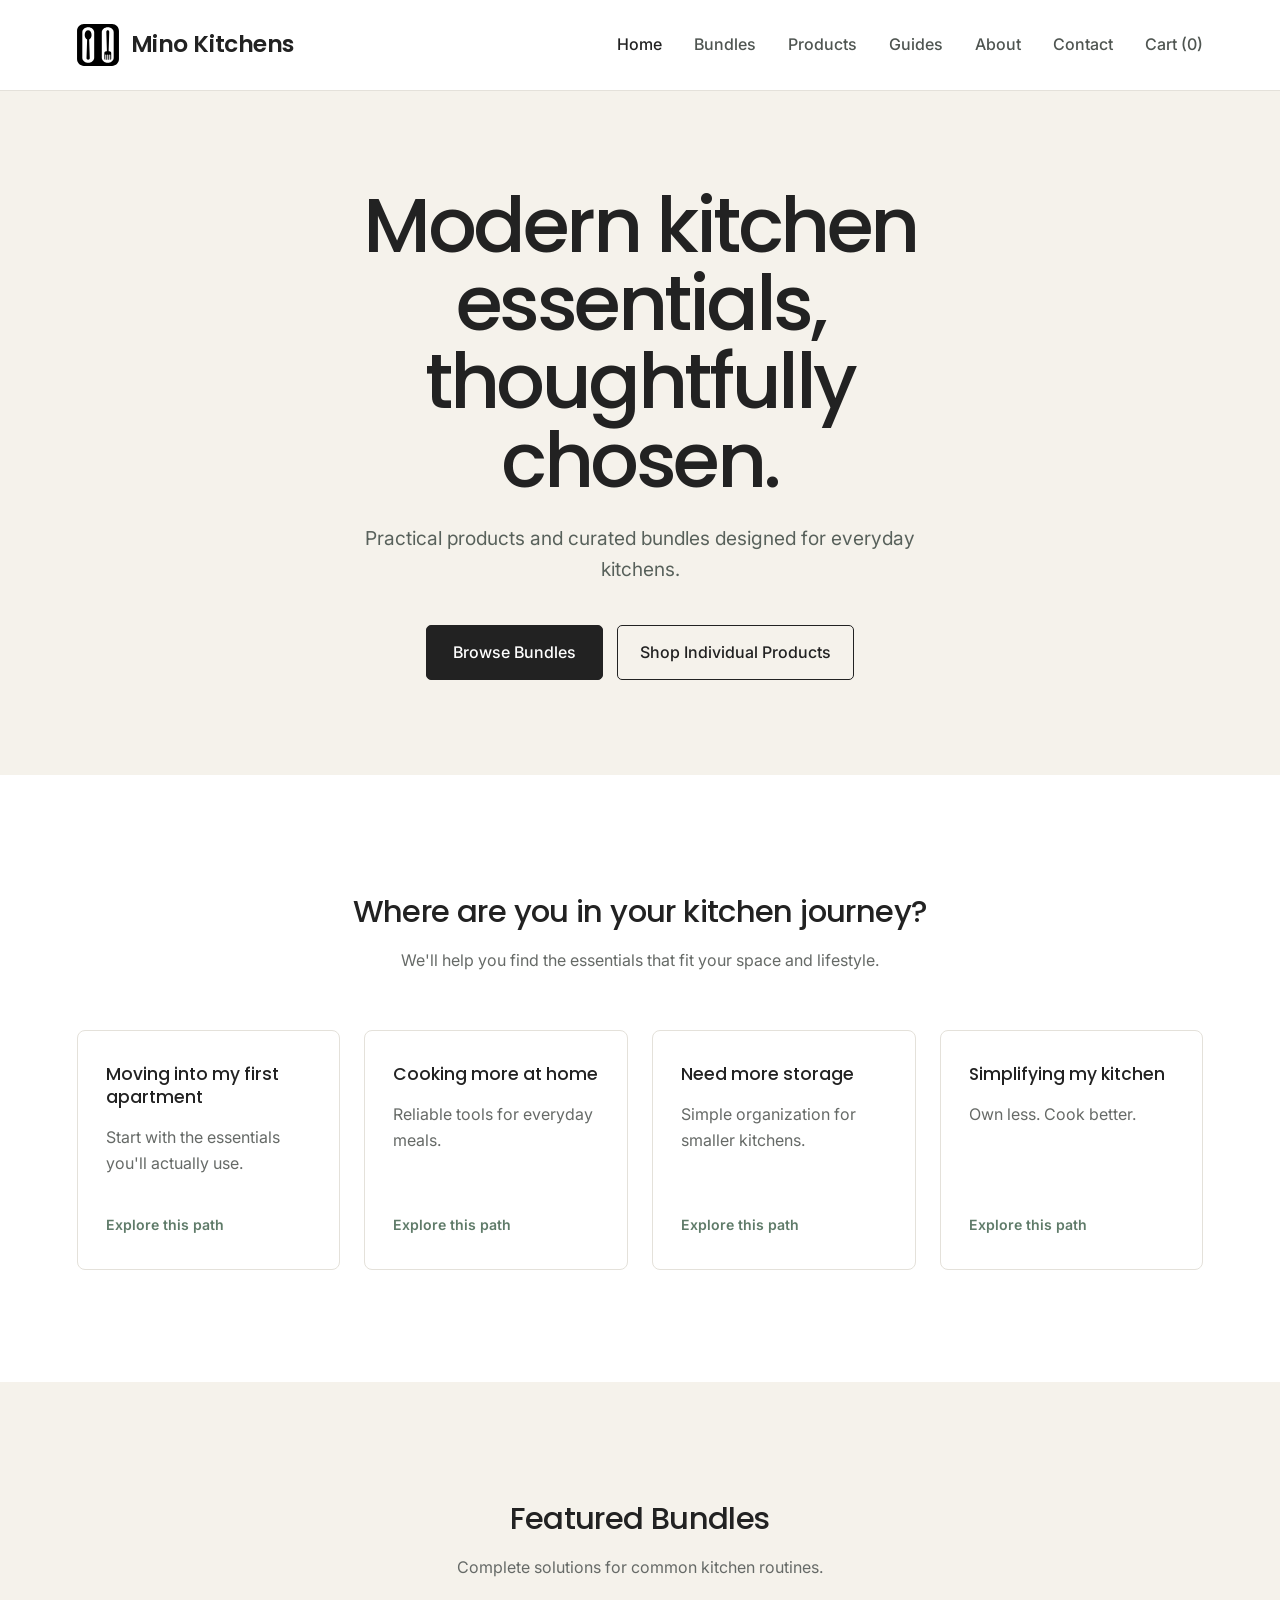
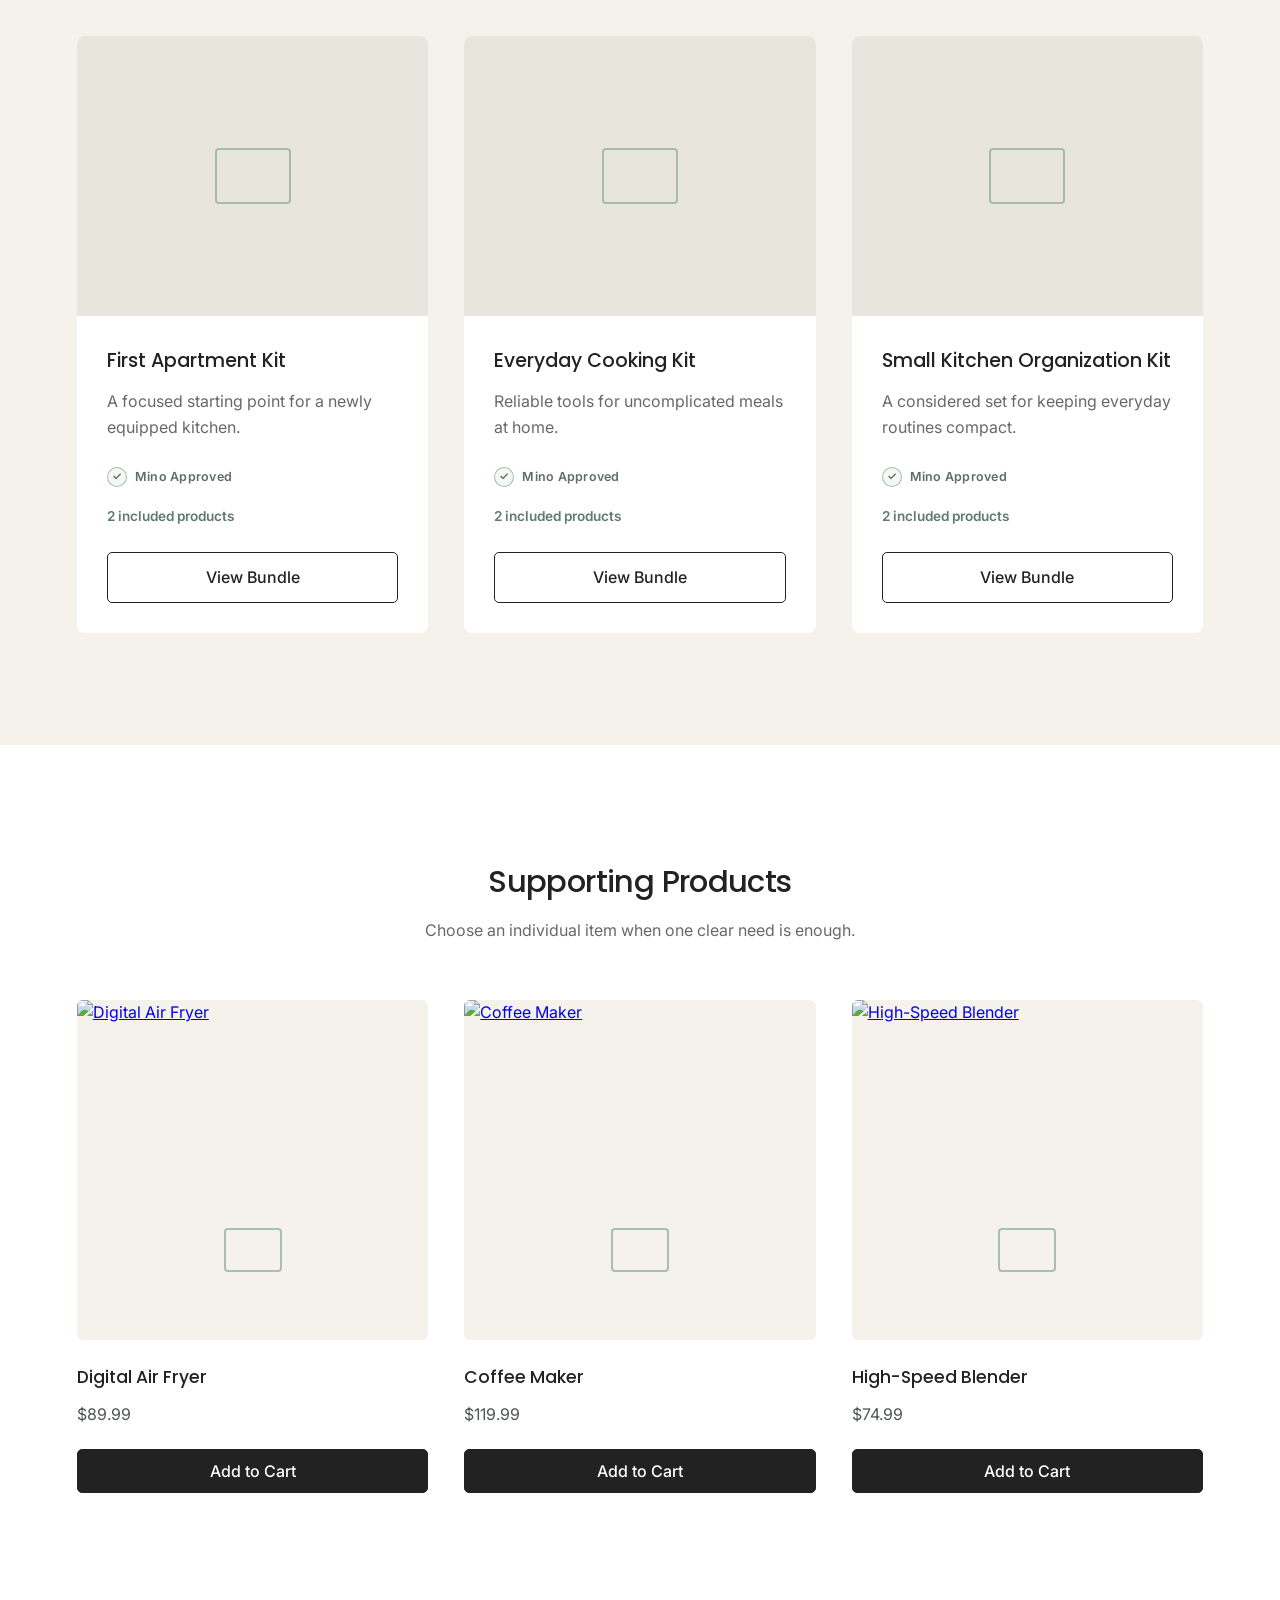
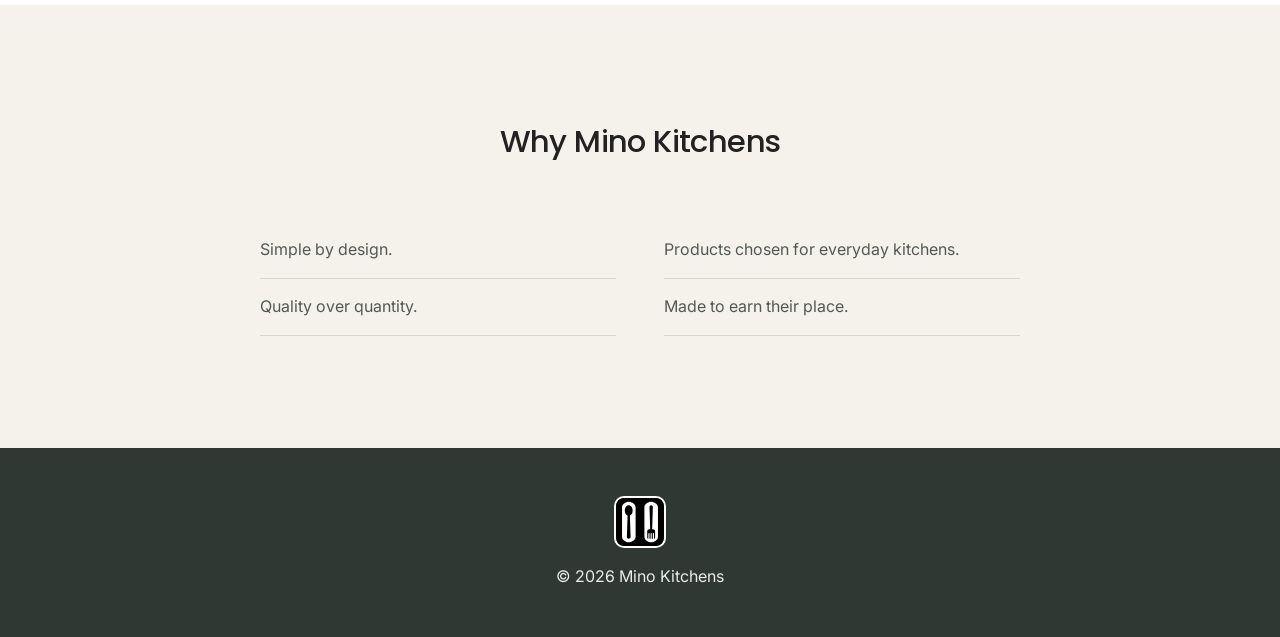
==== index.html @ 6d04e5f6 "massive rollout of updates" ====
<!DOCTYPE html>
<html lang="en">
  <head>
    <meta charset="UTF-8">
    <meta name="viewport" content="width=device-width, initial-scale=1.0">
    <meta name="description" content="Practical kitchen products for everyday cooking, organization, and small spaces.">

    <title>Mino Kitchens | Modern kitchen essentials</title>

    <link rel="stylesheet" href="css/styles.css">
  </head>

  <body>

    <site-header></site-header>

    <main>

      <section id="hero">
        <div class="hero-content">
          <h1>Modern kitchen essentials, thoughtfully chosen.</h1>

          <p>
            Practical products and curated bundles designed for everyday kitchens.
          </p>

          <div class="hero-actions">
            <a href="bundles.html" class="hero-button">Browse Bundles</a>
            <a href="products.html" class="secondary-button">Shop Individual Products</a>
          </div>
        </div>
      </section>

      <section id="kitchen-journey">
        <mino-section-header
          heading="Where are you in your kitchen journey?"
          copy="We'll help you find the essentials that fit your space and lifestyle."
        ></mino-section-header>
        <div id="journey-grid" class="journey-grid"></div>
      </section>

      <section id="featured-bundles">
        <mino-section-header
          heading="Featured Bundles"
          copy="Complete solutions for common kitchen routines."
        ></mino-section-header>
        <div id="bundle-grid" class="bundle-grid"></div>
      </section>

     <section id="featured-products">

  <mino-section-header
    heading="Supporting Products"
    copy="Choose an individual item when one clear need is enough."
  ></mino-section-header>

  <div id="product-grid" class="product-grid">

  </div>

</section>

      <section id="why-us">

        <mino-section-header heading="Why Mino Kitchens"></mino-section-header>

        <ul>
          <li>Simple by design.</li>
          <li>Products chosen for everyday kitchens.</li>
          <li>Quality over quantity.</li>
          <li>Made to earn their place.</li>
        </ul>

      </section>

    </main>

    <site-footer></site-footer>

    <script src="js/core/cart.js"></script>
    <script src="js/data/data-access.js"></script>
    <script src="js/data/bundle-access.js"></script>
    <script src="js/ui/site-components.js"></script>
    <script src="js/ui/cart-count.js"></script>
    <script src="js/ui/guidance-ui.js"></script>
    <script src="js/ui/product-ui.js"></script>
    <script src="js/ui/bundle-ui.js"></script>
    <script src="js/main.js"></script>

  </body>
</html>
---- css/styles.css ----
@import url("https://fonts.googleapis.com/css2?family=Inter:wght@400;500;600&family=Poppins:wght@500;600&display=swap");

/* =========================
   Global Styles
========================= */

* {
  margin: 0;
  padding: 0;
  box-sizing: border-box;
}

body {
  font-family: Arial, Helvetica, sans-serif;
  background: #F9FAFB;
  color: #374151;
  line-height: 1.6;
}

/* =========================
   Navigation
========================= */

.navbar {
  position: sticky;
  top: 0;
  z-index: 100;

  display: flex;
  justify-content: space-between;
  align-items: center;

  padding: 20px 60px;

  background: white;

  box-shadow: 0 3px 15px rgba(0,0,0,.08);
}

.logo {
  font-size: 2rem;
  font-weight: bold;
  color: #1F2937;
  text-decoration: none;
}

.nav-links {
  list-style: none;
  display: flex;
  gap: 35px;
}

.nav-links a {
  text-decoration: none;
  color: #374151;
  font-weight: 600;
  transition: .3s;
}

.nav-links a:hover {
  color: #F59E0B;
}

.nav-links a[aria-current="page"] {
  color: #D97706;
}

/* =========================
   Hero
========================= */

#hero {
  height: 80vh;

  display: flex;
  justify-content: center;
  align-items: center;

  text-align: center;

  background:
    linear-gradient(rgba(0,0,0,.45), rgba(0,0,0,.45)),
    url("../images/hero/kitchen.jpg");

  background-size: cover;
  background-position: center;

  color: white;
}

.hero-content {
  max-width: 700px;
  padding: 20px;
}

.hero-content h1 {
  font-size: 4rem;
  margin-bottom: 20px;
}

.hero-content p {
  font-size: 1.3rem;
  margin-bottom: 40px;
}

.hero-button {
  display: inline-block;

  background: #F59E0B;

  color: white;

  text-decoration: none;

  padding: 18px 40px;

  border-radius: 8px;

  font-weight: bold;

  transition: .3s;
}

.hero-button:hover {
  background: #d97706;
  transform: translateY(-3px);
}

/* =========================
   Sections
========================= */

section {
  padding: 80px 40px;
}

h2 {
  text-align: center;
  margin-bottom: 50px;
  color: #1F2937;
}

/* =========================
   Categories
========================= */

.category-grid {
  display: flex;
  justify-content: center;
  gap: 30px;
  flex-wrap: wrap;
}

.category-card {
  width: 240px;

  background: white;

  padding: 35px;

  border-radius: 12px;

  text-align: center;

  box-shadow: 0 10px 20px rgba(0,0,0,.08);

  transition: .3s;
}

.category-card:hover {
  transform: scale(1.05);
}

.category-card h3 {
  margin-bottom: 10px;
}

/* =========================
   Products
========================= */

.product-grid {
  display: flex;
  justify-content: center;
  gap: 35px;
  flex-wrap: wrap;
}

.product-card {
  width: 270px;

  background: white;

  border-radius: 12px;

  overflow: hidden;

  box-shadow: 0 10px 25px rgba(0,0,0,.08);

  transition: .3s;
}

.product-card:hover {
  transform: translateY(-8px);
}

.product-card img {
  width: 100%;
  height: 220px;
  object-fit: cover;
}

.product-card h3 {
  margin: 20px;
}

.product-card p {
  margin: 0 20px 20px;
  color: #10B981;
  font-size: 1.2rem;
  font-weight: bold;
}

.product-card button {
  width: calc(100% - 40px);

  margin: 0 20px 20px;

  padding: 12px;

  border: none;

  border-radius: 6px;

  cursor: pointer;

  background: #F59E0B;

  color: white;

  font-size: 1rem;

  transition: .3s;
}

.product-card button:hover {
  background: #d97706;
}

/* =========================
   Why Choose Us
========================= */

#why-us ul {
  list-style: none;

  max-width: 500px;

  margin: auto;
}

#why-us li {
  padding: 15px 0;
  font-size: 1.15rem;
}

/* =========================
   Footer
========================= */

footer {
  background: #1F2937;
  color: white;
  text-align: center;
  padding: 40px;
}
/* =========================
   Products Page
========================= */

.products-page {

  padding: 80px;

}

.products-page h1 {

  text-align: center;

  margin-bottom: 40px;

}

#search {

  display: block;

  width: 400px;

  max-width: 90%;

  margin: 0 auto 50px;

  padding: 15px;

  border-radius: 8px;

  border: 1px solid #ccc;

  font-size: 1rem;

}
/* =========================
   Product Detail
========================= */

#product-detail {

  padding: 80px;

}

.detail-container {

  max-width: 1200px;

  margin: auto;

  display: flex;

  gap: 60px;

  align-items: flex-start;

  flex-wrap: wrap;

}

.detail-container img {

  width: 450px;

  border-radius: 12px;

}

.detail-info {

  flex: 1;

}

.detail-info h1 {

  margin-bottom: 20px;

}

.detail-info h2 {

  color: #10B981;

  margin-bottom: 30px;

}

.detail-info p {

  margin-bottom: 30px;

}

.detail-info ul {

  margin-left: 20px;

  margin-bottom: 40px;

}

.detail-info button {

  background: #F59E0B;

  color: white;

  border: none;

  padding: 16px 40px;

  border-radius: 8px;

  cursor: pointer;

  font-size: 1rem;

}

.detail-info button:hover {

  background: #d97706;

}

.cart-item {
  background: white;
  padding: 20px;
  margin-bottom: 15px;
  border-radius: 10px;
  box-shadow: 0 5px 15px rgba(0,0,0,0.08);
}

.qty-controls {
  display: flex;
  gap: 10px;
  align-items: center;
  margin: 10px 0;
}

.qty-controls button {
  padding: 5px 10px;
  cursor: pointer;
}

.remove {
  background: #ef4444;
  color: white;
  border: none;
  padding: 8px 12px;
  border-radius: 6px;
  cursor: pointer;
}

/* =========================
   Home Page Polish
========================= */

#hero {
  position: relative;
}

#hero::after {
  content: "";
  position: absolute;
  inset: 0;
  background: rgba(0,0,0,0.35);
}

.hero-content {
  position: relative;
  z-index: 2;
}

.category-grid,
.product-grid {
  max-width: 1100px;
  margin: 0 auto;
}

.category-card {
  cursor: pointer;
  transition: transform 0.25s ease, box-shadow 0.25s ease;
}

.category-card:hover {
  transform: translateY(-6px);
  box-shadow: 0 15px 30px rgba(0,0,0,0.12);
}

.product-card {
  display: flex;
  flex-direction: column;
  justify-content: space-between;
}

/* =========================
   Product Detail Upgrade
========================= */

.product-layout {
  max-width: 1100px;
  margin: 60px auto;
  display: grid;
  grid-template-columns: 1fr 1fr;
  gap: 50px;
  align-items: center;
  padding: 20px;
}

.product-image img {
  width: 100%;
  border-radius: 12px;
  box-shadow: 0 10px 25px rgba(0,0,0,0.12);
}

.product-info h1 {
  font-size: 2.2rem;
  margin-bottom: 10px;
}

.product-info h2 {
  color: #10B981;
  margin-bottom: 20px;
}

.description {
  margin-bottom: 25px;
  line-height: 1.6;
}

.features ul {
  margin: 10px 0 25px 20px;
}

.features li {
  margin-bottom: 6px;
}

#add-cart {
  background: #F59E0B;
  border: none;
  padding: 14px 28px;
  border-radius: 8px;
  color: white;
  cursor: pointer;
  font-size: 1rem;
}

#add-cart:hover {
  background: #d97706;
}

@media (max-width: 768px) {
  .navbar {
    padding: 16px 20px;
    flex-wrap: wrap;
    gap: 12px;
  }

  .logo {
    font-size: 1.5rem;
  }

  .nav-links {
    gap: 16px;
    flex-wrap: wrap;
  }

  .hero-content h1 {
    font-size: 2.5rem;
  }

  #product-detail {
    padding: 40px 20px;
  }

  .product-layout {
    grid-template-columns: 1fr;
    gap: 30px;
    margin: 20px auto;
    padding: 0;
  }

  .product-info h1 {
    font-size: 1.8rem;
  }
}

/* =========================
   Store Foundation
========================= */

html {
  scroll-behavior: smooth;
}

site-header,
site-footer {
  display: block;
}

body,
button,
input,
select {
  font-family: Inter, ui-sans-serif, system-ui, -apple-system, BlinkMacSystemFont,
    "Segoe UI", sans-serif;
}

button,
a,
input,
select {
  -webkit-tap-highlight-color: transparent;
}

button:focus-visible,
a:focus-visible,
input:focus-visible,
select:focus-visible {
  outline: 3px solid rgba(245, 158, 11, 0.35);
  outline-offset: 3px;
}

.navbar {
  width: 100%;
}

.nav-links a {
  position: relative;
}

.nav-links a::after {
  content: "";
  position: absolute;
  right: 0;
  bottom: -6px;
  left: 0;
  height: 2px;
  background: #F59E0B;
  transform: scaleX(0);
  transition: transform 0.2s ease;
}

.nav-links a:hover::after,
.nav-links a:focus-visible::after {
  transform: scaleX(1);
}

.category-grid,
.product-grid {
  display: grid;
  grid-template-columns: repeat(auto-fit, minmax(240px, 270px));
  justify-content: center;
  align-items: stretch;
}

.category-card {
  width: 100%;
  color: inherit;
  text-decoration: none;
}

.product-card {
  width: 100%;
  min-width: 0;
}

.product-image-link {
  display: block;
  background: #F3F4F6;
}

.product-card-content {
  display: flex;
  flex: 1;
  flex-direction: column;
  padding: 20px;
}

.product-card-content h3 {
  margin: 0 0 12px;
}

.product-card-content h3 a {
  color: #1F2937;
  text-decoration: none;
}

.product-card-content h3 a:hover {
  color: #D97706;
}

.product-card .product-category {
  margin: 0 0 6px;
  color: #6B7280;
  font-size: 0.8rem;
  font-weight: 700;
  letter-spacing: 0.06em;
  text-transform: uppercase;
}

.product-card .product-price {
  margin: 0 0 20px;
  color: #059669;
  font-size: 1.25rem;
}

.product-card-content .add-cart {
  width: 100%;
  margin: auto 0 0;
}

.hero-button,
.product-card button,
#add-cart,
.filter-button,
.remove {
  transition: background-color 0.2s ease, color 0.2s ease,
    transform 0.2s ease, box-shadow 0.2s ease;
}

.hero-button:hover,
.product-card button:hover,
#add-cart:hover,
.remove:hover {
  transform: translateY(-2px);
  box-shadow: 0 8px 18px rgba(31, 41, 55, 0.14);
}

/* =========================
   Catalog Controls
========================= */

.products-page {
  max-width: 1240px;
  min-height: 70vh;
  margin: 0 auto;
}

.products-page h1 {
  margin-bottom: 8px;
  color: #1F2937;
  font-size: clamp(2rem, 4vw, 3rem);
}

.page-intro {
  margin-bottom: 36px;
  color: #6B7280;
  text-align: center;
}

.catalog-controls {
  display: flex;
  max-width: 900px;
  margin: 0 auto 20px;
  gap: 18px;
  align-items: end;
}

#search {
  flex: 1;
  width: auto;
  max-width: none;
  margin: 0;
  border: 1px solid #D1D5DB;
  background: white;
  transition: border-color 0.2s ease, box-shadow 0.2s ease;
}

#search:focus {
  border-color: #F59E0B;
  box-shadow: 0 0 0 4px rgba(245, 158, 11, 0.12);
  outline: none;
}

.sort-control {
  display: grid;
  min-width: 210px;
  gap: 6px;
  color: #4B5563;
  font-size: 0.85rem;
  font-weight: 700;
}

.sort-control select {
  height: 52px;
  padding: 0 40px 0 14px;
  border: 1px solid #D1D5DB;
  border-radius: 8px;
  background: white;
  color: #374151;
  cursor: pointer;
  font-size: 0.95rem;
}

.category-filters {
  display: flex;
  max-width: 900px;
  margin: 0 auto 18px;
  gap: 10px;
  flex-wrap: wrap;
}

.filter-button {
  padding: 9px 16px;
  border: 1px solid #D1D5DB;
  border-radius: 999px;
  background: white;
  color: #4B5563;
  cursor: pointer;
  font-size: 0.9rem;
  font-weight: 700;
}

.filter-button:hover {
  border-color: #F59E0B;
  color: #B45309;
  transform: translateY(-1px);
}

.filter-button.active {
  border-color: #F59E0B;
  background: #F59E0B;
  color: white;
  box-shadow: 0 6px 14px rgba(245, 158, 11, 0.22);
}

.product-count {
  max-width: 900px;
  min-height: 24px;
  margin: 0 auto 24px;
  color: #6B7280;
  font-size: 0.9rem;
}

.catalog-message {
  grid-column: 1 / -1;
  padding: 48px 24px;
  border: 1px dashed #D1D5DB;
  border-radius: 12px;
  background: white;
  color: #6B7280;
  text-align: center;
}

.cart-page {
  max-width: 900px;
  min-height: 65vh;
  margin: 0 auto;
}

@media (max-width: 1024px) {
  .navbar {
    padding: 18px 32px;
  }

  section,
  .products-page {
    padding: 64px 32px;
  }
}

@media (max-width: 768px) {
  #hero {
    min-height: 560px;
    height: 72vh;
  }

  .hero-content p {
    font-size: 1.1rem;
  }

  .catalog-controls {
    align-items: stretch;
    flex-direction: column;
  }

  .sort-control {
    width: 100%;
  }

  .category-filters {
    justify-content: center;
  }

  .product-count {
    text-align: center;
  }
}

@media (max-width: 560px) {
  .navbar {
    justify-content: center;
    padding: 14px 16px;
  }

  .nav-links {
    width: 100%;
    justify-content: center;
    gap: 20px;
  }

  section,
  .products-page,
  .cart-page {
    padding: 48px 20px;
  }

  .hero-content h1 {
    font-size: 2.25rem;
    line-height: 1.1;
  }

  .hero-button {
    padding: 15px 28px;
  }

  h2 {
    margin-bottom: 32px;
    font-size: 1.65rem;
  }

  .category-grid,
  .product-grid {
    grid-template-columns: minmax(0, 1fr);
  }

  .category-filters {
    justify-content: flex-start;
  }

  .filter-button {
    flex: 1 1 calc(50% - 10px);
  }
}

/* =========================
   Guided Shopping Milestone 2
========================= */

mino-section-header {
  display: block;
}

.section-header {
  max-width: 720px;
  margin: 0 auto 56px;
  text-align: center;
}

.section-header h2 {
  margin-bottom: 12px;
}

.section-header > p:not(.eyebrow) {
  max-width: 620px;
  margin: 0 auto;
  color: var(--calm-muted);
}

.eyebrow {
  margin-bottom: 14px;
  color: #647d6c;
  font-size: 0.78rem;
  font-weight: 600;
  letter-spacing: 0.09em;
  text-transform: uppercase;
}

.mino-approved {
  display: inline-flex;
  gap: 8px;
  align-items: center;
  color: #5d6e62;
  font-size: 0.78rem;
  font-weight: 600;
  letter-spacing: 0.02em;
}

.mino-approved-icon {
  display: inline-grid;
  width: 20px;
  height: 20px;
  border: 1px solid rgba(143, 175, 155, 0.8);
  border-radius: 50%;
  place-items: center;
  background: rgba(143, 175, 155, 0.1);
  font-size: 0.7rem;
}

.bundle-approval {
  margin: 2px 0 18px;
}

.bundle-image {
  min-height: 340px;
}

.bundle-card-content {
  padding: 36px;
}

.bundle-card h3 {
  font-size: 1.3rem;
}

.bundles-page,
.guides-page,
.guide-detail,
.bundle-detail-page {
  max-width: 1180px;
  min-height: 70vh;
  margin: 0 auto;
  padding: 112px 32px 128px;
}

.page-header {
  max-width: 720px;
  margin: 0 auto 72px;
  text-align: center;
}

.page-header h1,
.article-header h1,
.bundle-detail-intro h1 {
  margin-bottom: 20px;
  color: var(--mino-charcoal);
  font-size: clamp(2.4rem, 5vw, 4rem);
  font-weight: 500;
  letter-spacing: -0.045em;
  line-height: 1.06;
}

.page-header > p:not(.eyebrow),
.article-header > p:not(.eyebrow),
.bundle-detail-intro > p:not(.eyebrow) {
  max-width: 640px;
  margin: 0 auto;
  color: var(--calm-muted);
  font-size: 1.08rem;
}

.bundle-browse-note {
  margin-top: 56px;
  color: var(--calm-muted);
  text-align: center;
}

.bundle-browse-note a,
.guide-card a,
.article-layout a {
  color: var(--mino-charcoal);
  text-underline-offset: 4px;
}

.bundle-detail-hero {
  display: grid;
  margin-bottom: 112px;
  grid-template-columns: minmax(0, 0.85fr) minmax(420px, 1.15fr);
  gap: 72px;
  align-items: center;
}

.bundle-detail-intro .mino-approved {
  margin-top: 28px;
}

.bundle-detail-image {
  min-height: 500px;
  border-radius: 10px;
}

.bundle-guidance-grid {
  display: grid;
  padding: 0 0 112px;
  grid-template-columns: repeat(2, minmax(0, 1fr));
  gap: 24px;
}

.bundle-guidance-grid article {
  padding: 40px;
  border: 1px solid var(--calm-border);
  border-radius: 8px;
}

.bundle-guidance-grid h2 {
  margin-bottom: 14px;
  font-size: 1.25rem;
  text-align: left;
}

.bundle-guidance-grid p,
.bundle-rationale p,
.bundle-cta p,
.faq-list p {
  color: var(--calm-muted);
}

.bundle-products-section,
.bundle-rationale,
.bundle-faq,
.bundle-cta {
  padding: 104px 0;
}

.bundle-products-section {
  border-top: 1px solid var(--calm-border);
}

.bundle-products-section .product-grid {
  max-width: 790px;
  grid-template-columns: repeat(2, minmax(0, 1fr));
}

.optional-products .product-grid {
  max-width: 380px;
  grid-template-columns: minmax(0, 1fr);
}

.bundle-rationale {
  max-width: 900px;
  margin: 0 auto;
  padding-right: 72px;
  padding-left: 72px;
  border-radius: 10px;
  background: var(--mino-beige);
  text-align: center;
}

.bundle-rationale h2,
.bundle-faq h2,
.bundle-cta h2 {
  margin-bottom: 18px;
}

.bundle-rationale p,
.bundle-cta > p:not(.eyebrow) {
  max-width: 680px;
  margin: 0 auto;
}

.bundle-faq {
  max-width: 840px;
  margin: 0 auto;
}

.faq-list {
  border-top: 1px solid var(--calm-border);
}

.faq-list details {
  padding: 22px 0;
  border-bottom: 1px solid var(--calm-border);
}

.faq-list summary {
  cursor: pointer;
  font-family: "Poppins", sans-serif;
  font-weight: 500;
}

.faq-list p {
  max-width: 680px;
  padding-top: 14px;
}

.bundle-cta {
  margin-top: 40px;
  padding-right: 32px;
  padding-left: 32px;
  border-radius: 10px;
  background: rgba(143, 175, 155, 0.16);
  text-align: center;
}

.bundle-cta .hero-button {
  margin-top: 30px;
}

.product-selection {
  padding: 96px 0;
  border-top: 1px solid var(--calm-border);
}

.product-selection-content {
  max-width: 960px;
}

.product-selection h2 {
  margin-bottom: 22px;
  text-align: left;
}

.product-selection .mino-approved {
  margin-bottom: 18px;
}

.philosophy-explanation {
  max-width: 680px;
  margin-bottom: 42px;
  color: var(--calm-muted);
}

.selection-grid {
  display: grid;
  grid-template-columns: repeat(2, minmax(0, 1fr));
  gap: 18px;
}

.selection-grid div {
  padding: 28px;
  border-radius: 8px;
  background: var(--mino-beige);
}

.selection-grid dt {
  margin-bottom: 8px;
  font-family: "Poppins", sans-serif;
  font-size: 0.92rem;
  font-weight: 500;
}

.selection-grid dd {
  margin: 0;
  color: var(--calm-muted);
}

.guide-grid {
  display: grid;
  grid-template-columns: repeat(2, minmax(0, 1fr));
  gap: 24px;
}

.guide-card {
  display: flex;
  min-height: 270px;
  padding: 40px;
  border: 1px solid var(--calm-border);
  border-radius: 8px;
  flex-direction: column;
}

.guide-card h2 {
  margin-bottom: 14px;
  font-size: 1.25rem;
  text-align: left;
}

.guide-card h2 a {
  text-decoration: none;
}

.guide-card p {
  color: var(--calm-muted);
}

.guide-link {
  margin-top: auto;
  padding-top: 28px;
  font-size: 0.9rem;
  font-weight: 600;
}

.article-layout {
  max-width: 820px;
  margin: 0 auto;
}

.article-header {
  margin-bottom: 88px;
  text-align: center;
}

.article-content {
  max-width: 720px;
  margin: 0 auto;
}

.article-content section {
  padding: 56px 0;
  border-top: 1px solid var(--calm-border);
}

.article-content h2 {
  margin-bottom: 16px;
  text-align: left;
}

.article-content p,
.guide-progress-note p {
  color: var(--calm-muted);
}

.guide-progress-note {
  max-width: 720px;
  margin: 48px auto 0;
  padding: 30px;
  border-radius: 8px;
  background: var(--mino-beige);
}

.guide-progress-note strong {
  display: block;
  margin-bottom: 8px;
  font-family: "Poppins", sans-serif;
  font-weight: 500;
}

@media (max-width: 920px) {
  .bundle-detail-hero {
    grid-template-columns: 1fr;
  }

  .bundle-detail-image {
    min-height: 420px;
    grid-row: 1;
  }
}

@media (max-width: 700px) {
  .bundles-page,
  .guides-page,
  .guide-detail,
  .bundle-detail-page {
    padding: 80px 20px 96px;
  }

  .page-header,
  .article-header {
    margin-bottom: 56px;
  }

  .bundle-detail-hero {
    margin-bottom: 80px;
    gap: 44px;
  }

  .bundle-detail-image {
    min-height: 300px;
  }

  .bundle-guidance-grid,
  .selection-grid,
  .guide-grid,
  .bundle-products-section .product-grid {
    grid-template-columns: 1fr;
  }

  .bundle-guidance-grid {
    padding-bottom: 80px;
  }

  .bundle-guidance-grid article,
  .guide-card {
    padding: 30px 24px;
  }

  .bundle-products-section,
  .bundle-rationale,
  .bundle-faq,
  .bundle-cta,
  .product-selection {
    padding-top: 76px;
    padding-bottom: 76px;
  }

  .bundle-rationale {
    padding-right: 24px;
    padding-left: 24px;
  }

  .optional-products .product-grid {
    max-width: none;
  }
}

/* =========================
   Cart State UI
========================= */

.cart-page h1 {
  margin-bottom: 32px;
  color: #1F2937;
  font-size: clamp(2rem, 4vw, 3rem);
  text-align: center;
}

#cart-items {
  display: grid;
  gap: 16px;
}

.cart-item {
  display: grid;
  grid-template-columns: minmax(0, 1fr) auto auto auto;
  gap: 24px;
  align-items: center;
  margin: 0;
  border: 1px solid #E5E7EB;
}

.cart-item-details h2 {
  margin: 0 0 4px;
  color: #1F2937;
  font-size: 1.1rem;
  text-align: left;
}

.cart-item-price {
  color: #6B7280;
  font-size: 0.9rem;
}

.qty-controls {
  margin: 0;
  gap: 0;
  border: 1px solid #D1D5DB;
  border-radius: 8px;
  overflow: hidden;
}

.qty-controls button {
  width: 36px;
  height: 36px;
  padding: 0;
  border: 0;
  background: #F9FAFB;
  color: #374151;
  font-size: 1.15rem;
}

.qty-controls button:hover {
  background: #FEF3C7;
  color: #92400E;
}

.qty-value {
  min-width: 38px;
  text-align: center;
  font-weight: 700;
}

.cart-line-total {
  min-width: 80px;
  color: #1F2937;
  text-align: right;
}

.cart-item .remove {
  margin: 0;
}

.cart-summary {
  max-width: 420px;
  margin: 28px 0 0 auto;
  padding: 24px;
  border: 1px solid #E5E7EB;
  border-radius: 12px;
  background: white;
  box-shadow: 0 10px 25px rgba(0,0,0,0.06);
}

.cart-summary > span,
.cart-summary > strong {
  display: inline-block;
  width: 49%;
  color: #1F2937;
  font-size: 1.2rem;
}

.cart-summary > strong {
  text-align: right;
}

.cart-summary p {
  margin-top: 10px;
  color: #6B7280;
  font-size: 0.85rem;
}

.empty-cart {
  padding: 64px 24px;
  border: 1px dashed #D1D5DB;
  border-radius: 14px;
  background: white;
  text-align: center;
}

.empty-cart h2 {
  margin-bottom: 10px;
}

.empty-cart p {
  max-width: 500px;
  margin: 0 auto 28px;
  color: #6B7280;
}

.add-cart.added,
#add-cart.added {
  background: #059669;
}

.add-cart:disabled,
#add-cart:disabled {
  cursor: default;
  opacity: 1;
}

@media (max-width: 700px) {
  .cart-item {
    grid-template-columns: 1fr auto;
    gap: 16px;
  }

  .cart-item-details {
    grid-column: 1 / -1;
  }

  .cart-line-total {
    text-align: left;
  }

  .cart-item .remove {
    justify-self: end;
  }

  .cart-summary {
    max-width: none;
  }
}

/* =========================
   Calm Minimal Store System
========================= */

:root {
  --calm-bg: #f7f7f4;
  --calm-surface: #ffffff;
  --calm-text: #292d2a;
  --calm-muted: #6b716d;
  --calm-border: #dedfda;
  --calm-action: #415449;
  --calm-action-hover: #34443a;
}

body {
  background: var(--calm-bg);
  color: var(--calm-text);
  font-weight: 400;
}

.navbar {
  padding: 24px 6vw;
  border-bottom: 1px solid var(--calm-border);
  background: rgba(255, 255, 255, 0.96);
  box-shadow: none;
}

.logo {
  color: var(--calm-text);
  font-size: 1.45rem;
  font-weight: 600;
  letter-spacing: -0.02em;
}

.nav-links {
  gap: 32px;
}

.nav-links a {
  color: #4f5551;
  font-weight: 500;
}

.nav-links a::after {
  display: none;
}

.nav-links a:hover,
.nav-links a[aria-current="page"] {
  color: var(--calm-text);
}

section {
  padding: 112px 6vw;
}

h2 {
  margin-bottom: 56px;
  color: var(--calm-text);
  font-size: clamp(1.55rem, 2.4vw, 2rem);
  font-weight: 500;
  letter-spacing: -0.02em;
}

#hero {
  min-height: 620px;
  height: 76vh;
  background: #e8ece7;
  color: var(--calm-text);
}

#hero::after {
  display: none;
}

.hero-content {
  max-width: 760px;
}

.hero-content h1 {
  margin-bottom: 24px;
  font-size: clamp(3rem, 6vw, 5rem);
  font-weight: 500;
  letter-spacing: -0.045em;
  line-height: 1.02;
}

.hero-content p {
  max-width: 560px;
  margin: 0 auto 40px;
  color: #58615b;
  font-size: 1.2rem;
}

.hero-button,
#add-cart,
.product-card button {
  border: 1px solid var(--calm-action);
  border-radius: 5px;
  background: var(--calm-action);
  color: white;
  font-weight: 500;
}

.hero-button {
  padding: 14px 26px;
}

.hero-button:hover,
#add-cart:hover,
.product-card button:hover {
  background: var(--calm-action-hover);
  box-shadow: none;
  transform: none;
}

.category-grid,
.product-grid {
  max-width: 1200px;
  gap: 56px 36px;
}

.category-card {
  padding: 40px 32px;
  border: 1px solid var(--calm-border);
  border-radius: 6px;
  background: var(--calm-surface);
  box-shadow: none;
}

.category-card h3 {
  color: var(--calm-text);
  font-size: 1.15rem;
  font-weight: 500;
}

.category-card p {
  color: var(--calm-muted);
}

.category-card:hover {
  border-color: #bfc3bd;
  box-shadow: none;
  transform: none;
}

.product-grid {
  grid-template-columns: repeat(auto-fit, minmax(260px, 1fr));
}

.product-card {
  max-width: 360px;
  border: 0;
  border-radius: 0;
  background: transparent;
  box-shadow: none;
  overflow: visible;
}

.product-card:hover {
  box-shadow: none;
  transform: none;
}

.product-image-link {
  height: 340px;
  border-radius: 6px;
  background: #eceeea;
  overflow: hidden;
}

.product-card img {
  display: block;
  width: 100%;
  height: 100%;
  transition: opacity 0.2s ease;
}

.product-card:hover img {
  opacity: 0.94;
}

.product-card-content {
  padding: 24px 0 0;
}

.product-card-content h3 {
  margin-bottom: 10px;
  font-size: 1.08rem;
  font-weight: 500;
}

.product-card-content h3 a,
.product-card-content h3 a:hover {
  color: var(--calm-text);
}

.product-card .product-price {
  margin-bottom: 22px;
  color: #4f5551;
  font-size: 1rem;
  font-weight: 400;
}

.product-card-content .add-cart {
  padding: 11px 16px;
}

.products-page,
.cart-page {
  padding-top: 104px;
  padding-bottom: 120px;
}

.products-page h1,
.cart-page h1 {
  color: var(--calm-text);
  font-size: clamp(2rem, 3vw, 2.5rem);
  font-weight: 500;
  letter-spacing: -0.03em;
}

.page-intro {
  margin-bottom: 52px;
  color: var(--calm-muted);
}

#search,
.sort-control select {
  border-color: var(--calm-border);
  border-radius: 5px;
  box-shadow: none;
}

#search:focus {
  border-color: #89948d;
  box-shadow: 0 0 0 3px rgba(65, 84, 73, 0.1);
}

.filter-button {
  border-color: var(--calm-border);
  background: transparent;
  color: #5a605c;
  font-weight: 500;
}

.filter-button:hover {
  border-color: #aeb4af;
  color: var(--calm-text);
  transform: none;
}

.filter-button.active {
  border-color: var(--calm-action);
  background: var(--calm-action);
  box-shadow: none;
}

.product-layout {
  margin-top: 72px;
  margin-bottom: 96px;
  gap: 72px;
}

.product-image img {
  border-radius: 6px;
  box-shadow: none;
}

.product-info h1 {
  font-weight: 500;
  letter-spacing: -0.03em;
}

.product-info h2 {
  color: #4f5551;
  font-size: 1.25rem;
  font-weight: 400;
}

.product-info .product-category {
  margin-bottom: 12px;
  color: var(--calm-muted);
  font-size: 0.8rem;
  letter-spacing: 0.06em;
  text-transform: uppercase;
}

.description,
.features li {
  color: #555c57;
}

.features h3 {
  font-size: 1rem;
  font-weight: 600;
}

#why-us {
  background: #ecefe9;
}

#why-us ul {
  display: grid;
  max-width: 760px;
  grid-template-columns: 1fr 1fr;
  gap: 0 48px;
}

#why-us li {
  border-bottom: 1px solid #d4d8d2;
  color: #525954;
  font-size: 1rem;
}

.cart-item,
.cart-summary,
.empty-cart {
  border-color: var(--calm-border);
  background: var(--calm-surface);
  box-shadow: none;
}

.remove {
  border: 1px solid #cfc6c4;
  background: transparent;
  color: #755b56;
}

.remove:hover {
  background: #f2ecea;
  box-shadow: none;
  transform: none;
}

.add-cart.added,
#add-cart.added {
  border-color: #68796f;
  background: #68796f;
}

footer {
  padding: 48px 24px;
  background: #303833;
  color: #e9ece9;
}

@media (max-width: 768px) {
  section {
    padding: 80px 28px;
  }

  #hero {
    min-height: 540px;
  }

  .hero-content h1 {
    font-size: clamp(2.7rem, 12vw, 4rem);
  }

  .product-grid {
    gap: 48px 24px;
  }

  .product-card img {
    height: 100%;
  }

  .product-image-link {
    height: 320px;
  }

  #why-us ul {
    grid-template-columns: 1fr;
  }
}

@media (max-width: 560px) {
  .navbar {
    padding: 18px 20px;
  }

  section,
  .products-page,
  .cart-page {
    padding: 72px 20px;
  }

  .product-grid {
    gap: 52px;
  }

  .product-card {
    max-width: none;
  }

  .product-image-link {
    height: min(105vw, 390px);
  }
}

/* =========================
   Mino Kitchens Brand System
========================= */

:root {
  --mino-white: #FFFFFF;
  --mino-charcoal: #222222;
  --mino-beige: #F5F2EB;
  --mino-sage: #8FAF9B;
  --mino-terracotta: #C97B63;
  --calm-bg: var(--mino-white);
  --calm-surface: var(--mino-white);
  --calm-text: var(--mino-charcoal);
  --calm-muted: #666A67;
  --calm-border: #E4E1DA;
  --calm-action: var(--mino-charcoal);
  --calm-action-hover: #3A3A3A;
}

body,
button,
input,
select {
  font-family: "Inter", sans-serif;
}

h1,
h2,
h3,
.logo {
  font-family: "Poppins", sans-serif;
}

button:focus-visible,
a:focus-visible,
input:focus-visible,
select:focus-visible {
  outline-color: rgba(201, 123, 99, 0.55);
}

body {
  background: var(--mino-white);
}

.navbar {
  background: rgba(255, 255, 255, 0.97);
}

#hero,
#categories,
#why-us {
  background: var(--mino-beige);
}

.filter-button.active,
.add-cart.added,
#add-cart.added {
  border-color: #6F927C;
  background: #6F927C;
}

#search:focus,
.sort-control select:focus {
  border-color: var(--mino-sage);
  box-shadow: 0 0 0 3px rgba(143, 175, 155, 0.2);
}

.remove:hover {
  border-color: var(--mino-terracotta);
  background: rgba(201, 123, 99, 0.1);
}

.image-placeholder {
  position: relative;
  display: grid;
  place-items: center;
  background: var(--mino-beige);
}

.image-placeholder::after {
  content: "";
  width: 54px;
  height: 40px;
  border: 2px solid var(--mino-sage);
  border-radius: 4px;
  opacity: 0.75;
}

.product-detail-page {
  max-width: 1180px;
  margin: 0 auto;
}

.product-hero {
  display: grid;
  grid-template-columns: minmax(0, 1.2fr) minmax(300px, 0.8fr);
  gap: 80px;
  align-items: center;
  padding: 96px 0 112px;
}

.product-hero .product-image {
  aspect-ratio: 4 / 3;
  min-height: 440px;
  border-radius: 6px;
  background: var(--mino-beige);
  overflow: hidden;
}

.product-hero .product-image img {
  display: block;
  width: 100%;
  height: 100%;
  object-fit: cover;
}

.product-info h1 {
  margin-bottom: 14px;
  font-size: clamp(2.1rem, 4vw, 3rem);
}

.product-info h2 {
  margin-bottom: 28px;
  text-align: left;
}

.product-info .description {
  max-width: 520px;
  margin-bottom: 0;
}

.product-benefits,
.features,
.product-purchase,
.related-products {
  padding: 80px 0;
}

.product-benefits h2,
.features h2,
.related-products h2 {
  margin-bottom: 40px;
  text-align: left;
}

.benefit-grid {
  display: grid;
  grid-template-columns: repeat(2, minmax(0, 1fr));
  gap: 24px;
}

.benefit-card {
  padding: 30px;
  border-radius: 6px;
  background: var(--mino-beige);
}

.benefit-card h3 {
  margin-bottom: 10px;
  font-size: 1rem;
  font-weight: 500;
}

.benefit-card p {
  color: var(--calm-muted);
}

.features {
  max-width: 760px;
}

.features ul {
  display: grid;
  margin: 0;
  grid-template-columns: repeat(2, minmax(0, 1fr));
  gap: 14px 40px;
  list-style-position: inside;
}

.features li {
  margin: 0;
}

.product-purchase {
  padding-top: 24px;
  padding-bottom: 104px;
}

.product-purchase #add-cart {
  min-width: 220px;
}

.related-products {
  padding-top: 96px;
}

.related-product-grid {
  margin: 0;
}

.content-page {
  max-width: 760px;
  min-height: 65vh;
  margin: 0 auto;
  padding: 128px 32px;
}

.content-page .eyebrow {
  margin-bottom: 18px;
  color: #6F927C;
  font-size: 0.78rem;
  font-weight: 600;
  letter-spacing: 0.08em;
  text-transform: uppercase;
}

.content-page h1 {
  margin-bottom: 32px;
  color: var(--mino-charcoal);
  font-size: clamp(2.2rem, 5vw, 3.6rem);
  font-weight: 500;
  letter-spacing: -0.04em;
  line-height: 1.08;
}

.content-page > p:not(.eyebrow) {
  max-width: 650px;
  margin-bottom: 18px;
  color: var(--calm-muted);
  font-size: 1.08rem;
}

.content-page a {
  color: var(--mino-charcoal);
  text-decoration-color: var(--mino-terracotta);
  text-underline-offset: 4px;
}

@media (max-width: 900px) {
  .product-hero {
    grid-template-columns: 1fr;
    gap: 48px;
  }

  .product-hero .product-image {
    min-height: 0;
  }
}

@media (max-width: 600px) {
  .nav-links {
    gap: 12px 18px;
    font-size: 0.9rem;
  }

  #product-detail {
    padding: 0 20px;
  }

  .product-hero {
    padding: 64px 0 80px;
  }

  .benefit-grid,
  .features ul {
    grid-template-columns: 1fr;
  }

  .product-benefits,
  .features,
  .related-products {
    padding: 64px 0;
  }

  .product-purchase {
    padding-bottom: 80px;
  }

  .product-purchase #add-cart {
    width: 100%;
  }

  .content-page {
    padding: 88px 20px;
  }
}

/* =========================
   Guided Shopping System
========================= */

.hero-actions,
.placeholder-actions {
  display: flex;
  justify-content: center;
  gap: 14px;
  flex-wrap: wrap;
}

.secondary-button {
  display: inline-flex;
  min-height: 48px;
  padding: 12px 22px;
  border: 1px solid var(--mino-charcoal);
  border-radius: 5px;
  align-items: center;
  justify-content: center;
  background: transparent;
  color: var(--mino-charcoal);
  font-weight: 500;
  text-decoration: none;
  transition: background-color 0.2s ease, color 0.2s ease;
}

.secondary-button:hover {
  background: var(--mino-charcoal);
  color: var(--mino-white);
}

.journey-grid,
.bundle-grid {
  display: grid;
  max-width: 1180px;
  margin: 0 auto;
  gap: 24px;
}

.journey-grid {
  grid-template-columns: repeat(4, minmax(0, 1fr));
}

.journey-card {
  display: flex;
  min-height: 240px;
  padding: 32px 28px;
  border: 1px solid var(--calm-border);
  border-radius: 8px;
  flex-direction: column;
  color: var(--mino-charcoal);
  text-decoration: none;
  transition: border-color 0.2s ease, background-color 0.2s ease;
}

.journey-card:hover {
  border-color: var(--mino-sage);
  background: rgba(143, 175, 155, 0.08);
}

.journey-card h3 {
  margin-bottom: 16px;
  font-size: 1.08rem;
  font-weight: 500;
  line-height: 1.35;
}

.journey-card p {
  color: var(--calm-muted);
}

.journey-direction {
  margin-top: auto;
  padding-top: 24px;
  color: #5f7b69;
  font-size: 0.88rem;
  font-weight: 600;
}

#featured-bundles {
  background: var(--mino-beige);
}

.bundle-grid {
  grid-template-columns: repeat(3, minmax(0, 1fr));
  gap: 36px;
}

.bundle-card {
  display: flex;
  min-width: 0;
  border-radius: 8px;
  flex-direction: column;
  background: var(--mino-white);
  overflow: hidden;
}

.bundle-image {
  min-height: 280px;
  background: #e8e5dc;
}

.bundle-image::after {
  width: 72px;
  height: 52px;
}

.bundle-card-content {
  display: flex;
  padding: 30px;
  flex: 1;
  flex-direction: column;
}

.bundle-card h3 {
  margin-bottom: 12px;
  font-size: 1.2rem;
  font-weight: 500;
}

.bundle-card p {
  margin-bottom: 20px;
  color: var(--calm-muted);
}

.bundle-count {
  display: block;
  margin-bottom: 24px;
  color: #5f7b69;
  font-size: 0.85rem;
  font-weight: 600;
}

.bundle-card .secondary-button {
  width: 100%;
  margin-top: auto;
}

.product-philosophy {
  max-width: 820px;
  margin: 0;
  padding: 72px 0;
  border-top: 1px solid var(--calm-border);
}

.product-philosophy h2 {
  margin-bottom: 22px;
  text-align: left;
}

.product-philosophy p {
  max-width: 680px;
  color: var(--calm-muted);
}

.philosophy-badges {
  display: flex;
  margin-bottom: 20px;
  gap: 10px;
  flex-wrap: wrap;
}

.philosophy-badge {
  padding: 7px 12px;
  border: 1px solid rgba(143, 175, 155, 0.7);
  border-radius: 999px;
  background: rgba(143, 175, 155, 0.1);
  color: #526b5a;
  font-size: 0.8rem;
  font-weight: 600;
}

.placeholder-page {
  max-width: 900px;
  min-height: 72vh;
}

.placeholder-page .placeholder-actions {
  margin-top: 38px;
  justify-content: flex-start;
}

.placeholder-note {
  margin-top: 96px;
  padding: 48px;
  border-radius: 8px;
  background: var(--mino-beige);
}

.placeholder-note h2 {
  margin-bottom: 14px;
  text-align: left;
}

.placeholder-note p {
  color: var(--calm-muted);
}

.bundle-placeholder-details {
  display: grid;
  max-width: 720px;
  margin: 48px 0 24px;
  grid-template-columns: repeat(2, minmax(0, 1fr));
  gap: 16px;
}

.bundle-placeholder-details div {
  display: grid;
  padding: 24px;
  border-radius: 8px;
  gap: 6px;
  background: var(--mino-beige);
}

.bundle-placeholder-details span,
.bundle-status {
  color: var(--calm-muted);
  font-size: 0.88rem;
}

.bundle-placeholder-details strong {
  font-weight: 500;
}

@media (max-width: 960px) {
  .journey-grid {
    grid-template-columns: repeat(2, minmax(0, 1fr));
  }

  .bundle-grid {
    grid-template-columns: repeat(2, minmax(0, 1fr));
  }
}

@media (max-width: 640px) {
  .hero-actions,
  .placeholder-actions {
    align-items: stretch;
    flex-direction: column;
  }

  .hero-actions .hero-button,
  .hero-actions .secondary-button,
  .placeholder-actions .hero-button,
  .placeholder-actions .secondary-button {
    width: 100%;
  }

  .journey-grid,
  .bundle-grid,
  .bundle-placeholder-details {
    grid-template-columns: 1fr;
  }

  .journey-card {
    min-height: 210px;
  }

  .bundle-image {
    min-height: 240px;
  }

  .placeholder-note {
    padding: 32px 24px;
  }
}

/* Keep text legible on charcoal actions, including linked buttons. */
a.hero-button,
a.hero-button:visited,
.product-card button,
#add-cart,
.filter-button.active {
  color: var(--mino-white);
}

a.hero-button:hover,
a.hero-button:focus-visible,
.product-card button:hover,
.product-card button:focus-visible,
#add-cart:hover,
#add-cart:focus-visible,
.filter-button.active:hover,
.filter-button.active:focus-visible,
a.secondary-button:hover,
a.secondary-button:focus-visible {
  color: var(--mino-white);
}

/* =========================
   Brand Mark
========================= */

.logo {
  display: inline-flex;
  gap: 12px;
  align-items: center;
  white-space: nowrap;
}

.logo img {
  width: 42px;
  height: 42px;
  flex: 0 0 auto;
}

.footer-logo {
  display: block;
  width: 52px;
  height: 52px;
  margin: 0 auto 16px;
  border: 2px solid var(--mino-white);
  border-radius: 10px;
}

@media (max-width: 560px) {
  .logo {
    gap: 9px;
  }

  .logo img {
    width: 36px;
    height: 36px;
  }
}
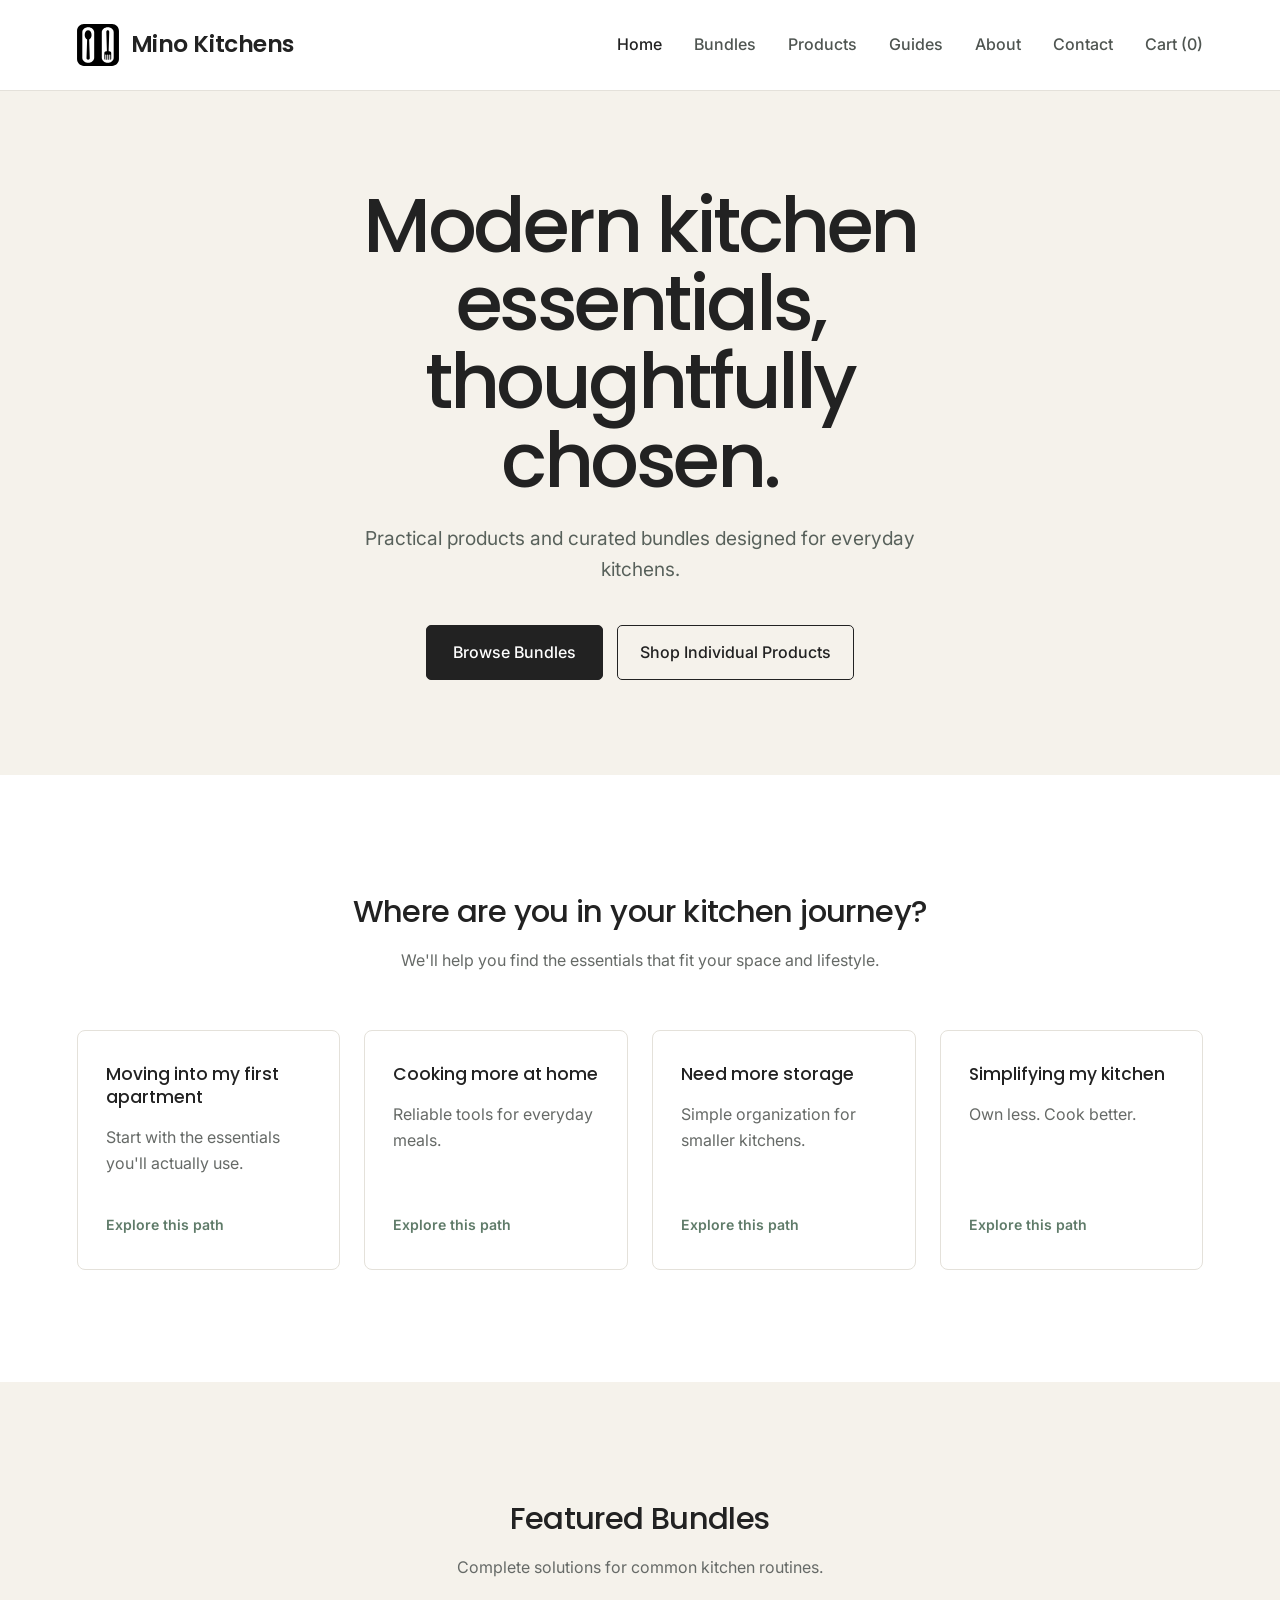
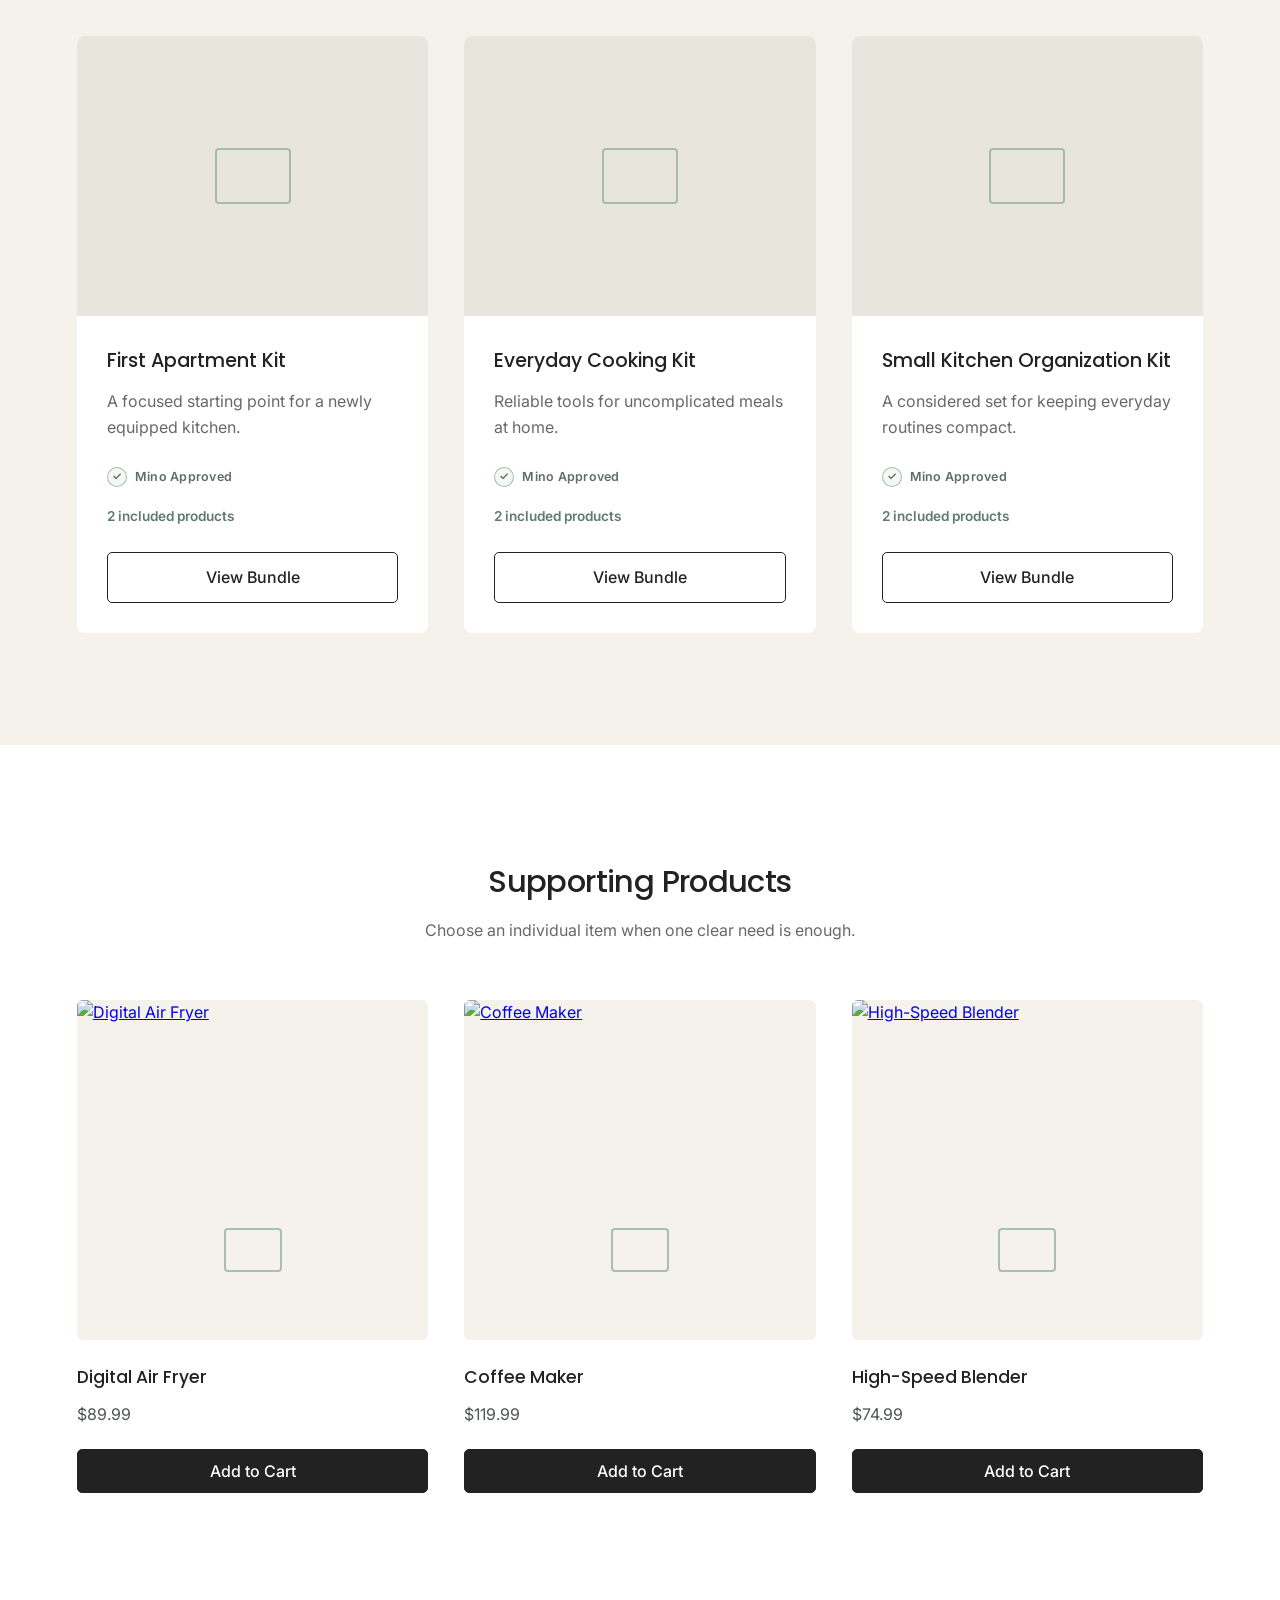
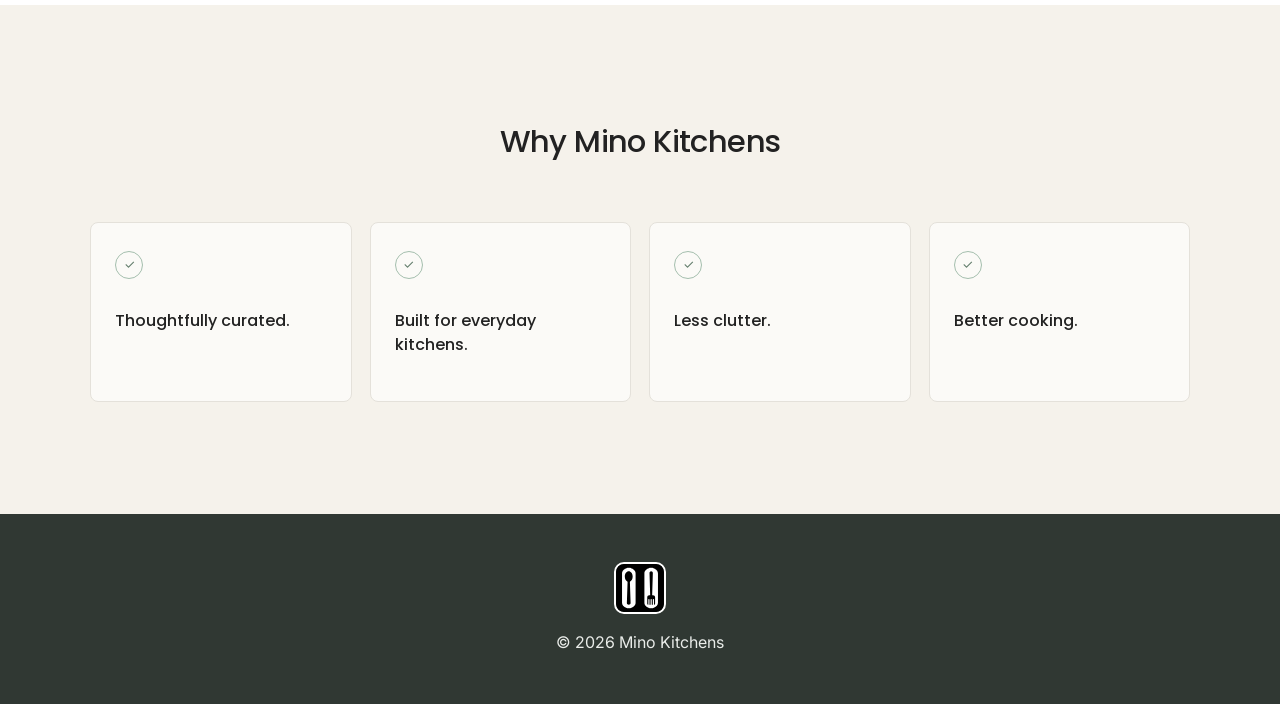
==== commit ba94b504: "about page update" ====
--- a/index.html
+++ b/index.html
@@ -64,12 +64,7 @@
 
         <mino-section-header heading="Why Mino Kitchens"></mino-section-header>
 
-        <ul>
-          <li>Simple by design.</li>
-          <li>Products chosen for everyday kitchens.</li>
-          <li>Quality over quantity.</li>
-          <li>Made to earn their place.</li>
-        </ul>
+        <mino-brand-principles mode="homepage"></mino-brand-principles>
 
       </section>
 
@@ -83,6 +78,7 @@
     <script src="js/ui/site-components.js"></script>
     <script src="js/ui/cart-count.js"></script>
     <script src="js/ui/guidance-ui.js"></script>
+    <script src="js/ui/brand-story-ui.js"></script>
     <script src="js/ui/product-ui.js"></script>
     <script src="js/ui/bundle-ui.js"></script>
     <script src="js/main.js"></script>
--- a/css/styles.css
+++ b/css/styles.css
@@ -1353,6 +1353,295 @@
 
   .optional-products .product-grid {
     max-width: none;
+  }
+}
+
+/* =========================
+   Brand Story Integration
+========================= */
+
+mino-mission-block,
+mino-brand-principles,
+mino-mission-callout,
+mino-cta-banner {
+  display: block;
+}
+
+.about-page {
+  max-width: 1180px;
+  margin: 0 auto;
+  padding: 0 32px 128px;
+}
+
+.about-hero {
+  display: grid;
+  min-height: 640px;
+  padding: 96px 0 120px;
+  grid-template-columns: minmax(0, 0.85fr) minmax(420px, 1.15fr);
+  gap: 80px;
+  align-items: center;
+}
+
+.about-hero h1 {
+  max-width: 560px;
+  margin-bottom: 18px;
+  color: var(--mino-charcoal);
+  font-size: clamp(2.7rem, 6vw, 4.6rem);
+  font-weight: 500;
+  letter-spacing: -0.05em;
+  line-height: 1.03;
+}
+
+.about-hero > div:first-child > p:not(.eyebrow) {
+  color: var(--calm-muted);
+  font-size: 1.2rem;
+}
+
+.about-lifestyle-image {
+  min-height: 500px;
+  border-radius: 10px;
+  background: var(--mino-beige);
+}
+
+.about-story {
+  display: grid;
+  padding: 128px 0;
+  border-top: 1px solid var(--calm-border);
+  grid-template-columns: minmax(230px, 0.6fr) minmax(0, 1.4fr);
+  column-gap: 80px;
+}
+
+.about-story > .eyebrow {
+  grid-column: 1;
+}
+
+.about-story > h2 {
+  grid-column: 1;
+  margin-bottom: 0;
+  text-align: left;
+}
+
+.about-story-copy {
+  max-width: 680px;
+  grid-column: 2;
+  grid-row: 1 / span 3;
+}
+
+.about-story-copy p {
+  margin-bottom: 24px;
+  color: #4f5551;
+  font-size: 1.08rem;
+  line-height: 1.8;
+}
+
+.mission-block {
+  display: grid;
+  padding: 72px;
+  border-radius: 10px;
+  grid-template-columns: minmax(200px, 0.65fr) minmax(0, 1.35fr);
+  column-gap: 64px;
+  background: rgba(143, 175, 155, 0.18);
+}
+
+.mission-block .eyebrow,
+.mission-block h2 {
+  grid-column: 1;
+}
+
+.mission-block h2 {
+  margin-bottom: 0;
+  text-align: left;
+}
+
+.mission-block > p:last-child {
+  max-width: 680px;
+  grid-column: 2;
+  grid-row: 1 / span 2;
+  align-self: center;
+  color: #465149;
+  font-size: 1.15rem;
+  line-height: 1.75;
+}
+
+.about-principles {
+  padding: 128px 0;
+}
+
+.brand-principle-grid {
+  display: grid;
+  max-width: 1100px;
+  margin: 0 auto;
+  grid-template-columns: repeat(5, minmax(0, 1fr));
+  gap: 18px;
+}
+
+.brand-principle-card {
+  min-width: 0;
+  min-height: 180px;
+  padding: 28px 24px;
+  border: 1px solid var(--calm-border);
+  border-radius: 8px;
+  background: var(--mino-white);
+}
+
+.brand-principle-icon {
+  display: grid;
+  width: 28px;
+  height: 28px;
+  margin-bottom: 30px;
+  border: 1px solid rgba(143, 175, 155, 0.8);
+  border-radius: 50%;
+  place-items: center;
+  color: #5f7b69;
+  font-size: 0.8rem;
+}
+
+.brand-principle-card h3 {
+  color: var(--mino-charcoal);
+  font-size: 1rem;
+  font-weight: 500;
+  line-height: 1.45;
+}
+
+#why-us .brand-principle-grid {
+  grid-template-columns: repeat(4, minmax(0, 1fr));
+}
+
+#why-us .brand-principle-card {
+  background: rgba(255, 255, 255, 0.62);
+}
+
+.brand-cta {
+  padding: 104px 48px;
+  border-radius: 10px;
+  background: var(--mino-beige);
+  text-align: center;
+}
+
+.brand-cta h2 {
+  margin-bottom: 18px;
+}
+
+.brand-cta p {
+  max-width: 680px;
+  margin: 0 auto;
+  color: var(--calm-muted);
+  font-size: 1.08rem;
+}
+
+.brand-cta .hero-button {
+  margin-top: 32px;
+}
+
+mino-mission-callout {
+  max-width: 1180px;
+  margin: 0 auto 112px;
+  padding: 0 32px;
+}
+
+.mission-callout {
+  display: grid;
+  padding: 52px 56px;
+  border-radius: 10px;
+  grid-template-columns: minmax(220px, 0.8fr) minmax(0, 1.2fr);
+  gap: 56px;
+  align-items: center;
+  background: var(--mino-beige);
+}
+
+.mission-callout h2 {
+  margin: 0;
+  font-size: clamp(1.45rem, 3vw, 2rem);
+  text-align: left;
+}
+
+.mission-callout > p {
+  max-width: 650px;
+  color: var(--calm-muted);
+}
+
+@media (max-width: 920px) {
+  .about-hero {
+    grid-template-columns: 1fr;
+    gap: 48px;
+  }
+
+  .about-lifestyle-image {
+    min-height: 420px;
+    grid-row: 1;
+  }
+
+  .brand-principle-grid {
+    grid-template-columns: repeat(3, minmax(0, 1fr));
+  }
+
+  #why-us .brand-principle-grid {
+    grid-template-columns: repeat(2, minmax(0, 1fr));
+  }
+}
+
+@media (max-width: 700px) {
+  .about-page {
+    padding: 0 20px 96px;
+  }
+
+  .about-hero {
+    min-height: 0;
+    padding: 64px 0 88px;
+  }
+
+  .about-lifestyle-image {
+    min-height: 300px;
+  }
+
+  .about-story {
+    display: block;
+    padding: 88px 0;
+  }
+
+  .about-story h2 {
+    margin-bottom: 36px;
+  }
+
+  .about-story-copy p {
+    font-size: 1rem;
+  }
+
+  .mission-block,
+  .mission-callout {
+    display: block;
+    padding: 40px 28px;
+  }
+
+  .mission-block h2,
+  .mission-callout h2 {
+    margin-bottom: 24px;
+  }
+
+  .mission-block > p:last-child {
+    font-size: 1.03rem;
+  }
+
+  .about-principles {
+    padding: 88px 0;
+  }
+
+  .brand-principle-grid,
+  #why-us .brand-principle-grid {
+    grid-template-columns: 1fr;
+  }
+
+  .brand-principle-card {
+    min-height: 0;
+  }
+
+  .brand-cta {
+    padding: 72px 24px;
+  }
+
+  mino-mission-callout {
+    margin-bottom: 80px;
+    padding: 0 20px;
   }
 }
 
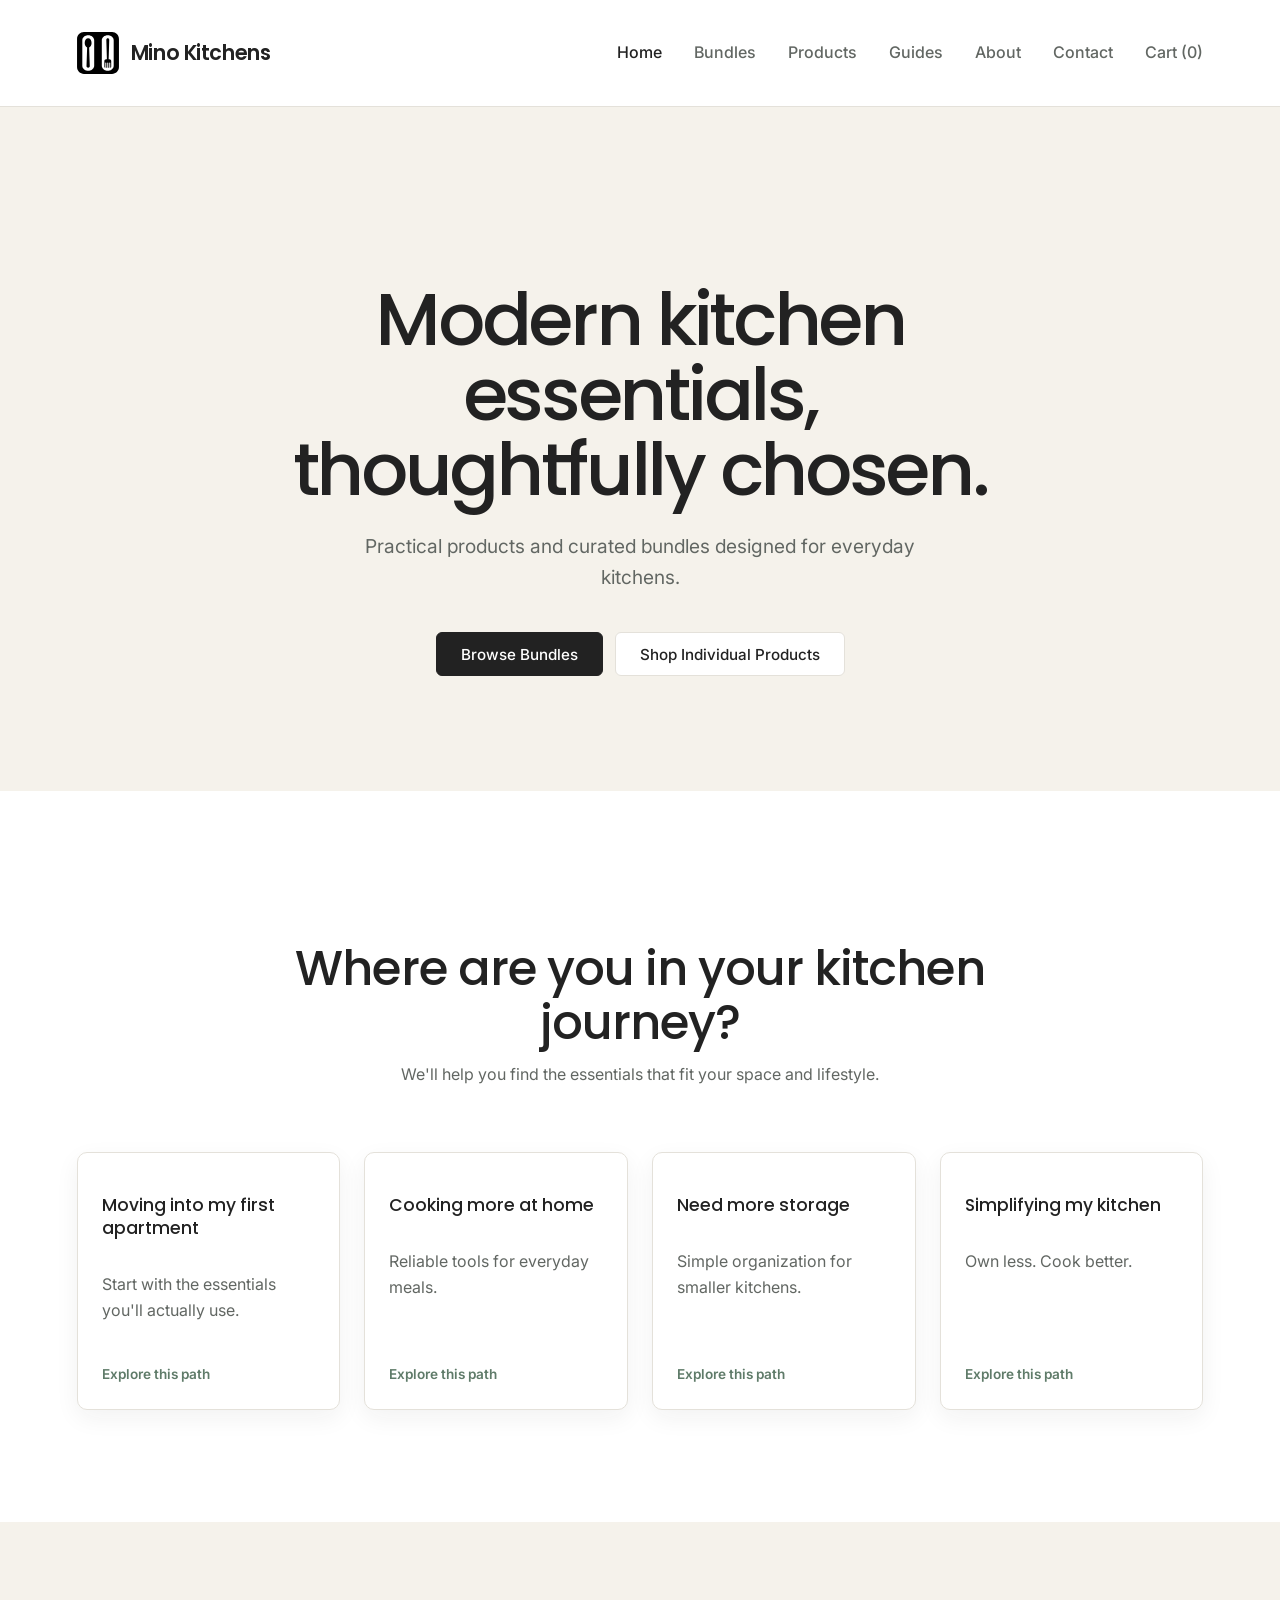
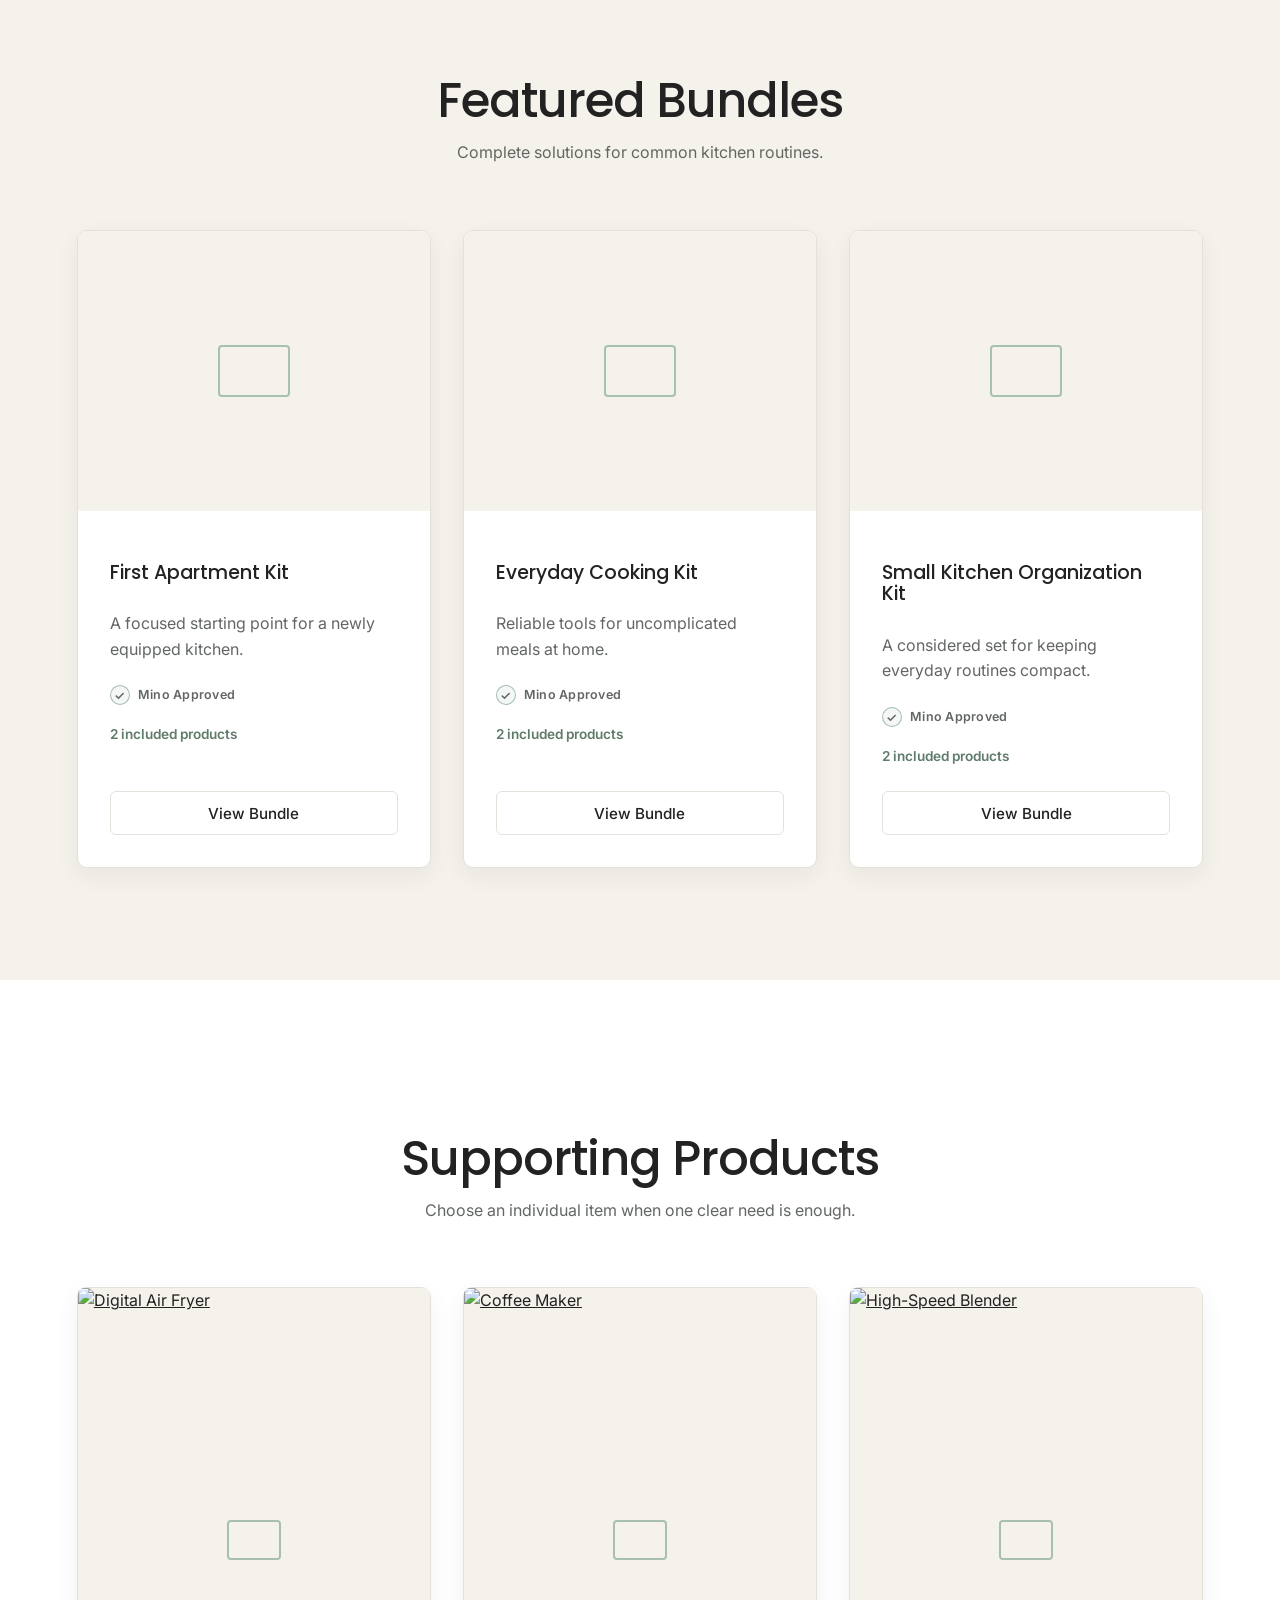
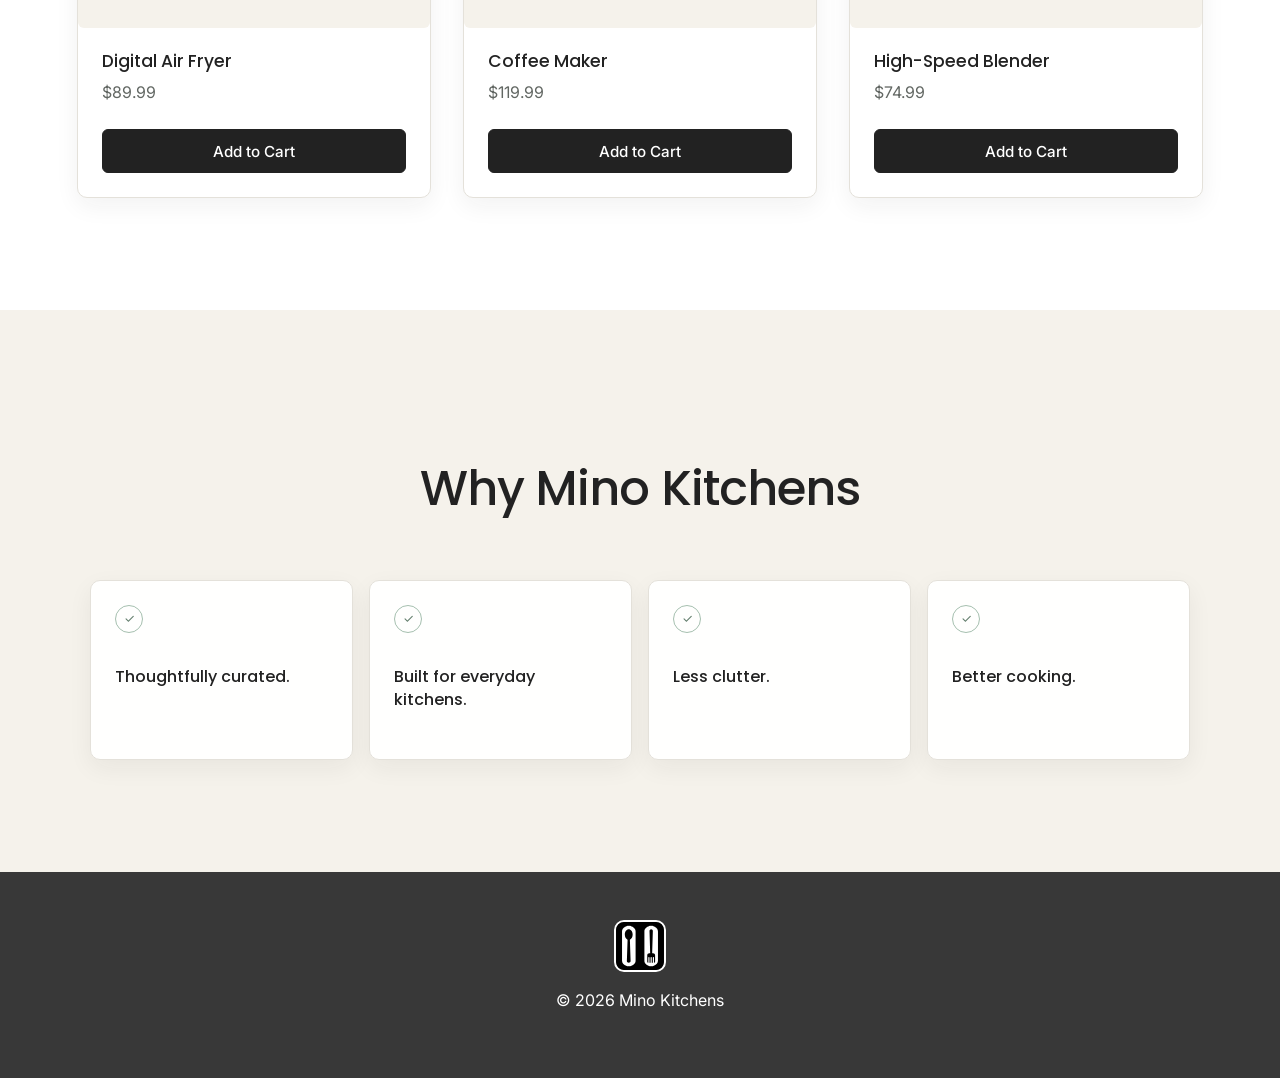
==== commit ab689e6a: "optimization/updates" ====
--- a/index.html
+++ b/index.html
@@ -7,7 +7,13 @@
 
     <title>Mino Kitchens | Modern kitchen essentials</title>
 
+    <link rel="stylesheet" href="css/variables.css">
+    <link rel="stylesheet" href="css/base.css">
+    <link rel="stylesheet" href="css/layout.css">
     <link rel="stylesheet" href="css/styles.css">
+    <link rel="stylesheet" href="css/components.css">
+    <link rel="stylesheet" href="css/utilities.css">
+    <link rel="stylesheet" href="css/responsive.css">
   </head>
 
   <body>
--- a/css/variables.css
+++ b/css/variables.css
@@ -0,0 +1,89 @@
+/* Mino Kitchens design tokens — the single source of truth for visual values. */
+:root {
+  /* Color palette */
+  --color-background: #ffffff;
+  --color-surface: #f5f2eb;
+  --color-primary: #222222;
+  --color-primary-hover: #383838;
+  --color-secondary: #8faf9b;
+  --color-secondary-dark: #5f7b69;
+  --color-accent: #c97b63;
+  --color-text: #222222;
+  --color-text-muted: #626763;
+  --color-border: #e4e1da;
+  --color-border-strong: #c8c5be;
+  --color-on-dark: #ffffff;
+  --color-success: #059669;
+  --color-warning-surface: #fef3c7;
+  --color-danger: #ef4444;
+  --color-danger-text: #765247;
+  --color-overlay: rgba(0, 0, 0, 0.45);
+  --color-surface-glass: rgba(255, 255, 255, 0.97);
+  --color-secondary-soft: rgba(143, 175, 155, 0.1);
+  --color-secondary-soft-subtle: rgba(143, 175, 155, 0.08);
+  --color-secondary-soft-medium: rgba(143, 175, 155, 0.15);
+  --color-secondary-soft-strong: rgba(143, 175, 155, 0.18);
+  --color-secondary-border: rgba(143, 175, 155, 0.8);
+  --color-secondary-focus: rgba(143, 175, 155, 0.22);
+  --color-accent-soft: rgba(201, 123, 99, 0.1);
+  --color-accent-border: rgba(201, 123, 99, 0.55);
+
+  /* Typography */
+  --font-heading: "Poppins", sans-serif;
+  --font-body: "Inter", ui-sans-serif, system-ui, -apple-system, BlinkMacSystemFont, "Segoe UI", sans-serif;
+  --font-size-xs: 0.78rem;
+  --font-size-sm: 0.9rem;
+  --font-size-md: 1rem;
+  --font-size-lg: 1.2rem;
+  --font-size-xl: 2rem;
+  --font-size-hero: clamp(2.7rem, 6vw, 4.6rem);
+  --font-size-page-title: clamp(2.25rem, 4.5vw, 3.5rem);
+  --font-size-section-title: clamp(2rem, 4vw, 3rem);
+  --font-size-card-title: 1.08rem;
+  --font-size-caption: 0.85rem;
+  --font-size-button: 0.95rem;
+  --font-size-body-lg: 1.15rem;
+  --font-size-lead: 1.3rem;
+  --font-size-title-sm: 1.5rem;
+  --font-size-title-lg: 2.5rem;
+  --line-height-heading: 1.12;
+  --line-height-body: 1.7;
+
+  /* Spacing: based on a four/eight pixel rhythm */
+  --space-3xs: 4px;
+  --space-2xs: 8px;
+  --space-xs: 12px;
+  --space-sm: 16px;
+  --space-md: 24px;
+  --space-lg: 32px;
+  --space-xl: 40px;
+  --space-2xl: 48px;
+  --space-3xl: 64px;
+  --space-4xl: 80px;
+  --space-5xl: 96px;
+  --space-section: 112px;
+  --space-page-end: 128px;
+
+  /* Layout and shape */
+  --container-width: 1180px;
+  --content-width: 720px;
+  --container-wide: 1280px;
+  --card-radius: 10px;
+  --button-radius: 6px;
+  --radius-sm: 4px;
+  --radius-md: 8px;
+  --radius-lg: 12px;
+  --radius-xl: 14px;
+  --radius-pill: 999px;
+  --radius-round: 50%;
+  --border-width: 1px;
+  --border-accent-width: 4px;
+
+  /* Elevation and motion */
+  --shadow-light: 0 8px 24px rgba(34, 34, 34, 0.06);
+  --shadow-medium: 0 14px 34px rgba(34, 34, 34, 0.1);
+  --shadow-header: 0 3px 15px rgba(0, 0, 0, 0.08);
+  --shadow-focus: 0 0 0 3px var(--color-secondary-focus);
+  --transition-fast: 120ms ease;
+  --transition-normal: 180ms ease;
+}
--- a/css/base.css
+++ b/css/base.css
@@ -0,0 +1,64 @@
+@import url("https://fonts.googleapis.com/css2?family=Inter:wght@400;500;600&family=Poppins:wght@500;600&display=swap");
+
+*,
+*::before,
+*::after {
+  box-sizing: border-box;
+}
+
+html {
+  scroll-behavior: smooth;
+}
+
+body {
+  margin: 0;
+  background: var(--color-background);
+  color: var(--color-text);
+  font-family: var(--font-body);
+  font-size: var(--font-size-md);
+  line-height: var(--line-height-body);
+}
+
+button,
+input,
+select,
+textarea {
+  color: inherit;
+  font: inherit;
+}
+
+h1,
+h2,
+h3,
+h4 {
+  color: var(--color-text);
+  font-family: var(--font-heading);
+  line-height: var(--line-height-heading);
+}
+
+h1 {
+  font-size: var(--font-size-page-title);
+}
+
+h2 {
+  font-size: var(--font-size-section-title);
+}
+
+h3 {
+  font-size: var(--font-size-card-title);
+}
+
+a {
+  color: inherit;
+}
+
+img {
+  display: block;
+  max-width: 100%;
+}
+
+:focus-visible {
+  outline: 3px solid var(--color-secondary);
+  outline-offset: var(--space-3xs);
+}
+
--- a/css/layout.css
+++ b/css/layout.css
@@ -0,0 +1,44 @@
+.container,
+.container-narrow,
+.container-wide {
+  width: min(100% - (2 * var(--space-lg)), var(--container-width));
+  margin-inline: auto;
+}
+
+.container-narrow {
+  max-width: var(--content-width);
+}
+
+.container-wide {
+  max-width: var(--container-wide);
+}
+
+.section {
+  padding-block: var(--space-section);
+}
+
+.section-light {
+  background: var(--color-surface);
+}
+
+.section-accent {
+  background: var(--color-secondary-soft-strong);
+}
+
+.section-title {
+  margin-bottom: var(--space-sm);
+  font-size: var(--font-size-section-title);
+}
+
+.section-subtitle {
+  max-width: var(--content-width);
+  margin-inline: auto;
+  color: var(--color-text-muted);
+}
+
+.grid-auto {
+  display: grid;
+  grid-template-columns: repeat(auto-fit, minmax(min(100%, 240px), 1fr));
+  gap: var(--space-lg);
+}
+
--- a/css/styles.css
+++ b/css/styles.css
@@ -1,4 +1,8 @@
-@import url("https://fonts.googleapis.com/css2?family=Inter:wght@400;500;600&family=Poppins:wght@500;600&display=swap");
+500;600&family=Poppins:wght@500;600&display=swap");
+
+/* Page and feature-specific rules.
+   Shared tokens, foundations, layout, components, utilities, and responsive
+   behavior live in their dedicated stylesheets. */
 
 /* =========================
    Global Styles
@@ -11,9 +15,9 @@
 }
 
 body {
-  font-family: Arial, Helvetica, sans-serif;
-  background: #F9FAFB;
-  color: #374151;
+  font-family: var(--font-body);
+  background: var(--color-background);
+  color: var(--color-text);
   line-height: 1.6;
 }
 
@@ -30,39 +34,39 @@
   justify-content: space-between;
   align-items: center;
 
-  padding: 20px 60px;
-
-  background: white;
-
-  box-shadow: 0 3px 15px rgba(0,0,0,.08);
+  padding: var(--space-sm) var(--space-3xl);
+
+  background: var(--color-on-dark);
+
+  box-shadow: var(--shadow-header);
 }
 
 .logo {
-  font-size: 2rem;
+  font-size: var(--font-size-xl);
   font-weight: bold;
-  color: #1F2937;
+  color: var(--color-primary);
   text-decoration: none;
 }
 
 .nav-links {
   list-style: none;
   display: flex;
-  gap: 35px;
+  gap: var(--space-lg);
 }
 
 .nav-links a {
   text-decoration: none;
-  color: #374151;
+  color: var(--color-text);
   font-weight: 600;
-  transition: .3s;
+  transition: var(--transition-normal);
 }
 
 .nav-links a:hover {
-  color: #F59E0B;
+  color: var(--color-accent);
 }
 
 .nav-links a[aria-current="page"] {
-  color: #D97706;
+  color: var(--color-accent);
 }
 
 /* =========================
@@ -79,50 +83,50 @@
   text-align: center;
 
   background:
-    linear-gradient(rgba(0,0,0,.45), rgba(0,0,0,.45)),
+    linear-gradient(var(--color-overlay), var(--color-overlay)),
     url("../images/hero/kitchen.jpg");
 
   background-size: cover;
   background-position: center;
 
-  color: white;
+  color: var(--color-on-dark);
 }
 
 .hero-content {
   max-width: 700px;
-  padding: 20px;
+  padding: var(--space-sm);
 }
 
 .hero-content h1 {
-  font-size: 4rem;
-  margin-bottom: 20px;
+  font-size: var(--font-size-hero);
+  margin-bottom: var(--space-sm);
 }
 
 .hero-content p {
-  font-size: 1.3rem;
-  margin-bottom: 40px;
+  font-size: var(--font-size-lead);
+  margin-bottom: var(--space-xl);
 }
 
 .hero-button {
   display: inline-block;
 
-  background: #F59E0B;
-
-  color: white;
+  background: var(--color-accent);
+
+  color: var(--color-on-dark);
 
   text-decoration: none;
 
-  padding: 18px 40px;
-
-  border-radius: 8px;
+  padding: var(--space-sm) var(--space-xl);
+
+  border-radius: var(--radius-md);
 
   font-weight: bold;
 
-  transition: .3s;
+  transition: var(--transition-normal);
 }
 
 .hero-button:hover {
-  background: #d97706;
+  background: var(--color-accent);
   transform: translateY(-3px);
 }
 
@@ -131,13 +135,13 @@
 ========================= */
 
 section {
-  padding: 80px 40px;
+  padding: var(--space-4xl) var(--space-xl);
 }
 
 h2 {
   text-align: center;
-  margin-bottom: 50px;
-  color: #1F2937;
+  margin-bottom: var(--space-2xl);
+  color: var(--color-primary);
 }
 
 /* =========================
@@ -147,24 +151,24 @@
 .category-grid {
   display: flex;
   justify-content: center;
-  gap: 30px;
+  gap: var(--space-lg);
   flex-wrap: wrap;
 }
 
 .category-card {
   width: 240px;
 
-  background: white;
-
-  padding: 35px;
-
-  border-radius: 12px;
+  background: var(--color-on-dark);
+
+  padding: var(--space-lg);
+
+  border-radius: var(--radius-lg);
 
   text-align: center;
 
-  box-shadow: 0 10px 20px rgba(0,0,0,.08);
-
-  transition: .3s;
+  box-shadow: var(--shadow-light);
+
+  transition: var(--transition-normal);
 }
 
 .category-card:hover {
@@ -172,7 +176,7 @@
 }
 
 .category-card h3 {
-  margin-bottom: 10px;
+  margin-bottom: var(--space-2xs);
 }
 
 /* =========================
@@ -182,22 +186,22 @@
 .product-grid {
   display: flex;
   justify-content: center;
-  gap: 35px;
+  gap: var(--space-lg);
   flex-wrap: wrap;
 }
 
 .product-card {
   width: 270px;
 
-  background: white;
-
-  border-radius: 12px;
+  background: var(--color-on-dark);
+
+  border-radius: var(--radius-lg);
 
   overflow: hidden;
 
-  box-shadow: 0 10px 25px rgba(0,0,0,.08);
-
-  transition: .3s;
+  box-shadow: var(--shadow-light);
+
+  transition: var(--transition-normal);
 }
 
 .product-card:hover {
@@ -211,40 +215,40 @@
 }
 
 .product-card h3 {
-  margin: 20px;
+  margin: var(--space-sm);
 }
 
 .product-card p {
-  margin: 0 20px 20px;
-  color: #10B981;
-  font-size: 1.2rem;
+  margin: 0 var(--space-sm) var(--space-sm);
+  color: var(--color-success);
+  font-size: var(--font-size-lg);
   font-weight: bold;
 }
 
 .product-card button {
   width: calc(100% - 40px);
 
-  margin: 0 20px 20px;
-
-  padding: 12px;
+  margin: 0 var(--space-sm) var(--space-sm);
+
+  padding: var(--space-xs);
 
   border: none;
 
-  border-radius: 6px;
+  border-radius: var(--button-radius);
 
   cursor: pointer;
 
-  background: #F59E0B;
-
-  color: white;
-
-  font-size: 1rem;
-
-  transition: .3s;
+  background: var(--color-accent);
+
+  color: var(--color-on-dark);
+
+  font-size: var(--font-size-md);
+
+  transition: var(--transition-normal);
 }
 
 .product-card button:hover {
-  background: #d97706;
+  background: var(--color-accent);
 }
 
 /* =========================
@@ -260,8 +264,8 @@
 }
 
 #why-us li {
-  padding: 15px 0;
-  font-size: 1.15rem;
+  padding: var(--space-sm) 0;
+  font-size: var(--font-size-body-lg);
 }
 
 /* =========================
@@ -269,10 +273,10 @@
 ========================= */
 
 footer {
-  background: #1F2937;
-  color: white;
+  background: var(--color-primary);
+  color: var(--color-on-dark);
   text-align: center;
-  padding: 40px;
+  padding: var(--space-xl);
 }
 /* =========================
    Products Page
@@ -280,7 +284,7 @@
 
 .products-page {
 
-  padding: 80px;
+  padding: var(--space-4xl);
 
 }
 
@@ -288,7 +292,7 @@
 
   text-align: center;
 
-  margin-bottom: 40px;
+  margin-bottom: var(--space-xl);
 
 }
 
@@ -300,15 +304,15 @@
 
   max-width: 90%;
 
-  margin: 0 auto 50px;
-
-  padding: 15px;
-
-  border-radius: 8px;
-
-  border: 1px solid #ccc;
-
-  font-size: 1rem;
+  margin: 0 auto var(--space-2xl);
+
+  padding: var(--space-sm);
+
+  border-radius: var(--radius-md);
+
+  border: var(--border-width) solid var(--color-border);
+
+  font-size: var(--font-size-md);
 
 }
 /* =========================
@@ -317,7 +321,7 @@
 
 #product-detail {
 
-  padding: 80px;
+  padding: var(--space-4xl);
 
 }
 
@@ -329,7 +333,7 @@
 
   display: flex;
 
-  gap: 60px;
+  gap: var(--space-3xl);
 
   align-items: flex-start;
 
@@ -341,7 +345,7 @@
 
   width: 450px;
 
-  border-radius: 12px;
+  border-radius: var(--radius-lg);
 
 }
 
@@ -353,82 +357,82 @@
 
 .detail-info h1 {
 
-  margin-bottom: 20px;
+  margin-bottom: var(--space-sm);
 
 }
 
 .detail-info h2 {
 
-  color: #10B981;
-
-  margin-bottom: 30px;
+  color: var(--color-success);
+
+  margin-bottom: var(--space-lg);
 
 }
 
 .detail-info p {
 
-  margin-bottom: 30px;
+  margin-bottom: var(--space-lg);
 
 }
 
 .detail-info ul {
 
-  margin-left: 20px;
-
-  margin-bottom: 40px;
+  margin-left: var(--space-sm);
+
+  margin-bottom: var(--space-xl);
 
 }
 
 .detail-info button {
 
-  background: #F59E0B;
-
-  color: white;
+  background: var(--color-accent);
+
+  color: var(--color-on-dark);
 
   border: none;
 
-  padding: 16px 40px;
-
-  border-radius: 8px;
+  padding: var(--space-sm) var(--space-xl);
+
+  border-radius: var(--radius-md);
 
   cursor: pointer;
 
-  font-size: 1rem;
+  font-size: var(--font-size-md);
 
 }
 
 .detail-info button:hover {
 
-  background: #d97706;
+  background: var(--color-accent);
 
 }
 
 .cart-item {
-  background: white;
-  padding: 20px;
-  margin-bottom: 15px;
-  border-radius: 10px;
-  box-shadow: 0 5px 15px rgba(0,0,0,0.08);
+  background: var(--color-on-dark);
+  padding: var(--space-sm);
+  margin-bottom: var(--space-sm);
+  border-radius: var(--card-radius);
+  box-shadow: var(--shadow-light);
 }
 
 .qty-controls {
   display: flex;
-  gap: 10px;
+  gap: var(--space-2xs);
   align-items: center;
-  margin: 10px 0;
+  margin: var(--space-2xs) 0;
 }
 
 .qty-controls button {
-  padding: 5px 10px;
+  padding: var(--space-3xs) var(--space-2xs);
   cursor: pointer;
 }
 
 .remove {
-  background: #ef4444;
-  color: white;
+  background: var(--color-danger);
+  color: var(--color-on-dark);
   border: none;
-  padding: 8px 12px;
-  border-radius: 6px;
+  padding: var(--space-2xs) var(--space-xs);
+  border-radius: var(--button-radius);
   cursor: pointer;
 }
 
@@ -444,7 +448,7 @@
   content: "";
   position: absolute;
   inset: 0;
-  background: rgba(0,0,0,0.35);
+  background: var(--color-overlay);
 }
 
 .hero-content {
@@ -460,12 +464,12 @@
 
 .category-card {
   cursor: pointer;
-  transition: transform 0.25s ease, box-shadow 0.25s ease;
+  transition: transform var(--transition-normal), box-shadow var(--transition-normal);
 }
 
 .category-card:hover {
   transform: translateY(-6px);
-  box-shadow: 0 15px 30px rgba(0,0,0,0.12);
+  box-shadow: var(--shadow-medium);
 }
 
 .product-card {
@@ -480,90 +484,90 @@
 
 .product-layout {
   max-width: 1100px;
-  margin: 60px auto;
+  margin: var(--space-3xl) auto;
   display: grid;
   grid-template-columns: 1fr 1fr;
-  gap: 50px;
+  gap: var(--space-2xl);
   align-items: center;
-  padding: 20px;
+  padding: var(--space-sm);
 }
 
 .product-image img {
   width: 100%;
-  border-radius: 12px;
-  box-shadow: 0 10px 25px rgba(0,0,0,0.12);
+  border-radius: var(--radius-lg);
+  box-shadow: var(--shadow-medium);
 }
 
 .product-info h1 {
-  font-size: 2.2rem;
-  margin-bottom: 10px;
+  font-size: var(--font-size-section-title);
+  margin-bottom: var(--space-2xs);
 }
 
 .product-info h2 {
-  color: #10B981;
-  margin-bottom: 20px;
+  color: var(--color-success);
+  margin-bottom: var(--space-sm);
 }
 
 .description {
-  margin-bottom: 25px;
+  margin-bottom: var(--space-md);
   line-height: 1.6;
 }
 
 .features ul {
-  margin: 10px 0 25px 20px;
+  margin: var(--space-2xs) 0 var(--space-md) var(--space-sm);
 }
 
 .features li {
-  margin-bottom: 6px;
+  margin-bottom: var(--space-2xs);
 }
 
 #add-cart {
-  background: #F59E0B;
+  background: var(--color-accent);
   border: none;
-  padding: 14px 28px;
-  border-radius: 8px;
-  color: white;
+  padding: var(--space-xs) var(--space-lg);
+  border-radius: var(--radius-md);
+  color: var(--color-on-dark);
   cursor: pointer;
-  font-size: 1rem;
+  font-size: var(--font-size-md);
 }
 
 #add-cart:hover {
-  background: #d97706;
+  background: var(--color-accent);
 }
 
 @media (max-width: 768px) {
   .navbar {
-    padding: 16px 20px;
+    padding: var(--space-sm) var(--space-sm);
     flex-wrap: wrap;
-    gap: 12px;
+    gap: var(--space-xs);
   }
 
   .logo {
-    font-size: 1.5rem;
+    font-size: var(--font-size-title-sm);
   }
 
   .nav-links {
-    gap: 16px;
+    gap: var(--space-sm);
     flex-wrap: wrap;
   }
 
   .hero-content h1 {
-    font-size: 2.5rem;
+    font-size: var(--font-size-title-lg);
   }
 
   #product-detail {
-    padding: 40px 20px;
+    padding: var(--space-xl) var(--space-sm);
   }
 
   .product-layout {
     grid-template-columns: 1fr;
-    gap: 30px;
-    margin: 20px auto;
+    gap: var(--space-lg);
+    margin: var(--space-sm) auto;
     padding: 0;
   }
 
   .product-info h1 {
-    font-size: 1.8rem;
+    font-size: var(--font-size-title-sm);
   }
 }
 
@@ -584,8 +588,7 @@
 button,
 input,
 select {
-  font-family: Inter, ui-sans-serif, system-ui, -apple-system, BlinkMacSystemFont,
-    "Segoe UI", sans-serif;
+  font-family: var(--font-body);
 }
 
 button,
@@ -599,7 +602,7 @@
 a:focus-visible,
 input:focus-visible,
 select:focus-visible {
-  outline: 3px solid rgba(245, 158, 11, 0.35);
+  outline: 3px solid var(--color-accent);
   outline-offset: 3px;
 }
 
@@ -618,9 +621,9 @@
   bottom: -6px;
   left: 0;
   height: 2px;
-  background: #F59E0B;
+  background: var(--color-accent);
   transform: scaleX(0);
-  transition: transform 0.2s ease;
+  transition: transform var(--transition-normal);
 }
 
 .nav-links a:hover::after,
@@ -649,42 +652,42 @@
 
 .product-image-link {
   display: block;
-  background: #F3F4F6;
+  background: var(--color-surface);
 }
 
 .product-card-content {
   display: flex;
   flex: 1;
   flex-direction: column;
-  padding: 20px;
+  padding: var(--space-sm);
 }
 
 .product-card-content h3 {
-  margin: 0 0 12px;
+  margin: 0 0 var(--space-xs);
 }
 
 .product-card-content h3 a {
-  color: #1F2937;
+  color: var(--color-primary);
   text-decoration: none;
 }
 
 .product-card-content h3 a:hover {
-  color: #D97706;
+  color: var(--color-accent);
 }
 
 .product-card .product-category {
-  margin: 0 0 6px;
-  color: #6B7280;
-  font-size: 0.8rem;
+  margin: 0 0 var(--space-2xs);
+  color: var(--color-text-muted);
+  font-size: var(--font-size-xs);
   font-weight: 700;
   letter-spacing: 0.06em;
   text-transform: uppercase;
 }
 
 .product-card .product-price {
-  margin: 0 0 20px;
-  color: #059669;
-  font-size: 1.25rem;
+  margin: 0 0 var(--space-sm);
+  color: var(--color-success);
+  font-size: var(--font-size-lg);
 }
 
 .product-card-content .add-cart {
@@ -697,8 +700,8 @@
 #add-cart,
 .filter-button,
 .remove {
-  transition: background-color 0.2s ease, color 0.2s ease,
-    transform 0.2s ease, box-shadow 0.2s ease;
+  transition: background-color var(--transition-normal), color var(--transition-normal),
+    transform var(--transition-normal), box-shadow var(--transition-normal);
 }
 
 .hero-button:hover,
@@ -706,7 +709,7 @@
 #add-cart:hover,
 .remove:hover {
   transform: translateY(-2px);
-  box-shadow: 0 8px 18px rgba(31, 41, 55, 0.14);
+  box-shadow: var(--shadow-medium);
 }
 
 /* =========================
@@ -720,22 +723,22 @@
 }
 
 .products-page h1 {
-  margin-bottom: 8px;
-  color: #1F2937;
-  font-size: clamp(2rem, 4vw, 3rem);
+  margin-bottom: var(--space-2xs);
+  color: var(--color-primary);
+  font-size: var(--font-size-section-title);
 }
 
 .page-intro {
-  margin-bottom: 36px;
-  color: #6B7280;
+  margin-bottom: var(--space-lg);
+  color: var(--color-text-muted);
   text-align: center;
 }
 
 .catalog-controls {
   display: flex;
   max-width: 900px;
-  margin: 0 auto 20px;
-  gap: 18px;
+  margin: 0 auto var(--space-sm);
+  gap: var(--space-sm);
   align-items: end;
 }
 
@@ -744,84 +747,84 @@
   width: auto;
   max-width: none;
   margin: 0;
-  border: 1px solid #D1D5DB;
-  background: white;
-  transition: border-color 0.2s ease, box-shadow 0.2s ease;
+  border: 1px solid var(--color-border);
+  background: var(--color-on-dark);
+  transition: border-color var(--transition-normal), box-shadow var(--transition-normal);
 }
 
 #search:focus {
-  border-color: #F59E0B;
-  box-shadow: 0 0 0 4px rgba(245, 158, 11, 0.12);
+  border-color: var(--color-accent);
+  box-shadow: var(--shadow-focus);
   outline: none;
 }
 
 .sort-control {
   display: grid;
   min-width: 210px;
-  gap: 6px;
-  color: #4B5563;
-  font-size: 0.85rem;
+  gap: var(--space-2xs);
+  color: var(--color-text-muted);
+  font-size: var(--font-size-caption);
   font-weight: 700;
 }
 
 .sort-control select {
   height: 52px;
-  padding: 0 40px 0 14px;
-  border: 1px solid #D1D5DB;
-  border-radius: 8px;
-  background: white;
-  color: #374151;
+  padding: 0 var(--space-xl) 0 var(--space-xs);
+  border: 1px solid var(--color-border);
+  border-radius: var(--radius-md);
+  background: var(--color-on-dark);
+  color: var(--color-text);
   cursor: pointer;
-  font-size: 0.95rem;
+  font-size: var(--font-size-button);
 }
 
 .category-filters {
   display: flex;
   max-width: 900px;
-  margin: 0 auto 18px;
-  gap: 10px;
+  margin: 0 auto var(--space-sm);
+  gap: var(--space-2xs);
   flex-wrap: wrap;
 }
 
 .filter-button {
-  padding: 9px 16px;
-  border: 1px solid #D1D5DB;
-  border-radius: 999px;
-  background: white;
-  color: #4B5563;
+  padding: var(--space-2xs) var(--space-sm);
+  border: 1px solid var(--color-border);
+  border-radius: var(--radius-pill);
+  background: var(--color-on-dark);
+  color: var(--color-text-muted);
   cursor: pointer;
-  font-size: 0.9rem;
+  font-size: var(--font-size-sm);
   font-weight: 700;
 }
 
 .filter-button:hover {
-  border-color: #F59E0B;
-  color: #B45309;
+  border-color: var(--color-accent);
+  color: var(--color-accent);
   transform: translateY(-1px);
 }
 
 .filter-button.active {
-  border-color: #F59E0B;
-  background: #F59E0B;
-  color: white;
-  box-shadow: 0 6px 14px rgba(245, 158, 11, 0.22);
+  border-color: var(--color-accent);
+  background: var(--color-accent);
+  color: var(--color-on-dark);
+  box-shadow: var(--shadow-light);
 }
 
 .product-count {
   max-width: 900px;
   min-height: 24px;
-  margin: 0 auto 24px;
-  color: #6B7280;
-  font-size: 0.9rem;
+  margin: 0 auto var(--space-md);
+  color: var(--color-text-muted);
+  font-size: var(--font-size-sm);
 }
 
 .catalog-message {
   grid-column: 1 / -1;
-  padding: 48px 24px;
-  border: 1px dashed #D1D5DB;
-  border-radius: 12px;
-  background: white;
-  color: #6B7280;
+  padding: var(--space-2xl) var(--space-md);
+  border: 1px dashed var(--color-border);
+  border-radius: var(--radius-lg);
+  background: var(--color-on-dark);
+  color: var(--color-text-muted);
   text-align: center;
 }
 
@@ -833,12 +836,12 @@
 
 @media (max-width: 1024px) {
   .navbar {
-    padding: 18px 32px;
+    padding: var(--space-sm) var(--space-lg);
   }
 
   section,
   .products-page {
-    padding: 64px 32px;
+    padding: var(--space-3xl) var(--space-lg);
   }
 }
 
@@ -849,7 +852,7 @@
   }
 
   .hero-content p {
-    font-size: 1.1rem;
+    font-size: var(--font-size-card-title);
   }
 
   .catalog-controls {
@@ -873,33 +876,33 @@
 @media (max-width: 560px) {
   .navbar {
     justify-content: center;
-    padding: 14px 16px;
+    padding: var(--space-xs) var(--space-sm);
   }
 
   .nav-links {
     width: 100%;
     justify-content: center;
-    gap: 20px;
+    gap: var(--space-sm);
   }
 
   section,
   .products-page,
   .cart-page {
-    padding: 48px 20px;
+    padding: var(--space-2xl) var(--space-sm);
   }
 
   .hero-content h1 {
-    font-size: 2.25rem;
+    font-size: var(--font-size-section-title);
     line-height: 1.1;
   }
 
   .hero-button {
-    padding: 15px 28px;
+  padding: var(--space-sm) var(--space-lg);
   }
 
   h2 {
-    margin-bottom: 32px;
-    font-size: 1.65rem;
+    margin-bottom: var(--space-lg);
+    font-size: var(--font-size-title-sm);
   }
 
   .category-grid,
@@ -926,24 +929,24 @@
 
 .section-header {
   max-width: 720px;
-  margin: 0 auto 56px;
+  margin: 0 auto var(--space-2xl);
   text-align: center;
 }
 
 .section-header h2 {
-  margin-bottom: 12px;
+  margin-bottom: var(--space-xs);
 }
 
 .section-header > p:not(.eyebrow) {
   max-width: 620px;
   margin: 0 auto;
-  color: var(--calm-muted);
+  color: var(--color-text-muted);
 }
 
 .eyebrow {
-  margin-bottom: 14px;
-  color: #647d6c;
-  font-size: 0.78rem;
+  margin-bottom: var(--space-xs);
+  color: var(--color-secondary-dark);
+  font-size: var(--font-size-xs);
   font-weight: 600;
   letter-spacing: 0.09em;
   text-transform: uppercase;
@@ -951,10 +954,10 @@
 
 .mino-approved {
   display: inline-flex;
-  gap: 8px;
+  gap: var(--space-2xs);
   align-items: center;
-  color: #5d6e62;
-  font-size: 0.78rem;
+  color: var(--color-text-muted);
+  font-size: var(--font-size-xs);
   font-weight: 600;
   letter-spacing: 0.02em;
 }
@@ -963,15 +966,15 @@
   display: inline-grid;
   width: 20px;
   height: 20px;
-  border: 1px solid rgba(143, 175, 155, 0.8);
-  border-radius: 50%;
+  border: 1px solid var(--color-secondary-border);
+  border-radius: var(--radius-round);
   place-items: center;
-  background: rgba(143, 175, 155, 0.1);
-  font-size: 0.7rem;
+  background: var(--color-secondary-soft);
+  font-size: var(--font-size-xs);
 }
 
 .bundle-approval {
-  margin: 2px 0 18px;
+  margin: var(--space-3xs) 0 var(--space-sm);
 }
 
 .bundle-image {
@@ -979,11 +982,11 @@
 }
 
 .bundle-card-content {
-  padding: 36px;
+  padding: var(--space-lg);
 }
 
 .bundle-card h3 {
-  font-size: 1.3rem;
+  font-size: var(--font-size-lead);
 }
 
 .bundles-page,
@@ -993,21 +996,21 @@
   max-width: 1180px;
   min-height: 70vh;
   margin: 0 auto;
-  padding: 112px 32px 128px;
+  padding: var(--space-section) var(--space-lg) var(--space-page-end);
 }
 
 .page-header {
   max-width: 720px;
-  margin: 0 auto 72px;
+  margin: 0 auto var(--space-3xl);
   text-align: center;
 }
 
 .page-header h1,
 .article-header h1,
 .bundle-detail-intro h1 {
-  margin-bottom: 20px;
-  color: var(--mino-charcoal);
-  font-size: clamp(2.4rem, 5vw, 4rem);
+  margin-bottom: var(--space-sm);
+  color: var(--color-primary);
+  font-size: var(--font-size-hero);
   font-weight: 500;
   letter-spacing: -0.045em;
   line-height: 1.06;
@@ -1018,56 +1021,56 @@
 .bundle-detail-intro > p:not(.eyebrow) {
   max-width: 640px;
   margin: 0 auto;
-  color: var(--calm-muted);
-  font-size: 1.08rem;
+  color: var(--color-text-muted);
+  font-size: var(--font-size-card-title);
 }
 
 .bundle-browse-note {
-  margin-top: 56px;
-  color: var(--calm-muted);
+  margin-top: var(--space-2xl);
+  color: var(--color-text-muted);
   text-align: center;
 }
 
 .bundle-browse-note a,
 .guide-card a,
 .article-layout a {
-  color: var(--mino-charcoal);
+  color: var(--color-primary);
   text-underline-offset: 4px;
 }
 
 .bundle-detail-hero {
   display: grid;
-  margin-bottom: 112px;
+  margin-bottom: var(--space-section);
   grid-template-columns: minmax(0, 0.85fr) minmax(420px, 1.15fr);
-  gap: 72px;
+  gap: var(--space-3xl);
   align-items: center;
 }
 
 .bundle-detail-intro .mino-approved {
-  margin-top: 28px;
+  margin-top: var(--space-lg);
 }
 
 .bundle-detail-image {
   min-height: 500px;
-  border-radius: 10px;
+  border-radius: var(--card-radius);
 }
 
 .bundle-guidance-grid {
   display: grid;
-  padding: 0 0 112px;
+  padding: 0 0 var(--space-section);
   grid-template-columns: repeat(2, minmax(0, 1fr));
-  gap: 24px;
+  gap: var(--space-md);
 }
 
 .bundle-guidance-grid article {
-  padding: 40px;
-  border: 1px solid var(--calm-border);
-  border-radius: 8px;
+  padding: var(--space-xl);
+  border: 1px solid var(--color-border);
+  border-radius: var(--radius-md);
 }
 
 .bundle-guidance-grid h2 {
-  margin-bottom: 14px;
-  font-size: 1.25rem;
+  margin-bottom: var(--space-xs);
+  font-size: var(--font-size-lg);
   text-align: left;
 }
 
@@ -1075,18 +1078,18 @@
 .bundle-rationale p,
 .bundle-cta p,
 .faq-list p {
-  color: var(--calm-muted);
+  color: var(--color-text-muted);
 }
 
 .bundle-products-section,
 .bundle-rationale,
 .bundle-faq,
 .bundle-cta {
-  padding: 104px 0;
+  padding: var(--space-5xl) 0;
 }
 
 .bundle-products-section {
-  border-top: 1px solid var(--calm-border);
+  border-top: 1px solid var(--color-border);
 }
 
 .bundle-products-section .product-grid {
@@ -1102,17 +1105,17 @@
 .bundle-rationale {
   max-width: 900px;
   margin: 0 auto;
-  padding-right: 72px;
-  padding-left: 72px;
-  border-radius: 10px;
-  background: var(--mino-beige);
+  padding-right: var(--space-3xl);
+  padding-left: var(--space-3xl);
+  border-radius: var(--card-radius);
+  background: var(--color-surface);
   text-align: center;
 }
 
 .bundle-rationale h2,
 .bundle-faq h2,
 .bundle-cta h2 {
-  margin-bottom: 18px;
+  margin-bottom: var(--space-sm);
 }
 
 .bundle-rationale p,
@@ -1127,41 +1130,41 @@
 }
 
 .faq-list {
-  border-top: 1px solid var(--calm-border);
+  border-top: 1px solid var(--color-border);
 }
 
 .faq-list details {
-  padding: 22px 0;
-  border-bottom: 1px solid var(--calm-border);
+  padding: var(--space-md) 0;
+  border-bottom: 1px solid var(--color-border);
 }
 
 .faq-list summary {
   cursor: pointer;
-  font-family: "Poppins", sans-serif;
+  font-family: var(--font-heading);
   font-weight: 500;
 }
 
 .faq-list p {
   max-width: 680px;
-  padding-top: 14px;
+  padding-top: var(--space-xs);
 }
 
 .bundle-cta {
-  margin-top: 40px;
-  padding-right: 32px;
-  padding-left: 32px;
-  border-radius: 10px;
-  background: rgba(143, 175, 155, 0.16);
+  margin-top: var(--space-xl);
+  padding-right: var(--space-lg);
+  padding-left: var(--space-lg);
+  border-radius: var(--card-radius);
+  background: var(--color-secondary-soft-medium);
   text-align: center;
 }
 
 .bundle-cta .hero-button {
-  margin-top: 30px;
+  margin-top: var(--space-lg);
 }
 
 .product-selection {
-  padding: 96px 0;
-  border-top: 1px solid var(--calm-border);
+  padding: var(--space-5xl) 0;
+  border-top: 1px solid var(--color-border);
 }
 
 .product-selection-content {
@@ -1169,62 +1172,62 @@
 }
 
 .product-selection h2 {
-  margin-bottom: 22px;
+  margin-bottom: var(--space-md);
   text-align: left;
 }
 
 .product-selection .mino-approved {
-  margin-bottom: 18px;
+  margin-bottom: var(--space-sm);
 }
 
 .philosophy-explanation {
   max-width: 680px;
-  margin-bottom: 42px;
-  color: var(--calm-muted);
+  margin-bottom: var(--space-xl);
+  color: var(--color-text-muted);
 }
 
 .selection-grid {
   display: grid;
   grid-template-columns: repeat(2, minmax(0, 1fr));
-  gap: 18px;
+  gap: var(--space-sm);
 }
 
 .selection-grid div {
-  padding: 28px;
-  border-radius: 8px;
-  background: var(--mino-beige);
+  padding: var(--space-lg);
+  border-radius: var(--radius-md);
+  background: var(--color-surface);
 }
 
 .selection-grid dt {
-  margin-bottom: 8px;
-  font-family: "Poppins", sans-serif;
-  font-size: 0.92rem;
+  margin-bottom: var(--space-2xs);
+  font-family: var(--font-heading);
+  font-size: var(--font-size-sm);
   font-weight: 500;
 }
 
 .selection-grid dd {
   margin: 0;
-  color: var(--calm-muted);
+  color: var(--color-text-muted);
 }
 
 .guide-grid {
   display: grid;
   grid-template-columns: repeat(2, minmax(0, 1fr));
-  gap: 24px;
+  gap: var(--space-md);
 }
 
 .guide-card {
   display: flex;
   min-height: 270px;
-  padding: 40px;
-  border: 1px solid var(--calm-border);
-  border-radius: 8px;
+  padding: var(--space-xl);
+  border: 1px solid var(--color-border);
+  border-radius: var(--radius-md);
   flex-direction: column;
 }
 
 .guide-card h2 {
-  margin-bottom: 14px;
-  font-size: 1.25rem;
+  margin-bottom: var(--space-xs);
+  font-size: var(--font-size-lg);
   text-align: left;
 }
 
@@ -1233,13 +1236,13 @@
 }
 
 .guide-card p {
-  color: var(--calm-muted);
+  color: var(--color-text-muted);
 }
 
 .guide-link {
   margin-top: auto;
-  padding-top: 28px;
-  font-size: 0.9rem;
+  padding-top: var(--space-lg);
+  font-size: var(--font-size-sm);
   font-weight: 600;
 }
 
@@ -1249,7 +1252,7 @@
 }
 
 .article-header {
-  margin-bottom: 88px;
+  margin-bottom: var(--space-4xl);
   text-align: center;
 }
 
@@ -1259,32 +1262,32 @@
 }
 
 .article-content section {
-  padding: 56px 0;
-  border-top: 1px solid var(--calm-border);
+  padding: var(--space-2xl) 0;
+  border-top: 1px solid var(--color-border);
 }
 
 .article-content h2 {
-  margin-bottom: 16px;
+  margin-bottom: var(--space-sm);
   text-align: left;
 }
 
 .article-content p,
 .guide-progress-note p {
-  color: var(--calm-muted);
+  color: var(--color-text-muted);
 }
 
 .guide-progress-note {
   max-width: 720px;
-  margin: 48px auto 0;
-  padding: 30px;
-  border-radius: 8px;
-  background: var(--mino-beige);
+  margin: var(--space-2xl) auto 0;
+  padding: var(--space-lg);
+  border-radius: var(--radius-md);
+  background: var(--color-surface);
 }
 
 .guide-progress-note strong {
   display: block;
-  margin-bottom: 8px;
-  font-family: "Poppins", sans-serif;
+  margin-bottom: var(--space-2xs);
+  font-family: var(--font-heading);
   font-weight: 500;
 }
 
@@ -1304,17 +1307,17 @@
   .guides-page,
   .guide-detail,
   .bundle-detail-page {
-    padding: 80px 20px 96px;
+    padding: var(--space-4xl) var(--space-sm) var(--space-5xl);
   }
 
   .page-header,
   .article-header {
-    margin-bottom: 56px;
+    margin-bottom: var(--space-2xl);
   }
 
   .bundle-detail-hero {
-    margin-bottom: 80px;
-    gap: 44px;
+    margin-bottom: var(--space-4xl);
+    gap: var(--space-xl);
   }
 
   .bundle-detail-image {
@@ -1329,12 +1332,12 @@
   }
 
   .bundle-guidance-grid {
-    padding-bottom: 80px;
+    padding-bottom: var(--space-4xl);
   }
 
   .bundle-guidance-grid article,
   .guide-card {
-    padding: 30px 24px;
+    padding: var(--space-lg) var(--space-md);
   }
 
   .bundle-products-section,
@@ -1342,13 +1345,13 @@
   .bundle-faq,
   .bundle-cta,
   .product-selection {
-    padding-top: 76px;
-    padding-bottom: 76px;
+    padding-top: var(--space-4xl);
+    padding-bottom: var(--space-4xl);
   }
 
   .bundle-rationale {
-    padding-right: 24px;
-    padding-left: 24px;
+    padding-right: var(--space-md);
+    padding-left: var(--space-md);
   }
 
   .optional-products .product-grid {
@@ -1370,45 +1373,45 @@
 .about-page {
   max-width: 1180px;
   margin: 0 auto;
-  padding: 0 32px 128px;
+  padding: 0 var(--space-lg) var(--space-page-end);
 }
 
 .about-hero {
   display: grid;
   min-height: 640px;
-  padding: 96px 0 120px;
+  padding: var(--space-5xl) 0 var(--space-section);
   grid-template-columns: minmax(0, 0.85fr) minmax(420px, 1.15fr);
-  gap: 80px;
+  gap: var(--space-4xl);
   align-items: center;
 }
 
 .about-hero h1 {
   max-width: 560px;
-  margin-bottom: 18px;
-  color: var(--mino-charcoal);
-  font-size: clamp(2.7rem, 6vw, 4.6rem);
+  margin-bottom: var(--space-sm);
+  color: var(--color-primary);
+  font-size: var(--font-size-hero);
   font-weight: 500;
   letter-spacing: -0.05em;
   line-height: 1.03;
 }
 
 .about-hero > div:first-child > p:not(.eyebrow) {
-  color: var(--calm-muted);
-  font-size: 1.2rem;
+  color: var(--color-text-muted);
+  font-size: var(--font-size-lg);
 }
 
 .about-lifestyle-image {
   min-height: 500px;
-  border-radius: 10px;
-  background: var(--mino-beige);
+  border-radius: var(--card-radius);
+  background: var(--color-surface);
 }
 
 .about-story {
   display: grid;
-  padding: 128px 0;
-  border-top: 1px solid var(--calm-border);
+  padding: var(--space-page-end) 0;
+  border-top: 1px solid var(--color-border);
   grid-template-columns: minmax(230px, 0.6fr) minmax(0, 1.4fr);
-  column-gap: 80px;
+  column-gap: var(--space-4xl);
 }
 
 .about-story > .eyebrow {
@@ -1428,19 +1431,19 @@
 }
 
 .about-story-copy p {
-  margin-bottom: 24px;
-  color: #4f5551;
-  font-size: 1.08rem;
+  margin-bottom: var(--space-md);
+  color: var(--color-text-muted);
+  font-size: var(--font-size-card-title);
   line-height: 1.8;
 }
 
 .mission-block {
   display: grid;
-  padding: 72px;
-  border-radius: 10px;
+  padding: var(--space-3xl);
+  border-radius: var(--card-radius);
   grid-template-columns: minmax(200px, 0.65fr) minmax(0, 1.35fr);
-  column-gap: 64px;
-  background: rgba(143, 175, 155, 0.18);
+  column-gap: var(--space-3xl);
+  background: var(--color-secondary-soft-strong);
 }
 
 .mission-block .eyebrow,
@@ -1458,13 +1461,13 @@
   grid-column: 2;
   grid-row: 1 / span 2;
   align-self: center;
-  color: #465149;
-  font-size: 1.15rem;
+  color: var(--color-text-muted);
+  font-size: var(--font-size-body-lg);
   line-height: 1.75;
 }
 
 .about-principles {
-  padding: 128px 0;
+  padding: var(--space-page-end) 0;
 }
 
 .brand-principle-grid {
@@ -1472,33 +1475,33 @@
   max-width: 1100px;
   margin: 0 auto;
   grid-template-columns: repeat(5, minmax(0, 1fr));
-  gap: 18px;
+  gap: var(--space-sm);
 }
 
 .brand-principle-card {
   min-width: 0;
   min-height: 180px;
-  padding: 28px 24px;
-  border: 1px solid var(--calm-border);
-  border-radius: 8px;
-  background: var(--mino-white);
+  padding: var(--space-lg) var(--space-md);
+  border: 1px solid var(--color-border);
+  border-radius: var(--radius-md);
+  background: var(--color-on-dark);
 }
 
 .brand-principle-icon {
   display: grid;
   width: 28px;
   height: 28px;
-  margin-bottom: 30px;
-  border: 1px solid rgba(143, 175, 155, 0.8);
-  border-radius: 50%;
+  margin-bottom: var(--space-lg);
+  border: 1px solid var(--color-secondary-border);
+  border-radius: var(--radius-round);
   place-items: center;
-  color: #5f7b69;
-  font-size: 0.8rem;
+  color: var(--color-secondary-dark);
+  font-size: var(--font-size-xs);
 }
 
 .brand-principle-card h3 {
-  color: var(--mino-charcoal);
-  font-size: 1rem;
+  color: var(--color-primary);
+  font-size: var(--font-size-md);
   font-weight: 500;
   line-height: 1.45;
 }
@@ -1508,62 +1511,62 @@
 }
 
 #why-us .brand-principle-card {
-  background: rgba(255, 255, 255, 0.62);
+  background: var(--color-surface-glass);
 }
 
 .brand-cta {
-  padding: 104px 48px;
-  border-radius: 10px;
-  background: var(--mino-beige);
+  padding: var(--space-5xl) var(--space-2xl);
+  border-radius: var(--card-radius);
+  background: var(--color-surface);
   text-align: center;
 }
 
 .brand-cta h2 {
-  margin-bottom: 18px;
+  margin-bottom: var(--space-sm);
 }
 
 .brand-cta p {
   max-width: 680px;
   margin: 0 auto;
-  color: var(--calm-muted);
-  font-size: 1.08rem;
+  color: var(--color-text-muted);
+  font-size: var(--font-size-card-title);
 }
 
 .brand-cta .hero-button {
-  margin-top: 32px;
+  margin-top: var(--space-lg);
 }
 
 mino-mission-callout {
   max-width: 1180px;
-  margin: 0 auto 112px;
-  padding: 0 32px;
+  margin: 0 auto var(--space-section);
+  padding: 0 var(--space-lg);
 }
 
 .mission-callout {
   display: grid;
-  padding: 52px 56px;
-  border-radius: 10px;
+  padding: var(--space-2xl) var(--space-2xl);
+  border-radius: var(--card-radius);
   grid-template-columns: minmax(220px, 0.8fr) minmax(0, 1.2fr);
-  gap: 56px;
+  gap: var(--space-2xl);
   align-items: center;
-  background: var(--mino-beige);
+  background: var(--color-surface);
 }
 
 .mission-callout h2 {
   margin: 0;
-  font-size: clamp(1.45rem, 3vw, 2rem);
+  font-size: var(--font-size-section-title);
   text-align: left;
 }
 
 .mission-callout > p {
   max-width: 650px;
-  color: var(--calm-muted);
+  color: var(--color-text-muted);
 }
 
 @media (max-width: 920px) {
   .about-hero {
     grid-template-columns: 1fr;
-    gap: 48px;
+    gap: var(--space-2xl);
   }
 
   .about-lifestyle-image {
@@ -1582,12 +1585,12 @@
 
 @media (max-width: 700px) {
   .about-page {
-    padding: 0 20px 96px;
+    padding: 0 var(--space-sm) var(--space-5xl);
   }
 
   .about-hero {
     min-height: 0;
-    padding: 64px 0 88px;
+    padding: var(--space-3xl) 0 var(--space-4xl);
   }
 
   .about-lifestyle-image {
@@ -1596,34 +1599,34 @@
 
   .about-story {
     display: block;
-    padding: 88px 0;
+    padding: var(--space-4xl) 0;
   }
 
   .about-story h2 {
-    margin-bottom: 36px;
+    margin-bottom: var(--space-lg);
   }
 
   .about-story-copy p {
-    font-size: 1rem;
+    font-size: var(--font-size-md);
   }
 
   .mission-block,
   .mission-callout {
     display: block;
-    padding: 40px 28px;
+    padding: var(--space-xl) var(--space-lg);
   }
 
   .mission-block h2,
   .mission-callout h2 {
-    margin-bottom: 24px;
+    margin-bottom: var(--space-md);
   }
 
   .mission-block > p:last-child {
-    font-size: 1.03rem;
+    font-size: var(--font-size-md);
   }
 
   .about-principles {
-    padding: 88px 0;
+    padding: var(--space-4xl) 0;
   }
 
   .brand-principle-grid,
@@ -1636,12 +1639,12 @@
   }
 
   .brand-cta {
-    padding: 72px 24px;
+    padding: var(--space-3xl) var(--space-md);
   }
 
   mino-mission-callout {
-    margin-bottom: 80px;
-    padding: 0 20px;
+    margin-bottom: var(--space-4xl);
+    padding: 0 var(--space-sm);
   }
 }
 
@@ -1650,43 +1653,43 @@
 ========================= */
 
 .cart-page h1 {
-  margin-bottom: 32px;
-  color: #1F2937;
-  font-size: clamp(2rem, 4vw, 3rem);
+  margin-bottom: var(--space-lg);
+  color: var(--color-primary);
+  font-size: var(--font-size-section-title);
   text-align: center;
 }
 
 #cart-items {
   display: grid;
-  gap: 16px;
+  gap: var(--space-sm);
 }
 
 .cart-item {
   display: grid;
   grid-template-columns: minmax(0, 1fr) auto auto auto;
-  gap: 24px;
+  gap: var(--space-md);
   align-items: center;
   margin: 0;
-  border: 1px solid #E5E7EB;
+  border: 1px solid var(--color-border);
 }
 
 .cart-item-details h2 {
-  margin: 0 0 4px;
-  color: #1F2937;
-  font-size: 1.1rem;
+  margin: 0 0 var(--space-3xs);
+  color: var(--color-primary);
+  font-size: var(--font-size-card-title);
   text-align: left;
 }
 
 .cart-item-price {
-  color: #6B7280;
-  font-size: 0.9rem;
+  color: var(--color-text-muted);
+  font-size: var(--font-size-sm);
 }
 
 .qty-controls {
   margin: 0;
   gap: 0;
-  border: 1px solid #D1D5DB;
-  border-radius: 8px;
+  border: 1px solid var(--color-border);
+  border-radius: var(--radius-md);
   overflow: hidden;
 }
 
@@ -1695,14 +1698,14 @@
   height: 36px;
   padding: 0;
   border: 0;
-  background: #F9FAFB;
-  color: #374151;
-  font-size: 1.15rem;
+  background: var(--color-background);
+  color: var(--color-text);
+  font-size: var(--font-size-body-lg);
 }
 
 .qty-controls button:hover {
-  background: #FEF3C7;
-  color: #92400E;
+  background: var(--color-warning-surface);
+  color: var(--color-accent);
 }
 
 .qty-value {
@@ -1713,7 +1716,7 @@
 
 .cart-line-total {
   min-width: 80px;
-  color: #1F2937;
+  color: var(--color-primary);
   text-align: right;
 }
 
@@ -1723,20 +1726,20 @@
 
 .cart-summary {
   max-width: 420px;
-  margin: 28px 0 0 auto;
-  padding: 24px;
-  border: 1px solid #E5E7EB;
-  border-radius: 12px;
-  background: white;
-  box-shadow: 0 10px 25px rgba(0,0,0,0.06);
+  margin: var(--space-lg) 0 0 auto;
+  padding: var(--space-md);
+  border: 1px solid var(--color-border);
+  border-radius: var(--radius-lg);
+  background: var(--color-on-dark);
+  box-shadow: var(--shadow-light);
 }
 
 .cart-summary > span,
 .cart-summary > strong {
   display: inline-block;
   width: 49%;
-  color: #1F2937;
-  font-size: 1.2rem;
+  color: var(--color-primary);
+  font-size: var(--font-size-lg);
 }
 
 .cart-summary > strong {
@@ -1744,32 +1747,32 @@
 }
 
 .cart-summary p {
-  margin-top: 10px;
-  color: #6B7280;
-  font-size: 0.85rem;
+  margin-top: var(--space-2xs);
+  color: var(--color-text-muted);
+  font-size: var(--font-size-caption);
 }
 
 .empty-cart {
-  padding: 64px 24px;
-  border: 1px dashed #D1D5DB;
-  border-radius: 14px;
-  background: white;
+  padding: var(--space-3xl) var(--space-md);
+  border: 1px dashed var(--color-border);
+  border-radius: var(--radius-xl);
+  background: var(--color-on-dark);
   text-align: center;
 }
 
 .empty-cart h2 {
-  margin-bottom: 10px;
+  margin-bottom: var(--space-2xs);
 }
 
 .empty-cart p {
   max-width: 500px;
-  margin: 0 auto 28px;
-  color: #6B7280;
+  margin: 0 auto var(--space-lg);
+  color: var(--color-text-muted);
 }
 
 .add-cart.added,
 #add-cart.added {
-  background: #059669;
+  background: var(--color-success);
 }
 
 .add-cart:disabled,
@@ -1781,7 +1784,7 @@
 @media (max-width: 700px) {
   .cart-item {
     grid-template-columns: 1fr auto;
-    gap: 16px;
+    gap: var(--space-sm);
   }
 
   .cart-item-details {
@@ -1804,43 +1807,32 @@
 /* =========================
    Calm Minimal Store System
 ========================= */
-
-:root {
-  --calm-bg: #f7f7f4;
-  --calm-surface: #ffffff;
-  --calm-text: #292d2a;
-  --calm-muted: #6b716d;
-  --calm-border: #dedfda;
-  --calm-action: #415449;
-  --calm-action-hover: #34443a;
-}
-
 body {
-  background: var(--calm-bg);
-  color: var(--calm-text);
+  background: var(--color-background);
+  color: var(--color-text);
   font-weight: 400;
 }
 
 .navbar {
-  padding: 24px 6vw;
-  border-bottom: 1px solid var(--calm-border);
-  background: rgba(255, 255, 255, 0.96);
+  padding: var(--space-md) 6vw;
+  border-bottom: 1px solid var(--color-border);
+  background: var(--color-surface-glass);
   box-shadow: none;
 }
 
 .logo {
-  color: var(--calm-text);
-  font-size: 1.45rem;
+  color: var(--color-text);
+  font-size: var(--font-size-lead);
   font-weight: 600;
   letter-spacing: -0.02em;
 }
 
 .nav-links {
-  gap: 32px;
+  gap: var(--space-lg);
 }
 
 .nav-links a {
-  color: #4f5551;
+  color: var(--color-text-muted);
   font-weight: 500;
 }
 
@@ -1850,17 +1842,17 @@
 
 .nav-links a:hover,
 .nav-links a[aria-current="page"] {
-  color: var(--calm-text);
+  color: var(--color-text);
 }
 
 section {
-  padding: 112px 6vw;
+  padding: var(--space-section) 6vw;
 }
 
 h2 {
-  margin-bottom: 56px;
-  color: var(--calm-text);
-  font-size: clamp(1.55rem, 2.4vw, 2rem);
+  margin-bottom: var(--space-2xl);
+  color: var(--color-text);
+  font-size: var(--font-size-section-title);
   font-weight: 500;
   letter-spacing: -0.02em;
 }
@@ -1868,8 +1860,8 @@
 #hero {
   min-height: 620px;
   height: 76vh;
-  background: #e8ece7;
-  color: var(--calm-text);
+  background: var(--color-surface);
+  color: var(--color-text);
 }
 
 #hero::after {
@@ -1881,8 +1873,8 @@
 }
 
 .hero-content h1 {
-  margin-bottom: 24px;
-  font-size: clamp(3rem, 6vw, 5rem);
+  margin-bottom: var(--space-md);
+  font-size: var(--font-size-hero);
   font-weight: 500;
   letter-spacing: -0.045em;
   line-height: 1.02;
@@ -1890,29 +1882,29 @@
 
 .hero-content p {
   max-width: 560px;
-  margin: 0 auto 40px;
-  color: #58615b;
-  font-size: 1.2rem;
+  margin: 0 auto var(--space-xl);
+  color: var(--color-text-muted);
+  font-size: var(--font-size-lg);
 }
 
 .hero-button,
 #add-cart,
 .product-card button {
-  border: 1px solid var(--calm-action);
-  border-radius: 5px;
-  background: var(--calm-action);
-  color: white;
+  border: 1px solid var(--color-primary);
+  border-radius: var(--button-radius);
+  background: var(--color-primary);
+  color: var(--color-on-dark);
   font-weight: 500;
 }
 
 .hero-button {
-  padding: 14px 26px;
+  padding: var(--space-xs) var(--space-md);
 }
 
 .hero-button:hover,
 #add-cart:hover,
 .product-card button:hover {
-  background: var(--calm-action-hover);
+  background: var(--color-primary-hover);
   box-shadow: none;
   transform: none;
 }
@@ -1920,29 +1912,29 @@
 .category-grid,
 .product-grid {
   max-width: 1200px;
-  gap: 56px 36px;
+  gap: var(--space-2xl) var(--space-lg);
 }
 
 .category-card {
-  padding: 40px 32px;
-  border: 1px solid var(--calm-border);
-  border-radius: 6px;
-  background: var(--calm-surface);
+  padding: var(--space-xl) var(--space-lg);
+  border: 1px solid var(--color-border);
+  border-radius: var(--button-radius);
+  background: var(--color-background);
   box-shadow: none;
 }
 
 .category-card h3 {
-  color: var(--calm-text);
-  font-size: 1.15rem;
+  color: var(--color-text);
+  font-size: var(--font-size-body-lg);
   font-weight: 500;
 }
 
 .category-card p {
-  color: var(--calm-muted);
+  color: var(--color-text-muted);
 }
 
 .category-card:hover {
-  border-color: #bfc3bd;
+  border-color: var(--color-secondary);
   box-shadow: none;
   transform: none;
 }
@@ -1967,8 +1959,8 @@
 
 .product-image-link {
   height: 340px;
-  border-radius: 6px;
-  background: #eceeea;
+  border-radius: var(--button-radius);
+  background: var(--color-surface);
   overflow: hidden;
 }
 
@@ -1976,7 +1968,7 @@
   display: block;
   width: 100%;
   height: 100%;
-  transition: opacity 0.2s ease;
+  transition: opacity var(--transition-normal);
 }
 
 .product-card:hover img {
@@ -1984,89 +1976,89 @@
 }
 
 .product-card-content {
-  padding: 24px 0 0;
+  padding: var(--space-md) 0 0;
 }
 
 .product-card-content h3 {
-  margin-bottom: 10px;
-  font-size: 1.08rem;
+  margin-bottom: var(--space-2xs);
+  font-size: var(--font-size-card-title);
   font-weight: 500;
 }
 
 .product-card-content h3 a,
 .product-card-content h3 a:hover {
-  color: var(--calm-text);
+  color: var(--color-text);
 }
 
 .product-card .product-price {
-  margin-bottom: 22px;
-  color: #4f5551;
-  font-size: 1rem;
+  margin-bottom: var(--space-md);
+  color: var(--color-text-muted);
+  font-size: var(--font-size-md);
   font-weight: 400;
 }
 
 .product-card-content .add-cart {
-  padding: 11px 16px;
+  padding: var(--space-xs) var(--space-sm);
 }
 
 .products-page,
 .cart-page {
-  padding-top: 104px;
-  padding-bottom: 120px;
+  padding-top: var(--space-5xl);
+  padding-bottom: var(--space-section);
 }
 
 .products-page h1,
 .cart-page h1 {
-  color: var(--calm-text);
-  font-size: clamp(2rem, 3vw, 2.5rem);
+  color: var(--color-text);
+  font-size: var(--font-size-section-title);
   font-weight: 500;
   letter-spacing: -0.03em;
 }
 
 .page-intro {
-  margin-bottom: 52px;
-  color: var(--calm-muted);
+  margin-bottom: var(--space-2xl);
+  color: var(--color-text-muted);
 }
 
 #search,
 .sort-control select {
-  border-color: var(--calm-border);
-  border-radius: 5px;
+  border-color: var(--color-border);
+  border-radius: var(--button-radius);
   box-shadow: none;
 }
 
 #search:focus {
-  border-color: #89948d;
-  box-shadow: 0 0 0 3px rgba(65, 84, 73, 0.1);
+  border-color: var(--color-secondary-dark);
+  box-shadow: var(--shadow-focus);
 }
 
 .filter-button {
-  border-color: var(--calm-border);
+  border-color: var(--color-border);
   background: transparent;
-  color: #5a605c;
+  color: var(--color-text-muted);
   font-weight: 500;
 }
 
 .filter-button:hover {
-  border-color: #aeb4af;
-  color: var(--calm-text);
+  border-color: var(--color-secondary);
+  color: var(--color-text);
   transform: none;
 }
 
 .filter-button.active {
-  border-color: var(--calm-action);
-  background: var(--calm-action);
+  border-color: var(--color-primary);
+  background: var(--color-primary);
   box-shadow: none;
 }
 
 .product-layout {
-  margin-top: 72px;
-  margin-bottom: 96px;
-  gap: 72px;
+  margin-top: var(--space-3xl);
+  margin-bottom: var(--space-5xl);
+  gap: var(--space-3xl);
 }
 
 .product-image img {
-  border-radius: 6px;
+  border-radius: var(--button-radius);
   box-shadow: none;
 }
 
@@ -2076,81 +2068,81 @@
 }
 
 .product-info h2 {
-  color: #4f5551;
-  font-size: 1.25rem;
+  color: var(--color-text-muted);
+  font-size: var(--font-size-lg);
   font-weight: 400;
 }
 
 .product-info .product-category {
-  margin-bottom: 12px;
-  color: var(--calm-muted);
-  font-size: 0.8rem;
+  margin-bottom: var(--space-xs);
+  color: var(--color-text-muted);
+  font-size: var(--font-size-xs);
   letter-spacing: 0.06em;
   text-transform: uppercase;
 }
 
 .description,
 .features li {
-  color: #555c57;
+  color: var(--color-text-muted);
 }
 
 .features h3 {
-  font-size: 1rem;
+  font-size: var(--font-size-md);
   font-weight: 600;
 }
 
 #why-us {
-  background: #ecefe9;
+  background: var(--color-surface);
 }
 
 #why-us ul {
   display: grid;
   max-width: 760px;
   grid-template-columns: 1fr 1fr;
-  gap: 0 48px;
+  gap: 0 var(--space-2xl);
 }
 
 #why-us li {
-  border-bottom: 1px solid #d4d8d2;
-  color: #525954;
-  font-size: 1rem;
+  border-bottom: var(--border-width) solid var(--color-border);
+  color: var(--color-text-muted);
+  font-size: var(--font-size-md);
 }
 
 .cart-item,
 .cart-summary,
 .empty-cart {
-  border-color: var(--calm-border);
-  background: var(--calm-surface);
+  border-color: var(--color-border);
+  background: var(--color-background);
   box-shadow: none;
 }
 
 .remove {
-  border: 1px solid #cfc6c4;
+  border: var(--border-width) solid var(--color-border);
   background: transparent;
-  color: #755b56;
+  color: var(--color-accent);
 }
 
 .remove:hover {
-  background: #f2ecea;
+  background: var(--color-surface);
   box-shadow: none;
   transform: none;
 }
 
 .add-cart.added,
 #add-cart.added {
-  border-color: #68796f;
-  background: #68796f;
+  border-color: var(--color-secondary-dark);
+  background: var(--color-secondary-dark);
 }
 
 footer {
-  padding: 48px 24px;
-  background: #303833;
-  color: #e9ece9;
+  padding: var(--space-2xl) var(--space-md);
+  background: var(--color-primary-hover);
+  color: var(--color-on-dark);
 }
 
 @media (max-width: 768px) {
   section {
-    padding: 80px 28px;
+    padding: var(--space-4xl) var(--space-lg);
   }
 
   #hero {
@@ -2158,11 +2150,11 @@
   }
 
   .hero-content h1 {
-    font-size: clamp(2.7rem, 12vw, 4rem);
+    font-size: var(--font-size-hero);
   }
 
   .product-grid {
-    gap: 48px 24px;
+    gap: var(--space-2xl) var(--space-md);
   }
 
   .product-card img {
@@ -2180,17 +2172,17 @@
 
 @media (max-width: 560px) {
   .navbar {
-    padding: 18px 20px;
+    padding: var(--space-sm) var(--space-sm);
   }
 
   section,
   .products-page,
   .cart-page {
-    padding: 72px 20px;
+    padding: var(--space-3xl) var(--space-sm);
   }
 
   .product-grid {
-    gap: 52px;
+    gap: var(--space-2xl);
   }
 
   .product-card {
@@ -2205,88 +2197,72 @@
 /* =========================
    Mino Kitchens Brand System
 ========================= */
-
-:root {
-  --mino-white: #FFFFFF;
-  --mino-charcoal: #222222;
-  --mino-beige: #F5F2EB;
-  --mino-sage: #8FAF9B;
-  --mino-terracotta: #C97B63;
-  --calm-bg: var(--mino-white);
-  --calm-surface: var(--mino-white);
-  --calm-text: var(--mino-charcoal);
-  --calm-muted: #666A67;
-  --calm-border: #E4E1DA;
-  --calm-action: var(--mino-charcoal);
-  --calm-action-hover: #3A3A3A;
-}
-
 body,
 button,
 input,
 select {
-  font-family: "Inter", sans-serif;
+  font-family: var(--font-body);
 }
 
 h1,
 h2,
 h3,
 .logo {
-  font-family: "Poppins", sans-serif;
+  font-family: var(--font-heading);
 }
 
 button:focus-visible,
 a:focus-visible,
 input:focus-visible,
 select:focus-visible {
-  outline-color: rgba(201, 123, 99, 0.55);
+  outline-color: var(--color-accent-border);
 }
 
 body {
-  background: var(--mino-white);
+  background: var(--color-on-dark);
 }
 
 .navbar {
-  background: rgba(255, 255, 255, 0.97);
+  background: var(--color-surface-glass);
 }
 
 #hero,
 #categories,
 #why-us {
-  background: var(--mino-beige);
+  background: var(--color-surface);
 }
 
 .filter-button.active,
 .add-cart.added,
 #add-cart.added {
-  border-color: #6F927C;
-  background: #6F927C;
+  border-color: var(--color-secondary-dark);
+  background: var(--color-secondary-dark);
 }
 
 #search:focus,
 .sort-control select:focus {
-  border-color: var(--mino-sage);
-  box-shadow: 0 0 0 3px rgba(143, 175, 155, 0.2);
+  border-color: var(--color-secondary);
+  box-shadow: var(--shadow-focus);
 }
 
 .remove:hover {
-  border-color: var(--mino-terracotta);
-  background: rgba(201, 123, 99, 0.1);
+  border-color: var(--color-accent);
+  background: var(--color-accent-soft);
 }
 
 .image-placeholder {
   position: relative;
   display: grid;
   place-items: center;
-  background: var(--mino-beige);
+  background: var(--color-surface);
 }
 
 .image-placeholder::after {
   content: "";
   width: 54px;
   height: 40px;
-  border: 2px solid var(--mino-sage);
-  border-radius: 4px;
+  border: 2px solid var(--color-secondary);
+  border-radius: var(--radius-sm);
   opacity: 0.75;
 }
 
@@ -2298,16 +2274,16 @@
 .product-hero {
   display: grid;
   grid-template-columns: minmax(0, 1.2fr) minmax(300px, 0.8fr);
-  gap: 80px;
+  gap: var(--space-4xl);
   align-items: center;
-  padding: 96px 0 112px;
+  padding: var(--space-5xl) 0 var(--space-section);
 }
 
 .product-hero .product-image {
   aspect-ratio: 4 / 3;
   min-height: 440px;
-  border-radius: 6px;
-  background: var(--mino-beige);
+  border-radius: var(--button-radius);
+  background: var(--color-surface);
   overflow: hidden;
 }
 
@@ -2319,12 +2295,12 @@
 }
 
 .product-info h1 {
-  margin-bottom: 14px;
-  font-size: clamp(2.1rem, 4vw, 3rem);
+  margin-bottom: var(--space-xs);
+  font-size: var(--font-size-page-title);
 }
 
 .product-info h2 {
-  margin-bottom: 28px;
+  margin-bottom: var(--space-lg);
   text-align: left;
 }
 
@@ -2337,36 +2313,36 @@
 .features,
 .product-purchase,
 .related-products {
-  padding: 80px 0;
+  padding: var(--space-4xl) 0;
 }
 
 .product-benefits h2,
 .features h2,
 .related-products h2 {
-  margin-bottom: 40px;
+  margin-bottom: var(--space-xl);
   text-align: left;
 }
 
 .benefit-grid {
   display: grid;
   grid-template-columns: repeat(2, minmax(0, 1fr));
-  gap: 24px;
+  gap: var(--space-md);
 }
 
 .benefit-card {
-  padding: 30px;
-  border-radius: 6px;
-  background: var(--mino-beige);
+  padding: var(--space-lg);
+  border-radius: var(--button-radius);
+  background: var(--color-surface);
 }
 
 .benefit-card h3 {
-  margin-bottom: 10px;
-  font-size: 1rem;
+  margin-bottom: var(--space-2xs);
+  font-size: var(--font-size-md);
   font-weight: 500;
 }
 
 .benefit-card p {
-  color: var(--calm-muted);
+  color: var(--color-text-muted);
 }
 
 .features {
@@ -2377,7 +2353,7 @@
   display: grid;
   margin: 0;
   grid-template-columns: repeat(2, minmax(0, 1fr));
-  gap: 14px 40px;
+  gap: var(--space-xs) var(--space-xl);
   list-style-position: inside;
 }
 
@@ -2386,8 +2362,8 @@
 }
 
 .product-purchase {
-  padding-top: 24px;
-  padding-bottom: 104px;
+  padding-top: var(--space-md);
+  padding-bottom: var(--space-5xl);
 }
 
 .product-purchase #add-cart {
@@ -2395,7 +2371,7 @@
 }
 
 .related-products {
-  padding-top: 96px;
+  padding-top: var(--space-5xl);
 }
 
 .related-product-grid {
@@ -2406,22 +2382,22 @@
   max-width: 760px;
   min-height: 65vh;
   margin: 0 auto;
-  padding: 128px 32px;
+  padding: var(--space-page-end) var(--space-lg);
 }
 
 .content-page .eyebrow {
-  margin-bottom: 18px;
-  color: #6F927C;
-  font-size: 0.78rem;
+  margin-bottom: var(--space-sm);
+  color: var(--color-secondary-dark);
+  font-size: var(--font-size-xs);
   font-weight: 600;
   letter-spacing: 0.08em;
   text-transform: uppercase;
 }
 
 .content-page h1 {
-  margin-bottom: 32px;
-  color: var(--mino-charcoal);
-  font-size: clamp(2.2rem, 5vw, 3.6rem);
+  margin-bottom: var(--space-lg);
+  color: var(--color-primary);
+  font-size: var(--font-size-page-title);
   font-weight: 500;
   letter-spacing: -0.04em;
   line-height: 1.08;
@@ -2429,21 +2405,21 @@
 
 .content-page > p:not(.eyebrow) {
   max-width: 650px;
-  margin-bottom: 18px;
-  color: var(--calm-muted);
-  font-size: 1.08rem;
+  margin-bottom: var(--space-sm);
+  color: var(--color-text-muted);
+  font-size: var(--font-size-card-title);
 }
 
 .content-page a {
-  color: var(--mino-charcoal);
-  text-decoration-color: var(--mino-terracotta);
+  color: var(--color-primary);
+  text-decoration-color: var(--color-accent);
   text-underline-offset: 4px;
 }
 
 @media (max-width: 900px) {
   .product-hero {
     grid-template-columns: 1fr;
-    gap: 48px;
+    gap: var(--space-2xl);
   }
 
   .product-hero .product-image {
@@ -2453,16 +2429,16 @@
 
 @media (max-width: 600px) {
   .nav-links {
-    gap: 12px 18px;
-    font-size: 0.9rem;
+    gap: var(--space-xs) var(--space-sm);
+    font-size: var(--font-size-sm);
   }
 
   #product-detail {
-    padding: 0 20px;
+    padding: 0 var(--space-sm);
   }
 
   .product-hero {
-    padding: 64px 0 80px;
+    padding: var(--space-3xl) 0 var(--space-4xl);
   }
 
   .benefit-grid,
@@ -2473,11 +2449,11 @@
   .product-benefits,
   .features,
   .related-products {
-    padding: 64px 0;
+    padding: var(--space-3xl) 0;
   }
 
   .product-purchase {
-    padding-bottom: 80px;
+    padding-bottom: var(--space-4xl);
   }
 
   .product-purchase #add-cart {
@@ -2485,7 +2461,7 @@
   }
 
   .content-page {
-    padding: 88px 20px;
+    padding: var(--space-4xl) var(--space-sm);
   }
 }
 
@@ -2497,28 +2473,28 @@
 .placeholder-actions {
   display: flex;
   justify-content: center;
-  gap: 14px;
+  gap: var(--space-xs);
   flex-wrap: wrap;
 }
 
 .secondary-button {
   display: inline-flex;
   min-height: 48px;
-  padding: 12px 22px;
-  border: 1px solid var(--mino-charcoal);
-  border-radius: 5px;
+  padding: var(--space-xs) var(--space-md);
+  border: 1px solid var(--color-primary);
+  border-radius: var(--button-radius);
   align-items: center;
   justify-content: center;
   background: transparent;
-  color: var(--mino-charcoal);
+  color: var(--color-primary);
   font-weight: 500;
   text-decoration: none;
-  transition: background-color 0.2s ease, color 0.2s ease;
+  transition: background-color var(--transition-normal), color var(--transition-normal);
 }
 
 .secondary-button:hover {
-  background: var(--mino-charcoal);
-  color: var(--mino-white);
+  background: var(--color-primary);
+  color: var(--color-on-dark);
 }
 
 .journey-grid,
@@ -2526,7 +2502,7 @@
   display: grid;
   max-width: 1180px;
   margin: 0 auto;
-  gap: 24px;
+  gap: var(--space-md);
 }
 
 .journey-grid {
@@ -2536,60 +2512,60 @@
 .journey-card {
   display: flex;
   min-height: 240px;
-  padding: 32px 28px;
-  border: 1px solid var(--calm-border);
-  border-radius: 8px;
+  padding: var(--space-lg) var(--space-lg);
+  border: 1px solid var(--color-border);
+  border-radius: var(--radius-md);
   flex-direction: column;
-  color: var(--mino-charcoal);
+  color: var(--color-primary);
   text-decoration: none;
-  transition: border-color 0.2s ease, background-color 0.2s ease;
+  transition: border-color var(--transition-normal), background-color var(--transition-normal);
 }
 
 .journey-card:hover {
-  border-color: var(--mino-sage);
-  background: rgba(143, 175, 155, 0.08);
+  border-color: var(--color-secondary);
+  background: var(--color-secondary-soft-subtle);
 }
 
 .journey-card h3 {
-  margin-bottom: 16px;
-  font-size: 1.08rem;
+  margin-bottom: var(--space-sm);
+  font-size: var(--font-size-card-title);
   font-weight: 500;
   line-height: 1.35;
 }
 
 .journey-card p {
-  color: var(--calm-muted);
+  color: var(--color-text-muted);
 }
 
 .journey-direction {
   margin-top: auto;
-  padding-top: 24px;
-  color: #5f7b69;
-  font-size: 0.88rem;
+  padding-top: var(--space-md);
+  color: var(--color-secondary-dark);
+  font-size: var(--font-size-caption);
   font-weight: 600;
 }
 
 #featured-bundles {
-  background: var(--mino-beige);
+  background: var(--color-surface);
 }
 
 .bundle-grid {
   grid-template-columns: repeat(3, minmax(0, 1fr));
-  gap: 36px;
+  gap: var(--space-lg);
 }
 
 .bundle-card {
   display: flex;
   min-width: 0;
-  border-radius: 8px;
+  border-radius: var(--radius-md);
   flex-direction: column;
-  background: var(--mino-white);
+  background: var(--color-on-dark);
   overflow: hidden;
 }
 
 .bundle-image {
   min-height: 280px;
-  background: #e8e5dc;
+  background: var(--color-surface);
 }
 
 .bundle-image::after {
@@ -2599,27 +2575,27 @@
 
 .bundle-card-content {
   display: flex;
-  padding: 30px;
+  padding: var(--space-lg);
   flex: 1;
   flex-direction: column;
 }
 
 .bundle-card h3 {
-  margin-bottom: 12px;
-  font-size: 1.2rem;
+  margin-bottom: var(--space-xs);
+  font-size: var(--font-size-lg);
   font-weight: 500;
 }
 
 .bundle-card p {
-  margin-bottom: 20px;
-  color: var(--calm-muted);
+  margin-bottom: var(--space-sm);
+  color: var(--color-text-muted);
 }
 
 .bundle-count {
   display: block;
-  margin-bottom: 24px;
-  color: #5f7b69;
-  font-size: 0.85rem;
+  margin-bottom: var(--space-md);
+  color: var(--color-secondary-dark);
+  font-size: var(--font-size-caption);
   font-weight: 600;
 }
 
@@ -2631,34 +2607,34 @@
 .product-philosophy {
   max-width: 820px;
   margin: 0;
-  padding: 72px 0;
-  border-top: 1px solid var(--calm-border);
+  padding: var(--space-3xl) 0;
+  border-top: 1px solid var(--color-border);
 }
 
 .product-philosophy h2 {
-  margin-bottom: 22px;
+  margin-bottom: var(--space-md);
   text-align: left;
 }
 
 .product-philosophy p {
   max-width: 680px;
-  color: var(--calm-muted);
+  color: var(--color-text-muted);
 }
 
 .philosophy-badges {
   display: flex;
-  margin-bottom: 20px;
-  gap: 10px;
+  margin-bottom: var(--space-sm);
+  gap: var(--space-2xs);
   flex-wrap: wrap;
 }
 
 .philosophy-badge {
-  padding: 7px 12px;
-  border: 1px solid rgba(143, 175, 155, 0.7);
-  border-radius: 999px;
-  background: rgba(143, 175, 155, 0.1);
-  color: #526b5a;
-  font-size: 0.8rem;
+  padding: var(--space-2xs) var(--space-xs);
+  border: 1px solid var(--color-secondary-border);
+  border-radius: var(--radius-pill);
+  background: var(--color-secondary-soft);
+  color: var(--color-secondary-dark);
+  font-size: var(--font-size-xs);
   font-weight: 600;
 }
 
@@ -2668,46 +2644,46 @@
 }
 
 .placeholder-page .placeholder-actions {
-  margin-top: 38px;
+  margin-top: var(--space-xl);
   justify-content: flex-start;
 }
 
 .placeholder-note {
-  margin-top: 96px;
-  padding: 48px;
-  border-radius: 8px;
-  background: var(--mino-beige);
+  margin-top: var(--space-5xl);
+  padding: var(--space-2xl);
+  border-radius: var(--radius-md);
+  background: var(--color-surface);
 }
 
 .placeholder-note h2 {
-  margin-bottom: 14px;
+  margin-bottom: var(--space-xs);
   text-align: left;
 }
 
 .placeholder-note p {
-  color: var(--calm-muted);
+  color: var(--color-text-muted);
 }
 
 .bundle-placeholder-details {
   display: grid;
   max-width: 720px;
-  margin: 48px 0 24px;
+  margin: var(--space-2xl) 0 var(--space-md);
   grid-template-columns: repeat(2, minmax(0, 1fr));
-  gap: 16px;
+  gap: var(--space-sm);
 }
 
 .bundle-placeholder-details div {
   display: grid;
-  padding: 24px;
-  border-radius: 8px;
-  gap: 6px;
-  background: var(--mino-beige);
+  padding: var(--space-md);
+  border-radius: var(--radius-md);
+  gap: var(--space-2xs);
+  background: var(--color-surface);
 }
 
 .bundle-placeholder-details span,
 .bundle-status {
-  color: var(--calm-muted);
-  font-size: 0.88rem;
+  color: var(--color-text-muted);
+  font-size: var(--font-size-caption);
 }
 
 .bundle-placeholder-details strong {
@@ -2753,7 +2729,7 @@
   }
 
   .placeholder-note {
-    padding: 32px 24px;
+    padding: var(--space-lg) var(--space-md);
   }
 }
 
@@ -2763,7 +2739,7 @@
 .product-card button,
 #add-cart,
 .filter-button.active {
-  color: var(--mino-white);
+  color: var(--color-on-dark);
 }
 
 a.hero-button:hover,
@@ -2776,7 +2752,7 @@
 .filter-button.active:focus-visible,
 a.secondary-button:hover,
 a.secondary-button:focus-visible {
-  color: var(--mino-white);
+  color: var(--color-on-dark);
 }
 
 /* =========================
@@ -2785,7 +2761,7 @@
 
 .logo {
   display: inline-flex;
-  gap: 12px;
+  gap: var(--space-xs);
   align-items: center;
   white-space: nowrap;
 }
@@ -2800,14 +2776,14 @@
   display: block;
   width: 52px;
   height: 52px;
-  margin: 0 auto 16px;
-  border: 2px solid var(--mino-white);
-  border-radius: 10px;
+  margin: 0 auto var(--space-sm);
+  border: 2px solid var(--color-on-dark);
+  border-radius: var(--card-radius);
 }
 
 @media (max-width: 560px) {
   .logo {
-    gap: 9px;
+    gap: var(--space-2xs);
   }
 
   .logo img {
@@ -2815,3 +2791,599 @@
     height: 36px;
   }
 }
+
+/* =========================
+   Canonical Site Design System
+========================= */
+body {
+  background: var(--color-background);
+  color: var(--color-text);
+}
+
+body,
+button,
+input,
+select,
+textarea {
+  color: var(--color-text);
+}
+
+p {
+  color: inherit;
+}
+
+.page-header {
+  max-width: 720px;
+  margin: 0 auto var(--space-3xl);
+  text-align: center;
+}
+
+.page-header h1 {
+  margin-bottom: var(--space-sm);
+  color: var(--color-text);
+  font-size: var(--font-size-page-title);
+  font-weight: 500;
+  letter-spacing: -0.04em;
+  line-height: 1.08;
+}
+
+.page-header > p:not(.eyebrow) {
+  max-width: 620px;
+  margin: 0 auto;
+  color: var(--color-text-muted);
+}
+
+.page-header h1::after,
+.about-story > h2::after,
+.product-selection h2::after,
+.bundle-rationale h2::after {
+  content: "";
+  display: block;
+  width: 44px;
+  height: 3px;
+  margin: var(--space-sm) auto 0;
+  border-radius: var(--radius-pill);
+  background: var(--color-secondary);
+}
+
+.about-story > h2::after,
+.product-selection h2::after {
+  margin-right: 0;
+  margin-left: 0;
+}
+
+/* Shared controls */
+.hero-button,
+.secondary-button,
+.product-card button,
+#add-cart,
+.filter-button,
+.remove,
+.qty-controls button {
+  min-height: 44px;
+  border-radius: var(--button-radius);
+  font-family: var(--font-body);
+  font-size: var(--font-size-button);
+  font-weight: 500;
+  transition: background-color var(--transition-normal),
+    border-color var(--transition-normal), color var(--transition-normal),
+    box-shadow var(--transition-normal), transform var(--transition-normal);
+}
+
+.hero-button,
+.product-card button,
+#add-cart {
+  border: 1px solid var(--color-primary);
+  background: var(--color-primary);
+  color: var(--color-background);
+}
+
+.hero-button:hover,
+.hero-button:focus-visible,
+.product-card button:hover,
+.product-card button:focus-visible,
+#add-cart:hover,
+#add-cart:focus-visible {
+  border-color: var(--color-primary-hover);
+  background: var(--color-primary-hover);
+  box-shadow: var(--shadow-light);
+  color: var(--color-background);
+  transform: translateY(-1px);
+}
+
+.secondary-button,
+.filter-button,
+.remove {
+  border: 1px solid var(--color-border);
+  background: var(--color-background);
+  color: var(--color-text);
+}
+
+.secondary-button:hover,
+.secondary-button:focus-visible,
+.filter-button:hover,
+.filter-button:focus-visible {
+  border-color: var(--color-primary);
+  background: var(--color-primary);
+  color: var(--color-background);
+  transform: translateY(-1px);
+}
+
+.filter-button.active {
+  border-color: var(--color-secondary);
+  background: var(--color-secondary);
+  color: var(--color-primary);
+}
+
+.product-card button.added,
+#add-cart.added {
+  border-color: var(--color-secondary);
+  background: var(--color-secondary);
+  color: var(--color-primary);
+}
+
+input,
+select,
+textarea {
+  width: 100%;
+  min-height: 52px;
+  padding: var(--space-xs) var(--space-sm);
+  border: 1px solid var(--color-border);
+  border-radius: var(--button-radius);
+  background: var(--color-background);
+  font-size: var(--font-size-md);
+  transition: border-color var(--transition-normal),
+    box-shadow var(--transition-normal);
+}
+
+input:hover,
+select:hover,
+textarea:hover {
+  border-color: var(--color-border-strong);
+}
+
+input:focus,
+select:focus,
+textarea:focus {
+  border-color: var(--color-secondary);
+  box-shadow: var(--shadow-focus);
+  outline: none;
+}
+
+/* Shared card language */
+.journey-card,
+.bundle-card,
+.guide-card,
+.brand-principle-card,
+.cart-item,
+.cart-summary,
+.empty-cart,
+.benefit-card,
+.selection-grid > div {
+  border: 1px solid var(--color-border);
+  border-radius: var(--card-radius);
+  box-shadow: var(--shadow-light);
+}
+
+.journey-card,
+.bundle-card,
+.guide-card,
+.product-card {
+  transition: transform var(--transition-normal),
+    box-shadow var(--transition-normal), border-color var(--transition-normal);
+}
+
+.journey-card:hover,
+.bundle-card:hover,
+.guide-card:hover {
+  border-color: var(--color-secondary-border);
+  box-shadow: var(--shadow-light);
+  transform: translateY(-3px);
+}
+
+.product-card:hover {
+  transform: translateY(-2px);
+}
+
+/* Products */
+.products-page {
+  max-width: var(--container-width);
+  margin: 0 auto;
+  padding: var(--space-section) var(--space-lg) var(--space-page-end);
+  background: linear-gradient(
+    to bottom,
+    var(--color-surface) 0,
+    var(--color-surface) 360px,
+    var(--color-background) 360px
+  );
+}
+
+.catalog-header {
+  margin-bottom: var(--space-3xl);
+}
+
+.catalog-controls {
+  max-width: 940px;
+  margin-bottom: var(--space-lg);
+  padding: var(--space-lg);
+  border-radius: var(--card-radius);
+  background: var(--color-background);
+  box-shadow: var(--shadow-light);
+}
+
+.category-filters {
+  max-width: 940px;
+  margin-bottom: var(--space-md);
+  gap: var(--space-2xs);
+}
+
+.product-count {
+  max-width: 940px;
+  margin-bottom: var(--space-xl);
+  color: var(--color-text-muted);
+}
+
+.products-page .product-grid {
+  gap: var(--space-3xl) var(--space-lg);
+}
+
+/* Bundle collection and details */
+.bundles-page {
+  max-width: var(--container-width);
+  padding: var(--space-section) var(--space-lg) var(--space-page-end);
+}
+
+.bundles-page .page-header {
+  max-width: 900px;
+  padding: var(--space-4xl) var(--space-2xl);
+  border-radius: var(--card-radius);
+  background: var(--color-surface);
+}
+
+.bundles-page .bundle-grid {
+  margin-top: var(--space-4xl);
+}
+
+.bundles-page .bundle-card {
+  box-shadow: var(--shadow-light);
+}
+
+.bundle-detail-page {
+  max-width: var(--container-width);
+  padding: var(--space-section) var(--space-lg) var(--space-page-end);
+}
+
+.bundle-detail-hero {
+  padding: var(--space-3xl);
+  border-radius: var(--card-radius);
+  background: var(--color-surface);
+}
+
+.bundle-detail-image {
+  background: var(--color-background);
+}
+
+.bundle-guidance-grid article {
+  border: 0;
+  border-left: 4px solid var(--color-secondary);
+  border-radius: var(--card-radius);
+  background: var(--color-secondary-soft);
+  box-shadow: none;
+}
+
+.bundle-products-section,
+.bundle-rationale,
+.bundle-faq,
+.bundle-cta {
+  border: 0;
+  border-radius: var(--card-radius);
+}
+
+#included-products,
+.bundle-faq {
+  margin-top: var(--space-lg);
+  padding-right: var(--space-2xl);
+  padding-left: var(--space-2xl);
+  background: var(--color-surface);
+}
+
+.bundle-rationale {
+  margin-top: var(--space-lg);
+  background: var(--color-secondary-soft-strong);
+}
+
+.optional-products {
+  margin-top: var(--space-lg);
+  background: var(--color-background);
+}
+
+.bundle-cta {
+  background: var(--color-surface);
+}
+
+/* Product details */
+#product-detail {
+  padding: 0 var(--space-lg) var(--space-page-end);
+}
+
+.product-hero {
+  padding: var(--space-section) 0;
+}
+
+.product-hero .product-image,
+.product-image img {
+  border-radius: var(--card-radius);
+}
+
+.product-selection {
+  margin: 0 0 var(--space-lg);
+  padding: var(--space-4xl) var(--space-3xl);
+  border: 0;
+  border-left: 4px solid var(--color-secondary);
+  border-radius: var(--card-radius);
+  background: var(--color-secondary-soft-medium);
+}
+
+.selection-grid > div {
+  background: var(--color-background);
+  box-shadow: none;
+}
+
+.features {
+  max-width: none;
+  margin-bottom: var(--space-lg);
+  padding: var(--space-4xl) var(--space-3xl);
+  border-radius: var(--card-radius);
+  background: var(--color-surface);
+}
+
+.product-purchase {
+  padding: var(--space-3xl) 0 var(--space-5xl);
+}
+
+.related-products {
+  padding: var(--space-4xl) var(--space-3xl);
+  border-radius: var(--card-radius);
+  background: var(--color-surface);
+}
+
+/* About and information pages */
+.about-page {
+  max-width: var(--container-width);
+}
+
+.about-hero,
+.about-story,
+.mission-block,
+.about-principles,
+.brand-cta {
+  margin-bottom: var(--space-lg);
+  border-radius: var(--card-radius);
+}
+
+.about-story {
+  padding-right: var(--space-3xl);
+  padding-left: var(--space-3xl);
+  border-top: 0;
+  background: var(--color-surface);
+}
+
+.mission-block {
+  border-left: 4px solid var(--color-secondary);
+  background: var(--color-secondary-soft-strong);
+}
+
+.about-principles {
+  background: var(--color-background);
+}
+
+.brand-cta,
+.mission-callout {
+  background: var(--color-surface);
+}
+
+.contact-page {
+  padding: var(--space-section) var(--space-lg) var(--space-3xl);
+  background: linear-gradient(
+    to bottom,
+    var(--color-surface) 0,
+    var(--color-surface) 58%,
+    var(--color-background) 58%
+  );
+}
+
+.contact-card {
+  min-height: 0;
+  padding: var(--space-3xl);
+  border-radius: var(--card-radius);
+  background: var(--color-background);
+  box-shadow: var(--shadow-light);
+}
+
+.contact-card h1::after {
+  content: "";
+  display: block;
+  width: 44px;
+  height: 3px;
+  margin-top: var(--space-sm);
+  border-radius: var(--radius-pill);
+  background: var(--color-secondary);
+}
+
+.contact-card a {
+  font-weight: 600;
+  text-decoration-color: var(--color-accent);
+}
+
+.guides-page,
+.guide-detail {
+  max-width: var(--container-width);
+  padding: var(--space-section) var(--space-lg) var(--space-page-end);
+}
+
+.guides-page {
+  background: linear-gradient(
+    to bottom,
+    var(--color-surface) 0,
+    var(--color-surface) 390px,
+    var(--color-background) 390px
+  );
+}
+
+.guides-page .guide-grid {
+  gap: var(--space-lg);
+}
+
+.guide-card {
+  background: var(--color-background);
+}
+
+.article-content section:nth-child(odd) {
+  margin-right: calc(-1 * var(--space-lg));
+  margin-left: calc(-1 * var(--space-lg));
+  padding-right: var(--space-lg);
+  padding-left: var(--space-lg);
+  border-radius: var(--card-radius);
+  background: var(--color-surface);
+}
+
+/* Cart */
+.cart-page {
+  max-width: 980px;
+  padding: var(--space-section) var(--space-lg) var(--space-page-end);
+}
+
+.cart-header {
+  margin-bottom: var(--space-3xl);
+}
+
+#cart-items {
+  gap: var(--space-sm);
+}
+
+.cart-item {
+  padding: var(--space-lg);
+  background: var(--color-background);
+  box-shadow: var(--shadow-light);
+}
+
+.qty-controls {
+  border-color: var(--color-border);
+  border-radius: var(--button-radius);
+}
+
+.qty-controls button {
+  min-height: 36px;
+  border-radius: 0;
+  background: var(--color-surface);
+  color: var(--color-text);
+}
+
+.qty-controls button:hover,
+.qty-controls button:focus-visible {
+  background: var(--color-secondary-focus);
+}
+
+.cart-summary {
+  margin-top: var(--space-xl);
+  padding: var(--space-lg);
+  border-top: 4px solid var(--color-secondary);
+  background: var(--color-surface);
+  box-shadow: none;
+}
+
+.cart-summary > strong {
+  color: var(--color-text);
+  font-size: var(--font-size-lead);
+  font-weight: 600;
+}
+
+.remove,
+.remove:hover,
+.remove:focus-visible {
+  border-color: var(--color-accent-border);
+  background: transparent;
+  color: var(--color-danger-text);
+  box-shadow: none;
+}
+
+.remove:hover,
+.remove:focus-visible {
+  background: var(--color-accent-soft);
+}
+
+.empty-cart {
+  padding: var(--space-3xl) var(--space-lg);
+  background: var(--color-surface);
+  box-shadow: none;
+}
+
+@media (max-width: 900px) {
+  .bundle-detail-hero {
+    padding: var(--space-2xl);
+  }
+
+  .product-selection,
+  .features,
+  .related-products {
+    padding-right: var(--space-xl);
+    padding-left: var(--space-xl);
+  }
+}
+
+@media (max-width: 700px) {
+  .products-page,
+  .bundles-page,
+  .bundle-detail-page,
+  .guides-page,
+  .guide-detail,
+  .cart-page {
+    padding: var(--space-4xl) var(--space-sm) var(--space-5xl);
+  }
+
+  .page-header,
+  .catalog-header,
+  .cart-header {
+    margin-bottom: var(--space-2xl);
+  }
+
+  .catalog-controls {
+    padding: var(--space-md);
+  }
+
+  .bundles-page .page-header,
+  .bundle-detail-hero,
+  .contact-card {
+    padding: var(--space-2xl) var(--space-md);
+  }
+
+  #included-products,
+  .bundle-faq,
+  .product-selection,
+  .features,
+  .related-products,
+  .about-story {
+    padding-right: var(--space-md);
+    padding-left: var(--space-md);
+  }
+
+  .about-story {
+    padding-top: var(--space-3xl);
+    padding-bottom: var(--space-3xl);
+  }
+
+  .contact-page {
+    padding: var(--space-4xl) var(--space-sm);
+  }
+
+  .article-content section:nth-child(odd) {
+    margin-right: calc(-1 * var(--space-sm));
+    margin-left: calc(-1 * var(--space-sm));
+    padding-right: var(--space-sm);
+    padding-left: var(--space-sm);
+  }
+
+  .cart-item {
+    padding: var(--space-md);
+  }
+}
--- a/css/components.css
+++ b/css/components.css
@@ -0,0 +1,163 @@
+/* Buttons: aliases keep existing markup compatible while new work uses .button. */
+.button,
+.hero-button,
+.secondary-button,
+.text-button,
+.product-card button,
+#add-cart,
+.filter-button,
+.remove,
+.qty-controls button {
+  display: inline-flex;
+  min-height: 44px;
+  padding: var(--space-xs) var(--space-md);
+  border: var(--border-width) solid transparent;
+  border-radius: var(--button-radius);
+  align-items: center;
+  justify-content: center;
+  font-family: var(--font-body);
+  font-size: var(--font-size-button);
+  font-weight: 500;
+  line-height: 1;
+  text-decoration: none;
+  cursor: pointer;
+  transition: background-color var(--transition-normal), border-color var(--transition-normal),
+    color var(--transition-normal), box-shadow var(--transition-normal), transform var(--transition-normal);
+}
+
+.button--primary,
+.hero-button,
+.product-card button,
+#add-cart {
+  border-color: var(--color-primary);
+  background: var(--color-primary);
+  color: var(--color-on-dark);
+}
+
+.button--primary:hover,
+.hero-button:hover,
+.product-card button:hover,
+#add-cart:hover {
+  border-color: var(--color-primary-hover);
+  background: var(--color-primary-hover);
+  box-shadow: var(--shadow-light);
+  color: var(--color-on-dark);
+  transform: translateY(-1px);
+}
+
+.button--secondary,
+.secondary-button,
+.filter-button,
+.remove {
+  border-color: var(--color-border);
+  background: var(--color-background);
+  color: var(--color-text);
+}
+
+.button--secondary:hover,
+.secondary-button:hover,
+.filter-button:hover {
+  border-color: var(--color-primary);
+  background: var(--color-primary);
+  color: var(--color-on-dark);
+  transform: translateY(-1px);
+}
+
+.button--text,
+.text-button {
+  min-height: auto;
+  padding: var(--space-2xs) 0;
+  border: 0;
+  background: transparent;
+  color: var(--color-text);
+  text-decoration: underline;
+  text-decoration-color: var(--color-accent);
+  text-underline-offset: var(--space-3xs);
+}
+
+.card,
+.product-card,
+.bundle-card,
+.journey-card,
+.guide-card,
+.brand-principle-card,
+.cart-item,
+.cart-summary,
+.empty-cart,
+.benefit-card,
+.selection-grid > div {
+  border: var(--border-width) solid var(--color-border);
+  border-radius: var(--card-radius);
+  background: var(--color-background);
+  box-shadow: var(--shadow-light);
+  transition: border-color var(--transition-normal), box-shadow var(--transition-normal),
+    transform var(--transition-normal);
+}
+
+.card:hover,
+.product-card:hover,
+.bundle-card:hover,
+.journey-card:hover,
+.guide-card:hover {
+  border-color: var(--color-secondary);
+  box-shadow: var(--shadow-medium);
+  transform: translateY(-3px);
+}
+
+.card__body,
+.product-card-content {
+  padding: var(--space-md);
+}
+
+.journey-card,
+.guide-card,
+.brand-principle-card {
+  padding: var(--space-md);
+}
+
+.bundle-card-content {
+  padding: var(--space-lg);
+}
+
+.section-header,
+.page-header {
+  max-width: var(--content-width);
+  margin-right: auto;
+  margin-bottom: var(--space-3xl);
+  margin-left: auto;
+  text-align: center;
+}
+
+.section-header > p:not(.eyebrow),
+.page-header > p:not(.eyebrow) {
+  color: var(--color-text-muted);
+}
+
+.eyebrow {
+  color: var(--color-secondary-dark);
+  font-size: var(--font-size-caption);
+  font-weight: 600;
+  letter-spacing: 0.08em;
+  text-transform: uppercase;
+}
+
+input,
+select,
+textarea {
+  width: 100%;
+  min-height: 52px;
+  padding: var(--space-xs) var(--space-sm);
+  border: var(--border-width) solid var(--color-border);
+  border-radius: var(--button-radius);
+  background: var(--color-background);
+  font-size: var(--font-size-md);
+  transition: border-color var(--transition-normal), box-shadow var(--transition-normal);
+}
+
+input:focus,
+select:focus,
+textarea:focus {
+  border-color: var(--color-secondary);
+  box-shadow: var(--shadow-focus);
+  outline: none;
+}
--- a/css/utilities.css
+++ b/css/utilities.css
@@ -0,0 +1,11 @@
+.text-center { text-align: center !important; }
+.text-muted { color: var(--color-text-muted) !important; }
+.mb-sm { margin-bottom: var(--space-sm) !important; }
+.mb-md { margin-bottom: var(--space-md) !important; }
+.mb-lg { margin-bottom: var(--space-lg) !important; }
+.mt-lg { margin-top: var(--space-lg) !important; }
+.flex-center { display: flex !important; align-items: center; justify-content: center; }
+.hidden { display: none !important; }
+.rounded { border-radius: var(--card-radius) !important; }
+.shadow-light { box-shadow: var(--shadow-light) !important; }
+
--- a/css/responsive.css
+++ b/css/responsive.css
@@ -0,0 +1,28 @@
+@media (max-width: 700px) {
+  .container,
+  .container-narrow,
+  .container-wide {
+    width: min(100% - (2 * var(--space-sm)), var(--container-width));
+  }
+
+  .section {
+    padding-block: var(--space-4xl);
+  }
+
+  .card__body,
+  .product-card-content,
+  .bundle-card-content {
+    padding: var(--space-md);
+  }
+}
+
+@media (prefers-reduced-motion: reduce) {
+  html { scroll-behavior: auto; }
+
+  *,
+  *::before,
+  *::after {
+    scroll-behavior: auto !important;
+    transition-duration: 0.01ms !important;
+  }
+}
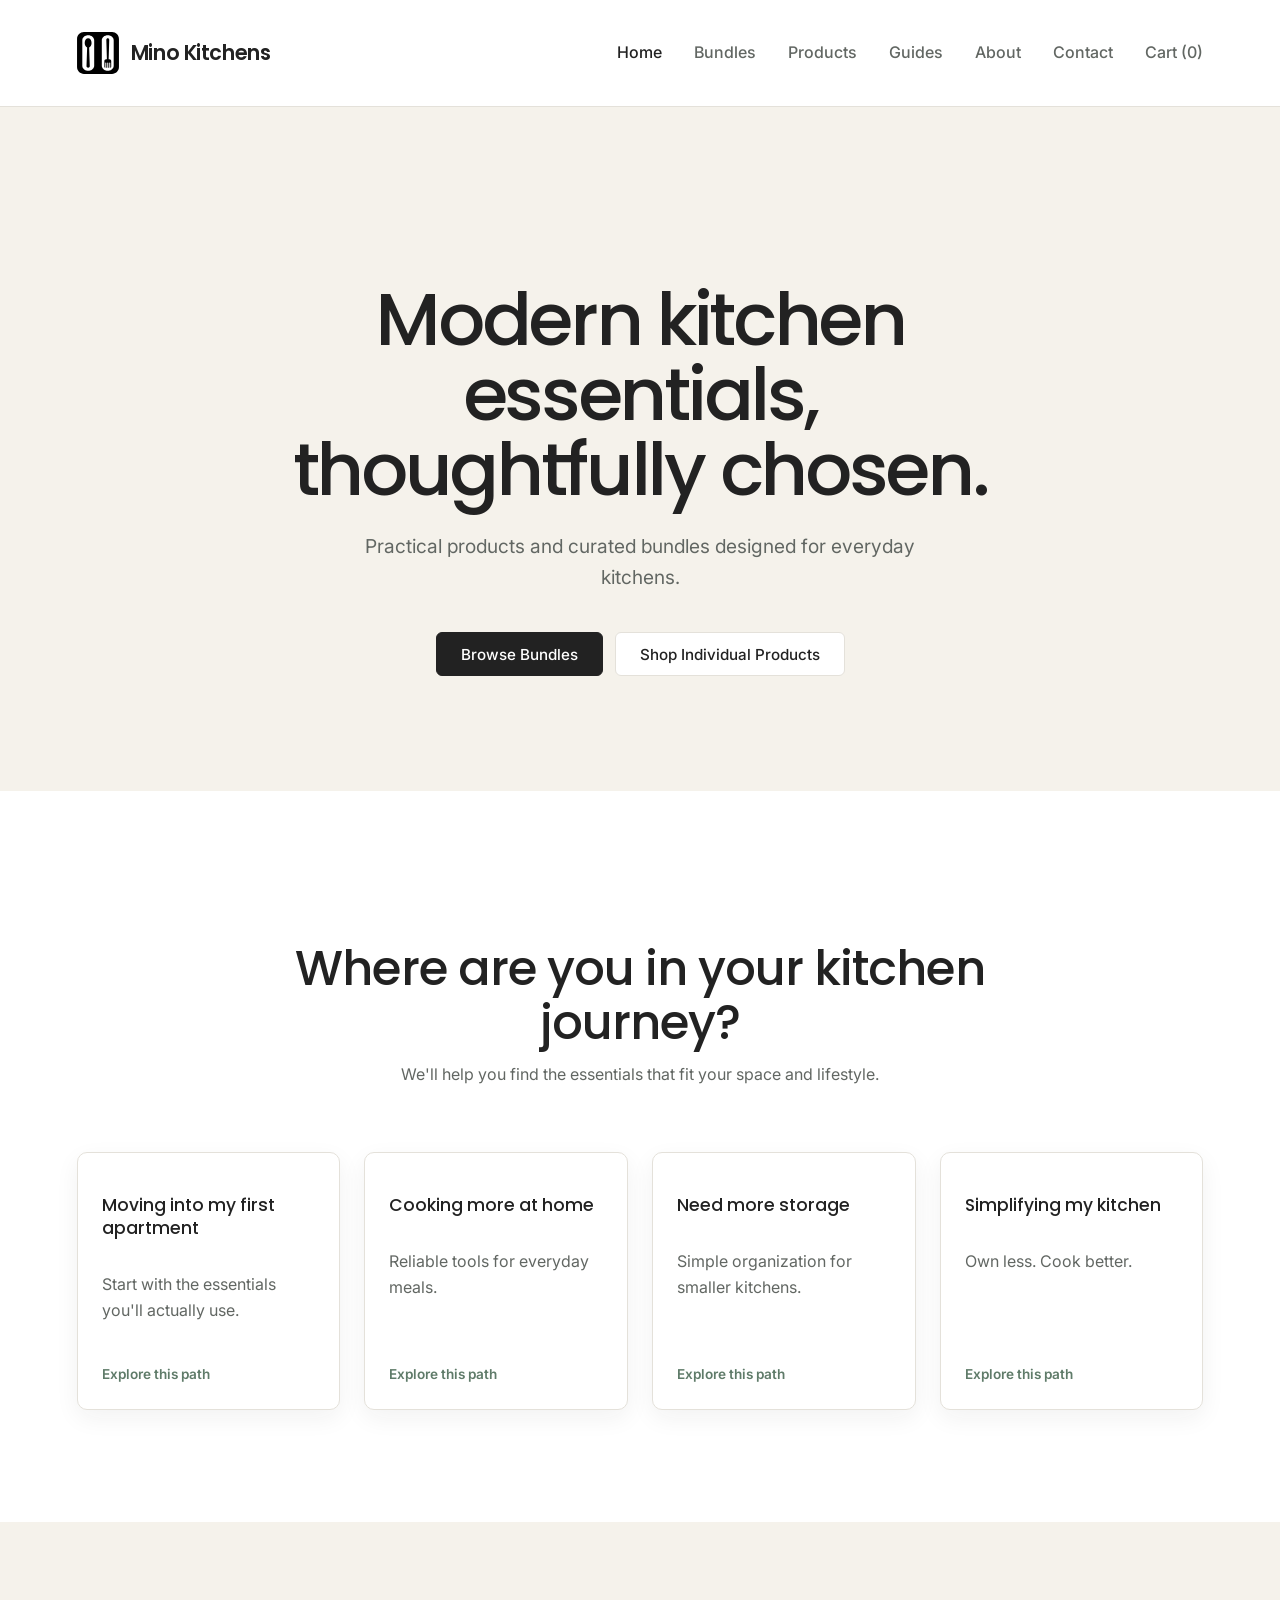
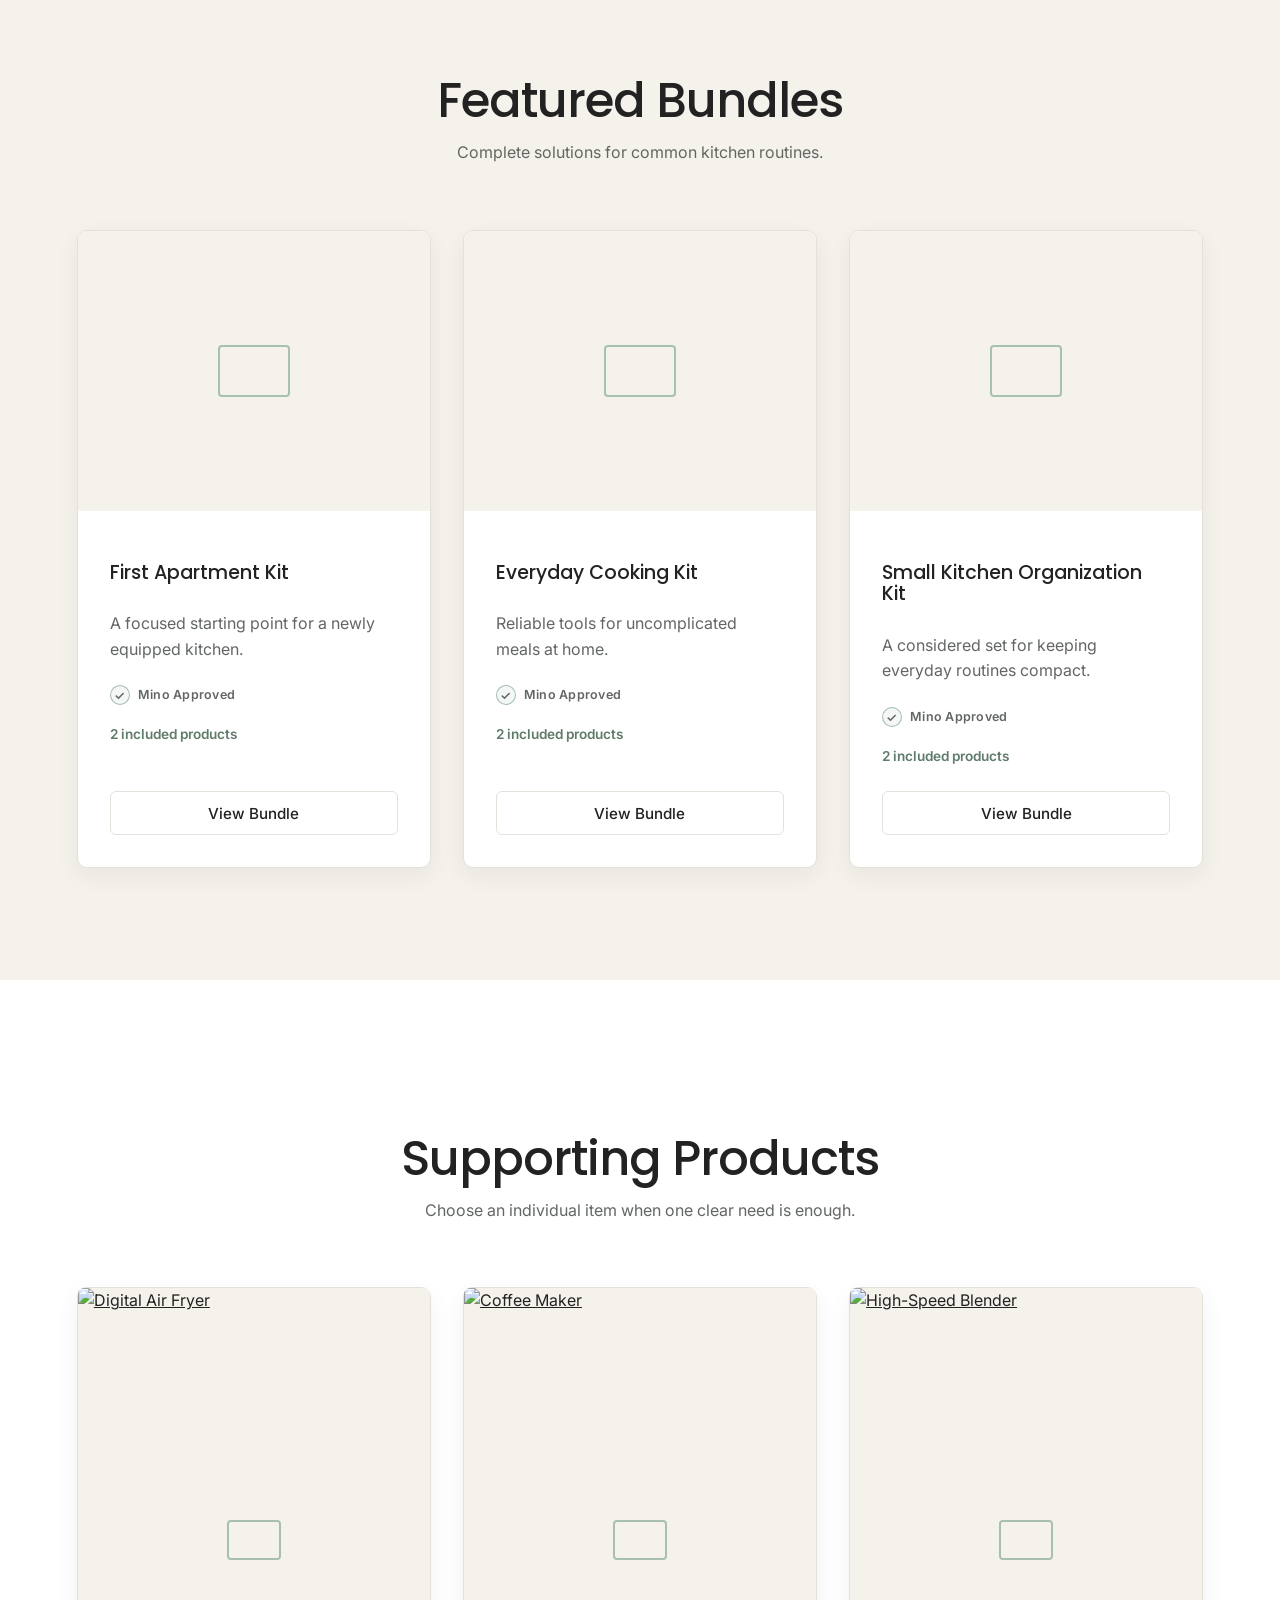
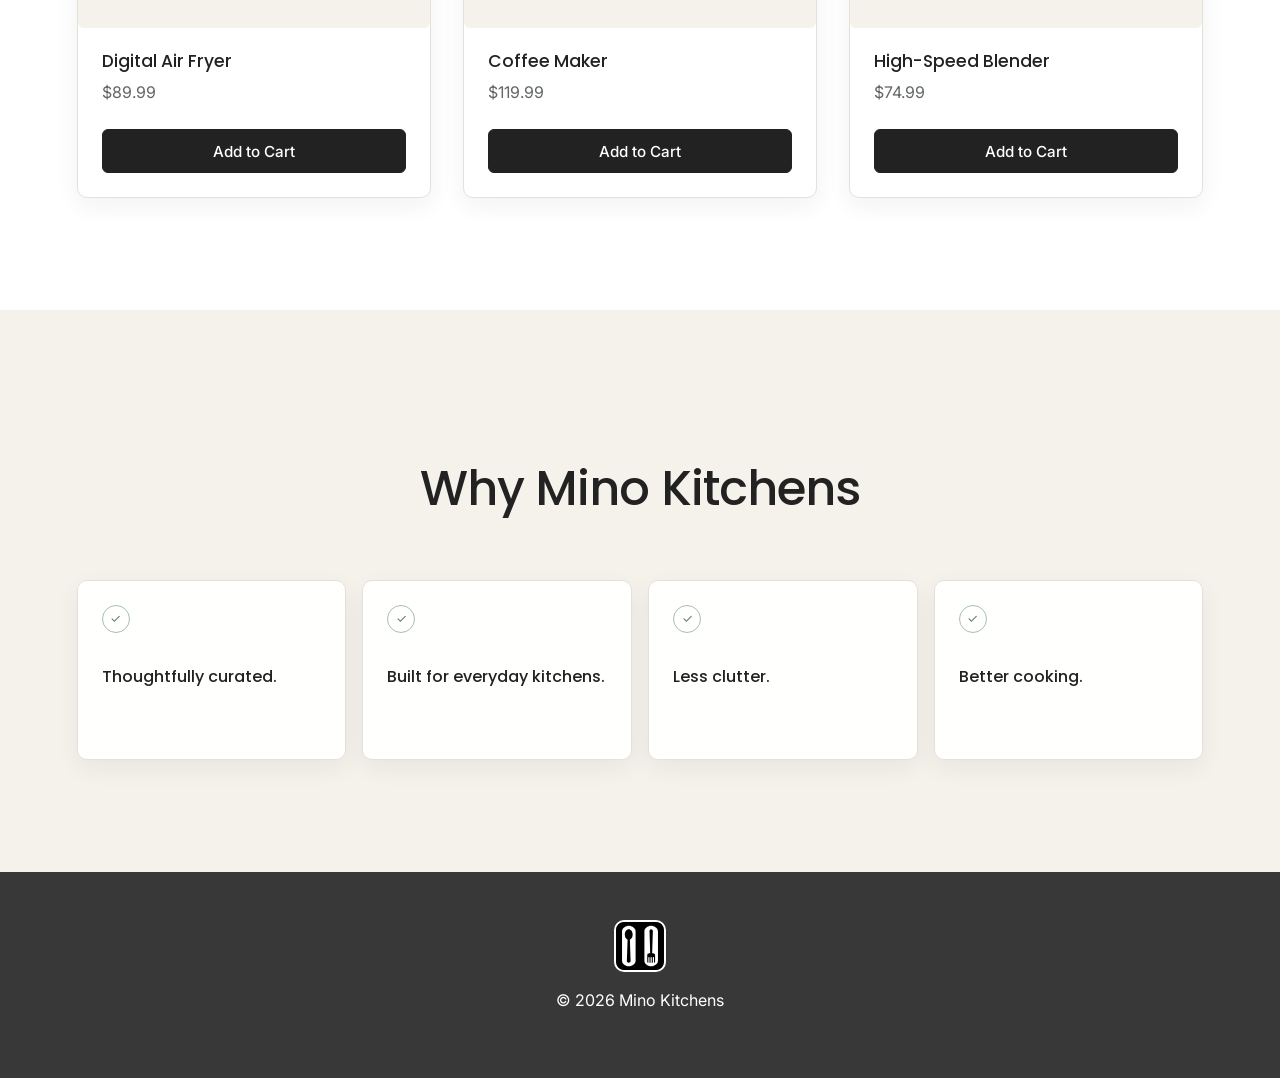
==== commit 69bc3860: "optimization" ====
--- a/index.html
+++ b/index.html
@@ -22,8 +22,8 @@
 
     <main>
 
-      <section id="hero">
-        <div class="hero-content">
+      <section id="hero" class="section">
+        <div class="hero-content container-narrow">
           <h1>Modern kitchen essentials, thoughtfully chosen.</h1>
 
           <p>
@@ -31,13 +31,13 @@
           </p>
 
           <div class="hero-actions">
-            <a href="bundles.html" class="hero-button">Browse Bundles</a>
-            <a href="products.html" class="secondary-button">Shop Individual Products</a>
+            <a href="bundles.html" class="button button--primary hero-button">Browse Bundles</a>
+            <a href="products.html" class="button button--secondary secondary-button">Shop Individual Products</a>
           </div>
         </div>
       </section>
 
-      <section id="kitchen-journey">
+      <section id="kitchen-journey" class="section">
         <mino-section-header
           heading="Where are you in your kitchen journey?"
           copy="We'll help you find the essentials that fit your space and lifestyle."
@@ -45,7 +45,7 @@
         <div id="journey-grid" class="journey-grid"></div>
       </section>
 
-      <section id="featured-bundles">
+      <section id="featured-bundles" class="section section-light">
         <mino-section-header
           heading="Featured Bundles"
           copy="Complete solutions for common kitchen routines."
@@ -53,7 +53,7 @@
         <div id="bundle-grid" class="bundle-grid"></div>
       </section>
 
-     <section id="featured-products">
+     <section id="featured-products" class="section">
 
   <mino-section-header
     heading="Supporting Products"
@@ -66,7 +66,7 @@
 
 </section>
 
-      <section id="why-us">
+      <section id="why-us" class="section">
 
         <mino-section-header heading="Why Mino Kitchens"></mino-section-header>
 
--- a/css/variables.css
+++ b/css/variables.css
@@ -68,6 +68,17 @@
   --container-width: 1180px;
   --content-width: 720px;
   --container-wide: 1280px;
+  --content-width-sm: 560px;
+  --reading-width: 680px;
+  --article-width: 760px;
+  --feature-width: 820px;
+  --content-width-lg: 900px;
+  --catalog-width: 960px;
+  --card-width: 360px;
+  --card-width-wide: 420px;
+  --control-width: 500px;
+  --control-height: 44px;
+  --field-height: 52px;
   --card-radius: 10px;
   --button-radius: 6px;
   --radius-sm: 4px;
@@ -77,6 +88,8 @@
   --radius-pill: 999px;
   --radius-round: 50%;
   --border-width: 1px;
+  --border-width-strong: 2px;
+  --focus-ring-width: 3px;
   --border-accent-width: 4px;
 
   /* Elevation and motion */
@@ -86,4 +99,8 @@
   --shadow-focus: 0 0 0 3px var(--color-secondary-focus);
   --transition-fast: 120ms ease;
   --transition-normal: 180ms ease;
+  --motion-lift-xs: -1px;
+  --motion-lift-sm: -2px;
+  --motion-lift-md: -3px;
+  --motion-lift-lg: -8px;
 }
--- a/css/base.css
+++ b/css/base.css
@@ -58,7 +58,7 @@
 }
 
 :focus-visible {
-  outline: 3px solid var(--color-secondary);
+  outline: var(--focus-ring-width) solid var(--color-secondary);
   outline-offset: var(--space-3xs);
 }
 
--- a/css/styles.css
+++ b/css/styles.css
@@ -93,7 +93,7 @@
 }
 
 .hero-content {
-  max-width: 700px;
+  max-width: var(--content-width);
   padding: var(--space-sm);
 }
 
@@ -127,7 +127,7 @@
 
 .hero-button:hover {
   background: var(--color-accent);
-  transform: translateY(-3px);
+  transform: translateY(var(--motion-lift-md));
 }
 
 /* =========================
@@ -205,7 +205,7 @@
 }
 
 .product-card:hover {
-  transform: translateY(-8px);
+  transform: translateY(var(--motion-lift-lg));
 }
 
 .product-card img {
@@ -258,7 +258,7 @@
 #why-us ul {
   list-style: none;
 
-  max-width: 500px;
+  max-width: var(--control-width);
 
   margin: auto;
 }
@@ -327,7 +327,7 @@
 
 .detail-container {
 
-  max-width: 1200px;
+  max-width: var(--container-width);
 
   margin: auto;
 
@@ -458,7 +458,7 @@
 
 .category-grid,
 .product-grid {
-  max-width: 1100px;
+  max-width: var(--container-width);
   margin: 0 auto;
 }
 
@@ -468,7 +468,7 @@
 }
 
 .category-card:hover {
-  transform: translateY(-6px);
+  transform: translateY(var(--motion-lift-lg));
   box-shadow: var(--shadow-medium);
 }
 
@@ -483,7 +483,7 @@
 ========================= */
 
 .product-layout {
-  max-width: 1100px;
+  max-width: var(--container-width);
   margin: var(--space-3xl) auto;
   display: grid;
   grid-template-columns: 1fr 1fr;
@@ -602,7 +602,7 @@
 a:focus-visible,
 input:focus-visible,
 select:focus-visible {
-  outline: 3px solid var(--color-accent);
+  outline: var(--focus-ring-width) solid var(--color-accent);
   outline-offset: 3px;
 }
 
@@ -708,7 +708,7 @@
 .product-card button:hover,
 #add-cart:hover,
 .remove:hover {
-  transform: translateY(-2px);
+  transform: translateY(var(--motion-lift-sm));
   box-shadow: var(--shadow-medium);
 }
 
@@ -717,7 +717,7 @@
 ========================= */
 
 .products-page {
-  max-width: 1240px;
+  max-width: var(--container-wide);
   min-height: 70vh;
   margin: 0 auto;
 }
@@ -736,7 +736,7 @@
 
 .catalog-controls {
   display: flex;
-  max-width: 900px;
+  max-width: var(--content-width-lg);
   margin: 0 auto var(--space-sm);
   gap: var(--space-sm);
   align-items: end;
@@ -747,7 +747,7 @@
   width: auto;
   max-width: none;
   margin: 0;
-  border: 1px solid var(--color-border);
+  border: var(--border-width) solid var(--color-border);
   background: var(--color-on-dark);
   transition: border-color var(--transition-normal), box-shadow var(--transition-normal);
 }
@@ -770,7 +770,7 @@
 .sort-control select {
   height: 52px;
   padding: 0 var(--space-xl) 0 var(--space-xs);
-  border: 1px solid var(--color-border);
+  border: var(--border-width) solid var(--color-border);
   border-radius: var(--radius-md);
   background: var(--color-on-dark);
   color: var(--color-text);
@@ -780,7 +780,7 @@
 
 .category-filters {
   display: flex;
-  max-width: 900px;
+  max-width: var(--content-width-lg);
   margin: 0 auto var(--space-sm);
   gap: var(--space-2xs);
   flex-wrap: wrap;
@@ -788,7 +788,7 @@
 
 .filter-button {
   padding: var(--space-2xs) var(--space-sm);
-  border: 1px solid var(--color-border);
+  border: var(--border-width) solid var(--color-border);
   border-radius: var(--radius-pill);
   background: var(--color-on-dark);
   color: var(--color-text-muted);
@@ -800,7 +800,7 @@
 .filter-button:hover {
   border-color: var(--color-accent);
   color: var(--color-accent);
-  transform: translateY(-1px);
+  transform: translateY(var(--motion-lift-xs));
 }
 
 .filter-button.active {
@@ -811,7 +811,7 @@
 }
 
 .product-count {
-  max-width: 900px;
+  max-width: var(--content-width-lg);
   min-height: 24px;
   margin: 0 auto var(--space-md);
   color: var(--color-text-muted);
@@ -821,7 +821,7 @@
 .catalog-message {
   grid-column: 1 / -1;
   padding: var(--space-2xl) var(--space-md);
-  border: 1px dashed var(--color-border);
+  border: var(--border-width) dashed var(--color-border);
   border-radius: var(--radius-lg);
   background: var(--color-on-dark);
   color: var(--color-text-muted);
@@ -829,7 +829,7 @@
 }
 
 .cart-page {
-  max-width: 900px;
+  max-width: var(--content-width-lg);
   min-height: 65vh;
   margin: 0 auto;
 }
@@ -873,7 +873,7 @@
   }
 }
 
-@media (max-width: 560px) {
+@media (max-width: var(--content-width-sm)) {
   .navbar {
     justify-content: center;
     padding: var(--space-xs) var(--space-sm);
@@ -928,7 +928,7 @@
 }
 
 .section-header {
-  max-width: 720px;
+  max-width: var(--content-width);
   margin: 0 auto var(--space-2xl);
   text-align: center;
 }
@@ -938,7 +938,7 @@
 }
 
 .section-header > p:not(.eyebrow) {
-  max-width: 620px;
+  max-width: var(--reading-width);
   margin: 0 auto;
   color: var(--color-text-muted);
 }
@@ -966,7 +966,7 @@
   display: inline-grid;
   width: 20px;
   height: 20px;
-  border: 1px solid var(--color-secondary-border);
+  border: var(--border-width) solid var(--color-secondary-border);
   border-radius: var(--radius-round);
   place-items: center;
   background: var(--color-secondary-soft);
@@ -993,14 +993,14 @@
 .guides-page,
 .guide-detail,
 .bundle-detail-page {
-  max-width: 1180px;
+  max-width: var(--container-width);
   min-height: 70vh;
   margin: 0 auto;
   padding: var(--space-section) var(--space-lg) var(--space-page-end);
 }
 
 .page-header {
-  max-width: 720px;
+  max-width: var(--content-width);
   margin: 0 auto var(--space-3xl);
   text-align: center;
 }
@@ -1019,7 +1019,7 @@
 .page-header > p:not(.eyebrow),
 .article-header > p:not(.eyebrow),
 .bundle-detail-intro > p:not(.eyebrow) {
-  max-width: 640px;
+  max-width: var(--reading-width);
   margin: 0 auto;
   color: var(--color-text-muted);
   font-size: var(--font-size-card-title);
@@ -1064,7 +1064,7 @@
 
 .bundle-guidance-grid article {
   padding: var(--space-xl);
-  border: 1px solid var(--color-border);
+  border: var(--border-width) solid var(--color-border);
   border-radius: var(--radius-md);
 }
 
@@ -1089,21 +1089,21 @@
 }
 
 .bundle-products-section {
-  border-top: 1px solid var(--color-border);
+  border-top: var(--border-width) solid var(--color-border);
 }
 
 .bundle-products-section .product-grid {
-  max-width: 790px;
+  max-width: var(--feature-width);
   grid-template-columns: repeat(2, minmax(0, 1fr));
 }
 
 .optional-products .product-grid {
-  max-width: 380px;
+  max-width: var(--card-width);
   grid-template-columns: minmax(0, 1fr);
 }
 
 .bundle-rationale {
-  max-width: 900px;
+  max-width: var(--content-width-lg);
   margin: 0 auto;
   padding-right: var(--space-3xl);
   padding-left: var(--space-3xl);
@@ -1120,22 +1120,22 @@
 
 .bundle-rationale p,
 .bundle-cta > p:not(.eyebrow) {
-  max-width: 680px;
+  max-width: var(--reading-width);
   margin: 0 auto;
 }
 
 .bundle-faq {
-  max-width: 840px;
+  max-width: var(--feature-width);
   margin: 0 auto;
 }
 
 .faq-list {
-  border-top: 1px solid var(--color-border);
+  border-top: var(--border-width) solid var(--color-border);
 }
 
 .faq-list details {
   padding: var(--space-md) 0;
-  border-bottom: 1px solid var(--color-border);
+  border-bottom: var(--border-width) solid var(--color-border);
 }
 
 .faq-list summary {
@@ -1145,7 +1145,7 @@
 }
 
 .faq-list p {
-  max-width: 680px;
+  max-width: var(--reading-width);
   padding-top: var(--space-xs);
 }
 
@@ -1164,11 +1164,11 @@
 
 .product-selection {
   padding: var(--space-5xl) 0;
-  border-top: 1px solid var(--color-border);
+  border-top: var(--border-width) solid var(--color-border);
 }
 
 .product-selection-content {
-  max-width: 960px;
+  max-width: var(--catalog-width);
 }
 
 .product-selection h2 {
@@ -1181,7 +1181,7 @@
 }
 
 .philosophy-explanation {
-  max-width: 680px;
+  max-width: var(--reading-width);
   margin-bottom: var(--space-xl);
   color: var(--color-text-muted);
 }
@@ -1220,7 +1220,7 @@
   display: flex;
   min-height: 270px;
   padding: var(--space-xl);
-  border: 1px solid var(--color-border);
+  border: var(--border-width) solid var(--color-border);
   border-radius: var(--radius-md);
   flex-direction: column;
 }
@@ -1247,7 +1247,7 @@
 }
 
 .article-layout {
-  max-width: 820px;
+  max-width: var(--feature-width);
   margin: 0 auto;
 }
 
@@ -1257,13 +1257,13 @@
 }
 
 .article-content {
-  max-width: 720px;
+  max-width: var(--content-width);
   margin: 0 auto;
 }
 
 .article-content section {
   padding: var(--space-2xl) 0;
-  border-top: 1px solid var(--color-border);
+  border-top: var(--border-width) solid var(--color-border);
 }
 
 .article-content h2 {
@@ -1277,7 +1277,7 @@
 }
 
 .guide-progress-note {
-  max-width: 720px;
+  max-width: var(--content-width);
   margin: var(--space-2xl) auto 0;
   padding: var(--space-lg);
   border-radius: var(--radius-md);
@@ -1302,7 +1302,7 @@
   }
 }
 
-@media (max-width: 700px) {
+@media (max-width: var(--content-width)) {
   .bundles-page,
   .guides-page,
   .guide-detail,
@@ -1371,7 +1371,7 @@
 }
 
 .about-page {
-  max-width: 1180px;
+  max-width: var(--container-width);
   margin: 0 auto;
   padding: 0 var(--space-lg) var(--space-page-end);
 }
@@ -1386,7 +1386,7 @@
 }
 
 .about-hero h1 {
-  max-width: 560px;
+  max-width: var(--content-width-sm);
   margin-bottom: var(--space-sm);
   color: var(--color-primary);
   font-size: var(--font-size-hero);
@@ -1409,7 +1409,7 @@
 .about-story {
   display: grid;
   padding: var(--space-page-end) 0;
-  border-top: 1px solid var(--color-border);
+  border-top: var(--border-width) solid var(--color-border);
   grid-template-columns: minmax(230px, 0.6fr) minmax(0, 1.4fr);
   column-gap: var(--space-4xl);
 }
@@ -1425,7 +1425,7 @@
 }
 
 .about-story-copy {
-  max-width: 680px;
+  max-width: var(--reading-width);
   grid-column: 2;
   grid-row: 1 / span 3;
 }
@@ -1457,7 +1457,7 @@
 }
 
 .mission-block > p:last-child {
-  max-width: 680px;
+  max-width: var(--reading-width);
   grid-column: 2;
   grid-row: 1 / span 2;
   align-self: center;
@@ -1472,7 +1472,7 @@
 
 .brand-principle-grid {
   display: grid;
-  max-width: 1100px;
+  max-width: var(--container-width);
   margin: 0 auto;
   grid-template-columns: repeat(5, minmax(0, 1fr));
   gap: var(--space-sm);
@@ -1482,7 +1482,7 @@
   min-width: 0;
   min-height: 180px;
   padding: var(--space-lg) var(--space-md);
-  border: 1px solid var(--color-border);
+  border: var(--border-width) solid var(--color-border);
   border-radius: var(--radius-md);
   background: var(--color-on-dark);
 }
@@ -1492,7 +1492,7 @@
   width: 28px;
   height: 28px;
   margin-bottom: var(--space-lg);
-  border: 1px solid var(--color-secondary-border);
+  border: var(--border-width) solid var(--color-secondary-border);
   border-radius: var(--radius-round);
   place-items: center;
   color: var(--color-secondary-dark);
@@ -1526,7 +1526,7 @@
 }
 
 .brand-cta p {
-  max-width: 680px;
+  max-width: var(--reading-width);
   margin: 0 auto;
   color: var(--color-text-muted);
   font-size: var(--font-size-card-title);
@@ -1537,7 +1537,7 @@
 }
 
 mino-mission-callout {
-  max-width: 1180px;
+  max-width: var(--container-width);
   margin: 0 auto var(--space-section);
   padding: 0 var(--space-lg);
 }
@@ -1559,7 +1559,7 @@
 }
 
 .mission-callout > p {
-  max-width: 650px;
+  max-width: var(--reading-width);
   color: var(--color-text-muted);
 }
 
@@ -1583,7 +1583,7 @@
   }
 }
 
-@media (max-width: 700px) {
+@media (max-width: var(--content-width)) {
   .about-page {
     padding: 0 var(--space-sm) var(--space-5xl);
   }
@@ -1670,7 +1670,7 @@
   gap: var(--space-md);
   align-items: center;
   margin: 0;
-  border: 1px solid var(--color-border);
+  border: var(--border-width) solid var(--color-border);
 }
 
 .cart-item-details h2 {
@@ -1688,7 +1688,7 @@
 .qty-controls {
   margin: 0;
   gap: 0;
-  border: 1px solid var(--color-border);
+  border: var(--border-width) solid var(--color-border);
   border-radius: var(--radius-md);
   overflow: hidden;
 }
@@ -1725,10 +1725,10 @@
 }
 
 .cart-summary {
-  max-width: 420px;
+  max-width: var(--card-width-wide);
   margin: var(--space-lg) 0 0 auto;
   padding: var(--space-md);
-  border: 1px solid var(--color-border);
+  border: var(--border-width) solid var(--color-border);
   border-radius: var(--radius-lg);
   background: var(--color-on-dark);
   box-shadow: var(--shadow-light);
@@ -1754,7 +1754,7 @@
 
 .empty-cart {
   padding: var(--space-3xl) var(--space-md);
-  border: 1px dashed var(--color-border);
+  border: var(--border-width) dashed var(--color-border);
   border-radius: var(--radius-xl);
   background: var(--color-on-dark);
   text-align: center;
@@ -1765,7 +1765,7 @@
 }
 
 .empty-cart p {
-  max-width: 500px;
+  max-width: var(--control-width);
   margin: 0 auto var(--space-lg);
   color: var(--color-text-muted);
 }
@@ -1781,7 +1781,7 @@
   opacity: 1;
 }
 
-@media (max-width: 700px) {
+@media (max-width: var(--content-width)) {
   .cart-item {
     grid-template-columns: 1fr auto;
     gap: var(--space-sm);
@@ -1815,7 +1815,7 @@
 
 .navbar {
   padding: var(--space-md) 6vw;
-  border-bottom: 1px solid var(--color-border);
+  border-bottom: var(--border-width) solid var(--color-border);
   background: var(--color-surface-glass);
   box-shadow: none;
 }
@@ -1869,7 +1869,7 @@
 }
 
 .hero-content {
-  max-width: 760px;
+  max-width: var(--article-width);
 }
 
 .hero-content h1 {
@@ -1881,7 +1881,7 @@
 }
 
 .hero-content p {
-  max-width: 560px;
+  max-width: var(--content-width-sm);
   margin: 0 auto var(--space-xl);
   color: var(--color-text-muted);
   font-size: var(--font-size-lg);
@@ -1890,7 +1890,7 @@
 .hero-button,
 #add-cart,
 .product-card button {
-  border: 1px solid var(--color-primary);
+  border: var(--border-width) solid var(--color-primary);
   border-radius: var(--button-radius);
   background: var(--color-primary);
   color: var(--color-on-dark);
@@ -1911,13 +1911,13 @@
 
 .category-grid,
 .product-grid {
-  max-width: 1200px;
+  max-width: var(--container-width);
   gap: var(--space-2xl) var(--space-lg);
 }
 
 .category-card {
   padding: var(--space-xl) var(--space-lg);
-  border: 1px solid var(--color-border);
+  border: var(--border-width) solid var(--color-border);
   border-radius: var(--button-radius);
   background: var(--color-background);
   box-shadow: none;
@@ -1944,7 +1944,7 @@
 }
 
 .product-card {
-  max-width: 360px;
+  max-width: var(--card-width);
   border: 0;
   border-radius: 0;
   background: transparent;
@@ -2097,7 +2097,7 @@
 
 #why-us ul {
   display: grid;
-  max-width: 760px;
+  max-width: var(--article-width);
   grid-template-columns: 1fr 1fr;
   gap: 0 var(--space-2xl);
 }
@@ -2170,7 +2170,7 @@
   }
 }
 
-@media (max-width: 560px) {
+@media (max-width: var(--content-width-sm)) {
   .navbar {
     padding: var(--space-sm) var(--space-sm);
   }
@@ -2261,13 +2261,13 @@
   content: "";
   width: 54px;
   height: 40px;
-  border: 2px solid var(--color-secondary);
+  border: var(--border-width-strong) solid var(--color-secondary);
   border-radius: var(--radius-sm);
   opacity: 0.75;
 }
 
 .product-detail-page {
-  max-width: 1180px;
+  max-width: var(--container-width);
   margin: 0 auto;
 }
 
@@ -2305,7 +2305,7 @@
 }
 
 .product-info .description {
-  max-width: 520px;
+  max-width: var(--content-width-sm);
   margin-bottom: 0;
 }
 
@@ -2346,7 +2346,7 @@
 }
 
 .features {
-  max-width: 760px;
+  max-width: var(--article-width);
 }
 
 .features ul {
@@ -2379,7 +2379,7 @@
 }
 
 .content-page {
-  max-width: 760px;
+  max-width: var(--article-width);
   min-height: 65vh;
   margin: 0 auto;
   padding: var(--space-page-end) var(--space-lg);
@@ -2404,7 +2404,7 @@
 }
 
 .content-page > p:not(.eyebrow) {
-  max-width: 650px;
+  max-width: var(--reading-width);
   margin-bottom: var(--space-sm);
   color: var(--color-text-muted);
   font-size: var(--font-size-card-title);
@@ -2416,7 +2416,7 @@
   text-underline-offset: 4px;
 }
 
-@media (max-width: 900px) {
+@media (max-width: var(--content-width-lg)) {
   .product-hero {
     grid-template-columns: 1fr;
     gap: var(--space-2xl);
@@ -2481,7 +2481,7 @@
   display: inline-flex;
   min-height: 48px;
   padding: var(--space-xs) var(--space-md);
-  border: 1px solid var(--color-primary);
+  border: var(--border-width) solid var(--color-primary);
   border-radius: var(--button-radius);
   align-items: center;
   justify-content: center;
@@ -2500,7 +2500,7 @@
 .journey-grid,
 .bundle-grid {
   display: grid;
-  max-width: 1180px;
+  max-width: var(--container-width);
   margin: 0 auto;
   gap: var(--space-md);
 }
@@ -2513,7 +2513,7 @@
   display: flex;
   min-height: 240px;
   padding: var(--space-lg) var(--space-lg);
-  border: 1px solid var(--color-border);
+  border: var(--border-width) solid var(--color-border);
   border-radius: var(--radius-md);
   flex-direction: column;
   color: var(--color-primary);
@@ -2605,10 +2605,10 @@
 }
 
 .product-philosophy {
-  max-width: 820px;
+  max-width: var(--feature-width);
   margin: 0;
   padding: var(--space-3xl) 0;
-  border-top: 1px solid var(--color-border);
+  border-top: var(--border-width) solid var(--color-border);
 }
 
 .product-philosophy h2 {
@@ -2617,7 +2617,7 @@
 }
 
 .product-philosophy p {
-  max-width: 680px;
+  max-width: var(--reading-width);
   color: var(--color-text-muted);
 }
 
@@ -2630,7 +2630,7 @@
 
 .philosophy-badge {
   padding: var(--space-2xs) var(--space-xs);
-  border: 1px solid var(--color-secondary-border);
+  border: var(--border-width) solid var(--color-secondary-border);
   border-radius: var(--radius-pill);
   background: var(--color-secondary-soft);
   color: var(--color-secondary-dark);
@@ -2639,7 +2639,7 @@
 }
 
 .placeholder-page {
-  max-width: 900px;
+  max-width: var(--content-width-lg);
   min-height: 72vh;
 }
 
@@ -2666,7 +2666,7 @@
 
 .bundle-placeholder-details {
   display: grid;
-  max-width: 720px;
+  max-width: var(--content-width);
   margin: var(--space-2xl) 0 var(--space-md);
   grid-template-columns: repeat(2, minmax(0, 1fr));
   gap: var(--space-sm);
@@ -2690,7 +2690,7 @@
   font-weight: 500;
 }
 
-@media (max-width: 960px) {
+@media (max-width: var(--catalog-width)) {
   .journey-grid {
     grid-template-columns: repeat(2, minmax(0, 1fr));
   }
@@ -2700,7 +2700,7 @@
   }
 }
 
-@media (max-width: 640px) {
+@media (max-width: var(--reading-width)) {
   .hero-actions,
   .placeholder-actions {
     align-items: stretch;
@@ -2777,11 +2777,11 @@
   width: 52px;
   height: 52px;
   margin: 0 auto var(--space-sm);
-  border: 2px solid var(--color-on-dark);
+  border: var(--border-width-strong) solid var(--color-on-dark);
   border-radius: var(--card-radius);
 }
 
-@media (max-width: 560px) {
+@media (max-width: var(--content-width-sm)) {
   .logo {
     gap: var(--space-2xs);
   }
@@ -2790,199 +2790,6 @@
     width: 36px;
     height: 36px;
   }
-}
-
-/* =========================
-   Canonical Site Design System
-========================= */
-body {
-  background: var(--color-background);
-  color: var(--color-text);
-}
-
-body,
-button,
-input,
-select,
-textarea {
-  color: var(--color-text);
-}
-
-p {
-  color: inherit;
-}
-
-.page-header {
-  max-width: 720px;
-  margin: 0 auto var(--space-3xl);
-  text-align: center;
-}
-
-.page-header h1 {
-  margin-bottom: var(--space-sm);
-  color: var(--color-text);
-  font-size: var(--font-size-page-title);
-  font-weight: 500;
-  letter-spacing: -0.04em;
-  line-height: 1.08;
-}
-
-.page-header > p:not(.eyebrow) {
-  max-width: 620px;
-  margin: 0 auto;
-  color: var(--color-text-muted);
-}
-
-.page-header h1::after,
-.about-story > h2::after,
-.product-selection h2::after,
-.bundle-rationale h2::after {
-  content: "";
-  display: block;
-  width: 44px;
-  height: 3px;
-  margin: var(--space-sm) auto 0;
-  border-radius: var(--radius-pill);
-  background: var(--color-secondary);
-}
-
-.about-story > h2::after,
-.product-selection h2::after {
-  margin-right: 0;
-  margin-left: 0;
-}
-
-/* Shared controls */
-.hero-button,
-.secondary-button,
-.product-card button,
-#add-cart,
-.filter-button,
-.remove,
-.qty-controls button {
-  min-height: 44px;
-  border-radius: var(--button-radius);
-  font-family: var(--font-body);
-  font-size: var(--font-size-button);
-  font-weight: 500;
-  transition: background-color var(--transition-normal),
-    border-color var(--transition-normal), color var(--transition-normal),
-    box-shadow var(--transition-normal), transform var(--transition-normal);
-}
-
-.hero-button,
-.product-card button,
-#add-cart {
-  border: 1px solid var(--color-primary);
-  background: var(--color-primary);
-  color: var(--color-background);
-}
-
-.hero-button:hover,
-.hero-button:focus-visible,
-.product-card button:hover,
-.product-card button:focus-visible,
-#add-cart:hover,
-#add-cart:focus-visible {
-  border-color: var(--color-primary-hover);
-  background: var(--color-primary-hover);
-  box-shadow: var(--shadow-light);
-  color: var(--color-background);
-  transform: translateY(-1px);
-}
-
-.secondary-button,
-.filter-button,
-.remove {
-  border: 1px solid var(--color-border);
-  background: var(--color-background);
-  color: var(--color-text);
-}
-
-.secondary-button:hover,
-.secondary-button:focus-visible,
-.filter-button:hover,
-.filter-button:focus-visible {
-  border-color: var(--color-primary);
-  background: var(--color-primary);
-  color: var(--color-background);
-  transform: translateY(-1px);
-}
-
-.filter-button.active {
-  border-color: var(--color-secondary);
-  background: var(--color-secondary);
-  color: var(--color-primary);
-}
-
-.product-card button.added,
-#add-cart.added {
-  border-color: var(--color-secondary);
-  background: var(--color-secondary);
-  color: var(--color-primary);
-}
-
-input,
-select,
-textarea {
-  width: 100%;
-  min-height: 52px;
-  padding: var(--space-xs) var(--space-sm);
-  border: 1px solid var(--color-border);
-  border-radius: var(--button-radius);
-  background: var(--color-background);
-  font-size: var(--font-size-md);
-  transition: border-color var(--transition-normal),
-    box-shadow var(--transition-normal);
-}
-
-input:hover,
-select:hover,
-textarea:hover {
-  border-color: var(--color-border-strong);
-}
-
-input:focus,
-select:focus,
-textarea:focus {
-  border-color: var(--color-secondary);
-  box-shadow: var(--shadow-focus);
-  outline: none;
-}
-
-/* Shared card language */
-.journey-card,
-.bundle-card,
-.guide-card,
-.brand-principle-card,
-.cart-item,
-.cart-summary,
-.empty-cart,
-.benefit-card,
-.selection-grid > div {
-  border: 1px solid var(--color-border);
-  border-radius: var(--card-radius);
-  box-shadow: var(--shadow-light);
-}
-
-.journey-card,
-.bundle-card,
-.guide-card,
-.product-card {
-  transition: transform var(--transition-normal),
-    box-shadow var(--transition-normal), border-color var(--transition-normal);
-}
-
-.journey-card:hover,
-.bundle-card:hover,
-.guide-card:hover {
-  border-color: var(--color-secondary-border);
-  box-shadow: var(--shadow-light);
-  transform: translateY(-3px);
-}
-
-.product-card:hover {
-  transform: translateY(-2px);
 }
 
 /* Products */
@@ -3003,7 +2810,7 @@
 }
 
 .catalog-controls {
-  max-width: 940px;
+  max-width: var(--catalog-width);
   margin-bottom: var(--space-lg);
   padding: var(--space-lg);
   border-radius: var(--card-radius);
@@ -3012,13 +2819,13 @@
 }
 
 .category-filters {
-  max-width: 940px;
+  max-width: var(--catalog-width);
   margin-bottom: var(--space-md);
   gap: var(--space-2xs);
 }
 
 .product-count {
-  max-width: 940px;
+  max-width: var(--catalog-width);
   margin-bottom: var(--space-xl);
   color: var(--color-text-muted);
 }
@@ -3034,7 +2841,7 @@
 }
 
 .bundles-page .page-header {
-  max-width: 900px;
+  max-width: var(--content-width-lg);
   padding: var(--space-4xl) var(--space-2xl);
   border-radius: var(--card-radius);
   background: var(--color-surface);
@@ -3065,7 +2872,7 @@
 
 .bundle-guidance-grid article {
   border: 0;
-  border-left: 4px solid var(--color-secondary);
+  border-left: var(--border-accent-width) solid var(--color-secondary);
   border-radius: var(--card-radius);
   background: var(--color-secondary-soft);
   box-shadow: none;
@@ -3119,7 +2926,7 @@
   margin: 0 0 var(--space-lg);
   padding: var(--space-4xl) var(--space-3xl);
   border: 0;
-  border-left: 4px solid var(--color-secondary);
+  border-left: var(--border-accent-width) solid var(--color-secondary);
   border-radius: var(--card-radius);
   background: var(--color-secondary-soft-medium);
 }
@@ -3169,7 +2976,7 @@
 }
 
 .mission-block {
-  border-left: 4px solid var(--color-secondary);
+  border-left: var(--border-accent-width) solid var(--color-secondary);
   background: var(--color-secondary-soft-strong);
 }
 
@@ -3249,7 +3056,7 @@
 
 /* Cart */
 .cart-page {
-  max-width: 980px;
+  max-width: var(--catalog-width);
   padding: var(--space-section) var(--space-lg) var(--space-page-end);
 }
 
@@ -3287,7 +3094,7 @@
 .cart-summary {
   margin-top: var(--space-xl);
   padding: var(--space-lg);
-  border-top: 4px solid var(--color-secondary);
+  border-top: var(--border-accent-width) solid var(--color-secondary);
   background: var(--color-surface);
   box-shadow: none;
 }
@@ -3318,7 +3125,7 @@
   box-shadow: none;
 }
 
-@media (max-width: 900px) {
+@media (max-width: var(--content-width-lg)) {
   .bundle-detail-hero {
     padding: var(--space-2xl);
   }
@@ -3331,7 +3138,7 @@
   }
 }
 
-@media (max-width: 700px) {
+@media (max-width: var(--content-width)) {
   .products-page,
   .bundles-page,
   .bundle-detail-page,
--- a/css/components.css
+++ b/css/components.css
@@ -9,7 +9,7 @@
 .remove,
 .qty-controls button {
   display: inline-flex;
-  min-height: 44px;
+  min-height: var(--control-height);
   padding: var(--space-xs) var(--space-md);
   border: var(--border-width) solid transparent;
   border-radius: var(--button-radius);
@@ -42,13 +42,12 @@
   background: var(--color-primary-hover);
   box-shadow: var(--shadow-light);
   color: var(--color-on-dark);
-  transform: translateY(-1px);
+  transform: translateY(var(--motion-lift-xs));
 }
 
 .button--secondary,
 .secondary-button,
-.filter-button,
-.remove {
+.filter-button {
   border-color: var(--color-border);
   background: var(--color-background);
   color: var(--color-text);
@@ -60,11 +59,12 @@
   border-color: var(--color-primary);
   background: var(--color-primary);
   color: var(--color-on-dark);
-  transform: translateY(-1px);
+  transform: translateY(var(--motion-lift-xs));
 }
 
 .button--text,
-.text-button {
+.text-button,
+.remove {
   min-height: auto;
   padding: var(--space-2xs) 0;
   border: 0;
@@ -73,6 +73,19 @@
   text-decoration: underline;
   text-decoration-color: var(--color-accent);
   text-underline-offset: var(--space-3xs);
+}
+
+.remove {
+  color: var(--color-danger-text);
+  text-decoration-color: var(--color-accent);
+}
+
+.filter-button.active,
+.product-card button.added,
+#add-cart.added {
+  border-color: var(--color-secondary);
+  background: var(--color-secondary);
+  color: var(--color-primary);
 }
 
 .card,
@@ -98,10 +111,11 @@
 .product-card:hover,
 .bundle-card:hover,
 .journey-card:hover,
-.guide-card:hover {
+.guide-card:hover,
+.brand-principle-card:hover {
   border-color: var(--color-secondary);
   box-shadow: var(--shadow-medium);
-  transform: translateY(-3px);
+  transform: translateY(var(--motion-lift-md));
 }
 
 .card__body,
@@ -130,7 +144,37 @@
 
 .section-header > p:not(.eyebrow),
 .page-header > p:not(.eyebrow) {
+  max-width: var(--reading-width);
+  margin-right: auto;
+  margin-left: auto;
   color: var(--color-text-muted);
+}
+
+.page-header h1 {
+  margin-bottom: var(--space-sm);
+  font-size: var(--font-size-page-title);
+  font-weight: 500;
+  letter-spacing: -0.04em;
+  line-height: 1.08;
+}
+
+.page-header h1::after,
+.about-story > h2::after,
+.product-selection h2::after,
+.bundle-rationale h2::after {
+  content: "";
+  display: block;
+  width: 44px;
+  height: 3px;
+  margin: var(--space-sm) auto 0;
+  border-radius: var(--radius-pill);
+  background: var(--color-secondary);
+}
+
+.about-story > h2::after,
+.product-selection h2::after {
+  margin-right: 0;
+  margin-left: 0;
 }
 
 .eyebrow {
@@ -145,7 +189,7 @@
 select,
 textarea {
   width: 100%;
-  min-height: 52px;
+  min-height: var(--field-height);
   padding: var(--space-xs) var(--space-sm);
   border: var(--border-width) solid var(--color-border);
   border-radius: var(--button-radius);
@@ -154,6 +198,12 @@
   transition: border-color var(--transition-normal), box-shadow var(--transition-normal);
 }
 
+input:hover,
+select:hover,
+textarea:hover {
+  border-color: var(--color-border-strong);
+}
+
 input:focus,
 select:focus,
 textarea:focus {
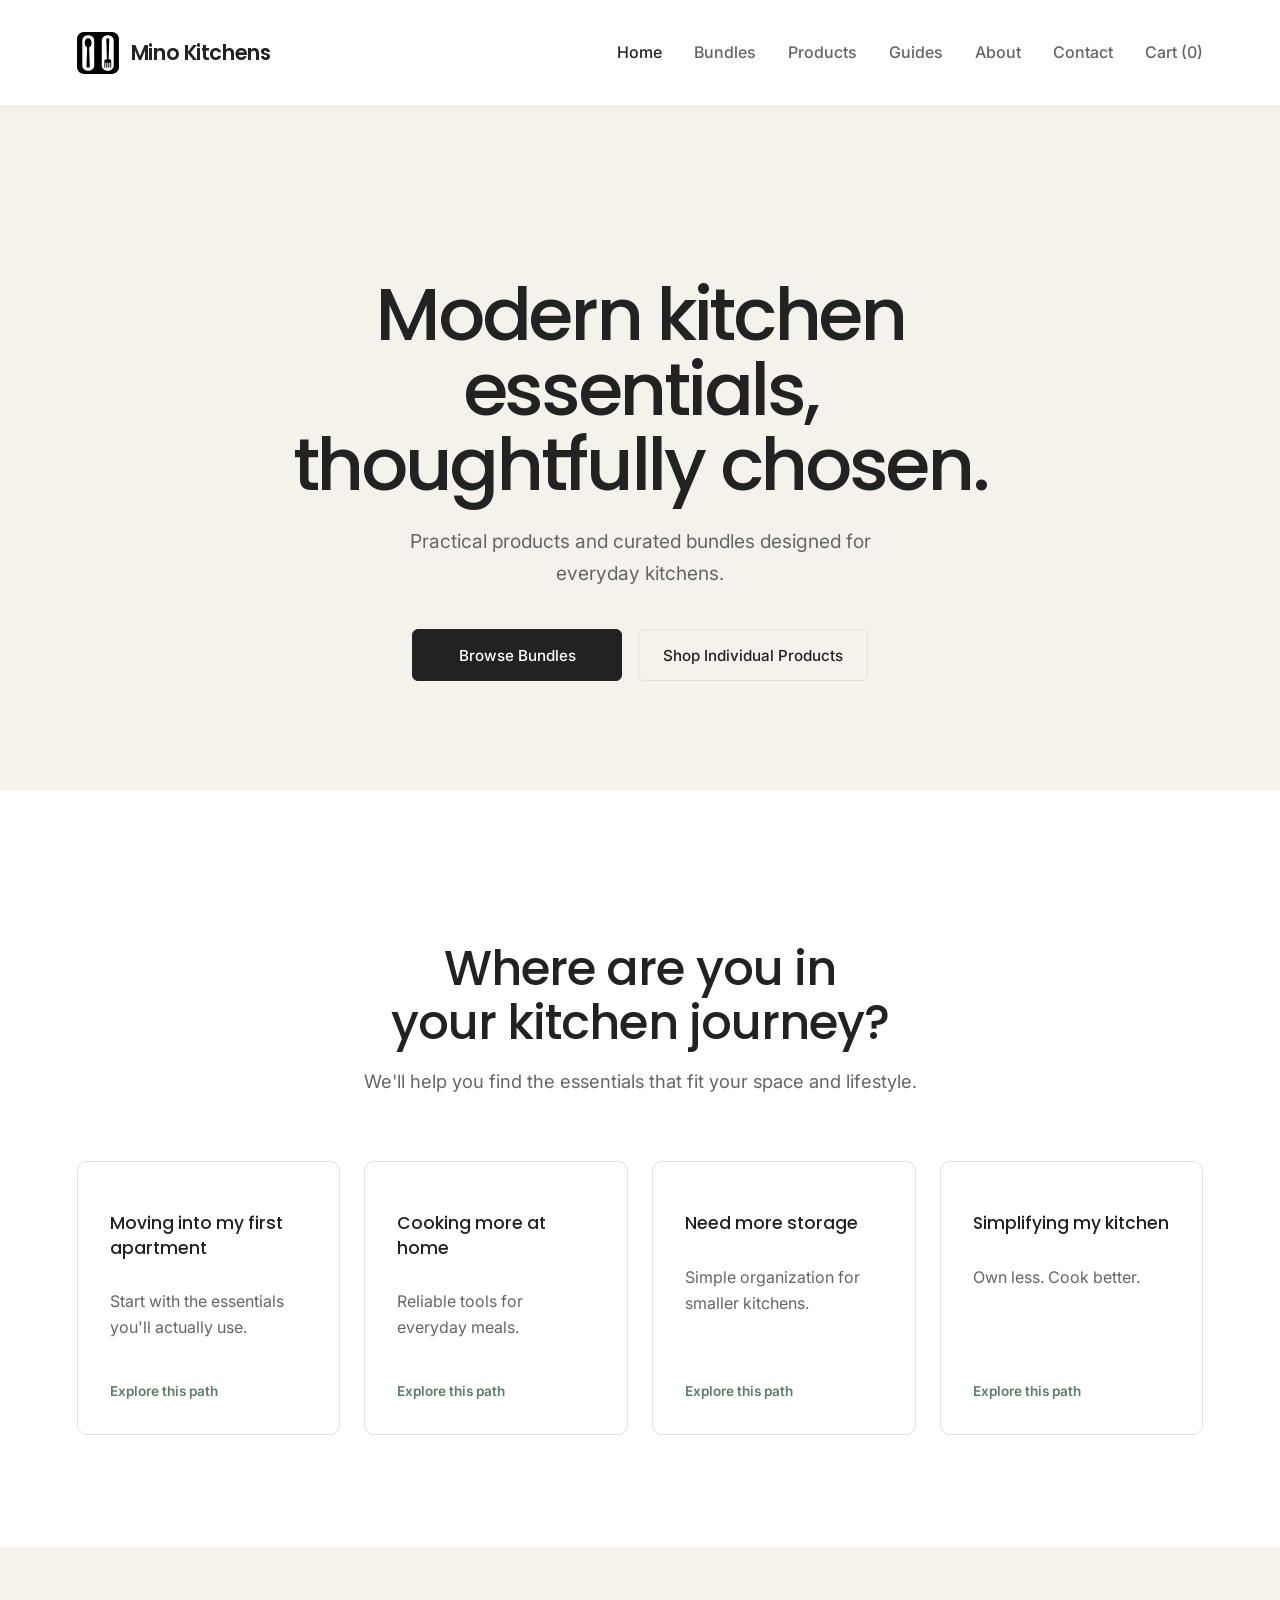
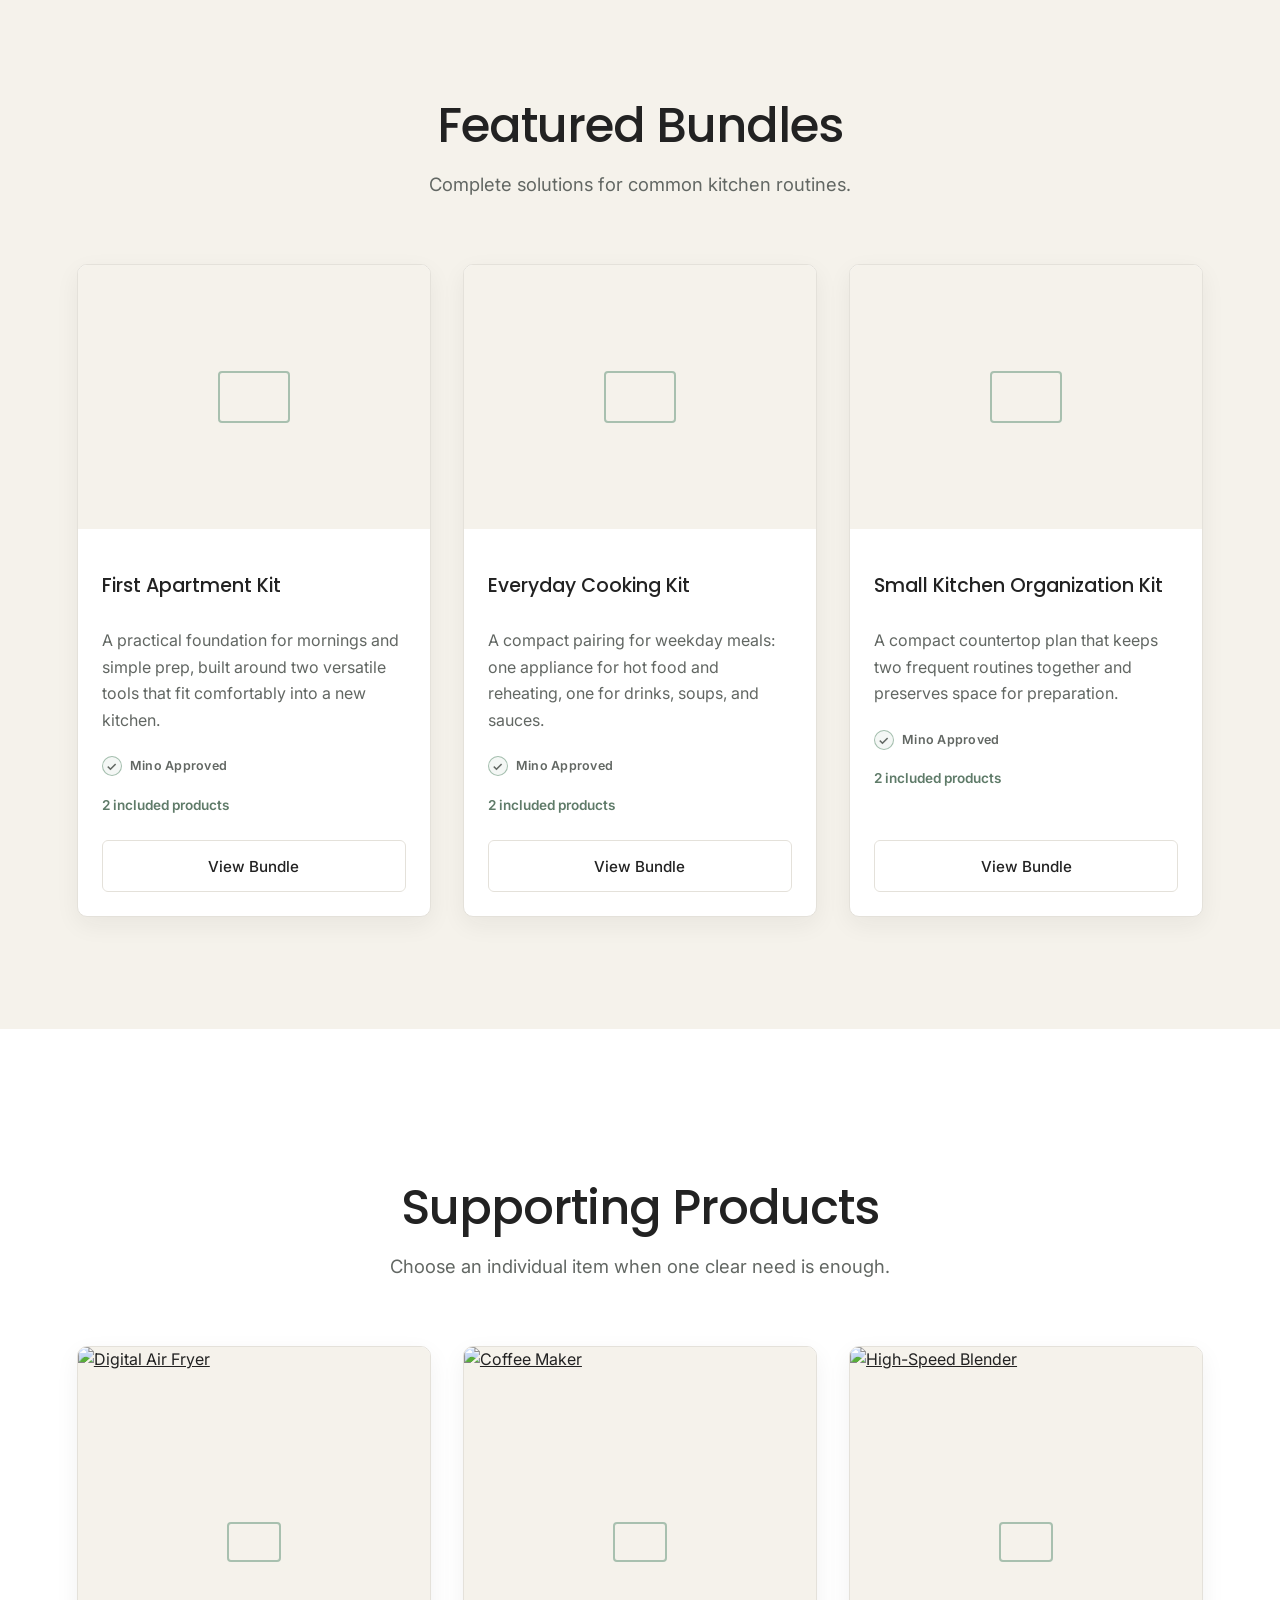
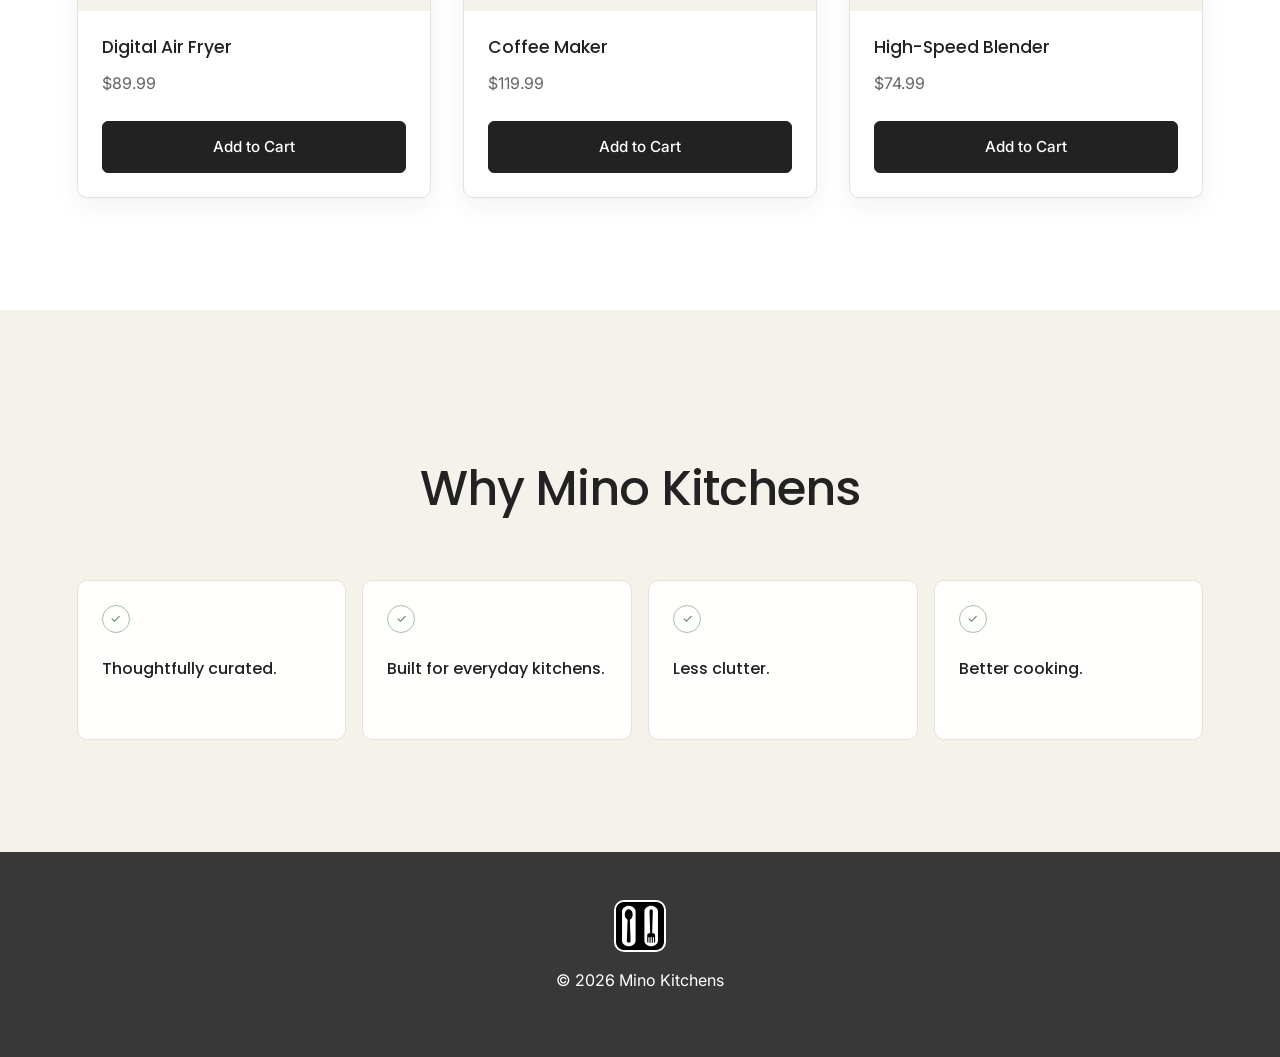
==== commit 08f43791: "polishing - part 1" ====
--- a/index.html
+++ b/index.html
@@ -14,6 +14,7 @@
     <link rel="stylesheet" href="css/components.css">
     <link rel="stylesheet" href="css/utilities.css">
     <link rel="stylesheet" href="css/responsive.css">
+    <link rel="stylesheet" href="css/home.css">
   </head>
 
   <body>
@@ -53,18 +54,14 @@
         <div id="bundle-grid" class="bundle-grid"></div>
       </section>
 
-     <section id="featured-products" class="section">
+      <section id="featured-products" class="section">
+        <mino-section-header
+          heading="Supporting Products"
+          copy="Choose an individual item when one clear need is enough."
+        ></mino-section-header>
 
-  <mino-section-header
-    heading="Supporting Products"
-    copy="Choose an individual item when one clear need is enough."
-  ></mino-section-header>
-
-  <div id="product-grid" class="product-grid">
-
-  </div>
-
-</section>
+        <div id="product-grid" class="product-grid"></div>
+      </section>
 
       <section id="why-us" class="section">
 
@@ -78,6 +75,7 @@
 
     <site-footer></site-footer>
 
+    <script src="js/data/validator.js"></script>
     <script src="js/core/cart.js"></script>
     <script src="js/data/data-access.js"></script>
     <script src="js/data/bundle-access.js"></script>
--- a/css/styles.css
+++ b/css/styles.css
@@ -873,7 +873,7 @@
   }
 }
 
-@media (max-width: var(--content-width-sm)) {
+@media (max-width: 560px) {
   .navbar {
     justify-content: center;
     padding: var(--space-xs) var(--space-sm);
@@ -1302,7 +1302,7 @@
   }
 }
 
-@media (max-width: var(--content-width)) {
+@media (max-width: 720px) {
   .bundles-page,
   .guides-page,
   .guide-detail,
@@ -1583,7 +1583,7 @@
   }
 }
 
-@media (max-width: var(--content-width)) {
+@media (max-width: 720px) {
   .about-page {
     padding: 0 var(--space-sm) var(--space-5xl);
   }
@@ -1781,7 +1781,7 @@
   opacity: 1;
 }
 
-@media (max-width: var(--content-width)) {
+@media (max-width: 720px) {
   .cart-item {
     grid-template-columns: 1fr auto;
     gap: var(--space-sm);
@@ -2170,7 +2170,7 @@
   }
 }
 
-@media (max-width: var(--content-width-sm)) {
+@media (max-width: 560px) {
   .navbar {
     padding: var(--space-sm) var(--space-sm);
   }
@@ -2416,7 +2416,7 @@
   text-underline-offset: 4px;
 }
 
-@media (max-width: var(--content-width-lg)) {
+@media (max-width: 900px) {
   .product-hero {
     grid-template-columns: 1fr;
     gap: var(--space-2xl);
@@ -2690,7 +2690,7 @@
   font-weight: 500;
 }
 
-@media (max-width: var(--catalog-width)) {
+@media (max-width: 960px) {
   .journey-grid {
     grid-template-columns: repeat(2, minmax(0, 1fr));
   }
@@ -2700,7 +2700,7 @@
   }
 }
 
-@media (max-width: var(--reading-width)) {
+@media (max-width: 680px) {
   .hero-actions,
   .placeholder-actions {
     align-items: stretch;
@@ -2781,7 +2781,7 @@
   border-radius: var(--card-radius);
 }
 
-@media (max-width: var(--content-width-sm)) {
+@media (max-width: 560px) {
   .logo {
     gap: var(--space-2xs);
   }
@@ -3125,7 +3125,7 @@
   box-shadow: none;
 }
 
-@media (max-width: var(--content-width-lg)) {
+@media (max-width: 900px) {
   .bundle-detail-hero {
     padding: var(--space-2xl);
   }
@@ -3138,7 +3138,7 @@
   }
 }
 
-@media (max-width: var(--content-width)) {
+@media (max-width: 720px) {
   .products-page,
   .bundles-page,
   .bundle-detail-page,
--- a/css/components.css
+++ b/css/components.css
@@ -133,6 +133,13 @@
   padding: var(--space-lg);
 }
 
+.bundle-image img,
+.bundle-detail-image img {
+  width: 100%;
+  height: 100%;
+  object-fit: cover;
+}
+
 .section-header,
 .page-header {
   max-width: var(--content-width);
--- a/css/home.css
+++ b/css/home.css
@@ -0,0 +1,280 @@
+/* Homepage launch polish. Keep this layer scoped to existing homepage sections. */
+
+main > .section {
+  padding-block: var(--space-section);
+}
+
+#hero.section {
+  min-height: 620px;
+  height: 76svh;
+  padding-block: var(--space-5xl);
+}
+
+#hero .hero-content {
+  width: min(100%, var(--article-width));
+  margin-inline: auto;
+}
+
+#hero .hero-content h1 {
+  max-width: var(--article-width);
+  margin-inline: auto;
+  margin-bottom: var(--space-md);
+  text-wrap: balance;
+}
+
+#hero .hero-content p {
+  margin-bottom: var(--space-xl);
+  line-height: 1.65;
+  text-wrap: pretty;
+}
+
+#hero .hero-actions {
+  gap: var(--space-sm);
+}
+
+#hero .hero-actions .button {
+  min-width: 210px;
+  min-height: var(--field-height);
+  padding: var(--space-sm) var(--space-md);
+}
+
+#hero .hero-actions .button--secondary {
+  background: transparent;
+}
+
+main > .section .section-header {
+  margin-bottom: var(--space-3xl);
+}
+
+main > .section .section-header h2 {
+  margin-bottom: var(--space-sm);
+  text-wrap: balance;
+}
+
+main > .section .section-header > p:not(.eyebrow) {
+  max-width: var(--content-width-sm);
+  font-size: var(--font-size-body-lg);
+  line-height: 1.7;
+  text-wrap: pretty;
+}
+
+#journey-grid,
+#bundle-grid,
+#product-grid,
+#why-us .brand-principle-grid {
+  width: min(100%, var(--container-width));
+  margin-inline: auto;
+}
+
+#journey-grid {
+  gap: var(--space-md);
+}
+
+#journey-grid .journey-card {
+  min-height: 220px;
+  height: 100%;
+  padding: var(--space-lg);
+  border-color: var(--color-border);
+  background: var(--color-background);
+  box-shadow: none;
+}
+
+#journey-grid .journey-card h3 {
+  margin-bottom: var(--space-xs);
+  line-height: 1.4;
+}
+
+#journey-grid .journey-card p {
+  line-height: 1.65;
+}
+
+#journey-grid .journey-direction {
+  padding-top: var(--space-md);
+}
+
+#bundle-grid,
+#product-grid {
+  align-items: stretch;
+  gap: var(--space-lg);
+}
+
+#bundle-grid .bundle-card,
+#product-grid .product-card {
+  height: 100%;
+  border-color: var(--color-border);
+  border-radius: var(--card-radius);
+  box-shadow: var(--shadow-light);
+  overflow: hidden;
+}
+
+#bundle-grid .bundle-image,
+#product-grid .product-image-link {
+  width: 100%;
+  min-height: 0;
+  height: auto;
+  aspect-ratio: 4 / 3;
+  border-radius: 0;
+  overflow: hidden;
+}
+
+#bundle-grid .bundle-image img,
+#product-grid .product-card img {
+  width: 100%;
+  height: 100%;
+  object-fit: cover;
+  opacity: 1;
+  transition: transform var(--transition-normal);
+}
+
+#bundle-grid .bundle-card-content,
+#product-grid .product-card-content {
+  display: flex;
+  padding: var(--space-md);
+  flex: 1;
+  flex-direction: column;
+}
+
+#bundle-grid .bundle-card h3,
+#product-grid .product-card h3 {
+  margin-bottom: var(--space-xs);
+  line-height: 1.4;
+}
+
+#bundle-grid .bundle-card p {
+  line-height: 1.65;
+}
+
+#product-grid .product-price {
+  margin-top: auto;
+}
+
+#bundle-grid .bundle-card .secondary-button,
+#product-grid .product-card .add-cart {
+  min-height: var(--field-height);
+}
+
+#product-grid .product-card {
+  max-width: none;
+  background: var(--color-background);
+}
+
+#product-grid .product-card-content .add-cart {
+  width: 100%;
+  margin-top: 0;
+}
+
+#why-us .brand-principle-grid {
+  gap: var(--space-sm);
+}
+
+#why-us .brand-principle-card {
+  min-height: 160px;
+  padding: var(--space-md);
+  background: var(--color-surface-glass);
+  box-shadow: none;
+}
+
+#why-us .brand-principle-card:hover {
+  border-color: var(--color-border);
+  box-shadow: none;
+  transform: none;
+}
+
+#why-us .brand-principle-icon {
+  margin-bottom: var(--space-md);
+}
+
+@media (hover: hover) {
+  #journey-grid .journey-card:hover,
+  #bundle-grid .bundle-card:hover,
+  #product-grid .product-card:hover {
+    border-color: var(--color-secondary);
+    box-shadow: var(--shadow-medium);
+    transform: translateY(var(--motion-lift-sm));
+  }
+
+  #product-grid .product-card:hover img,
+  #bundle-grid .bundle-card:hover img {
+    opacity: 1;
+    transform: scale(1.015);
+  }
+}
+
+@media (hover: none) {
+  #journey-grid .journey-card:hover,
+  #bundle-grid .bundle-card:hover,
+  #product-grid .product-card:hover {
+    border-color: var(--color-border);
+    box-shadow: var(--shadow-light);
+    transform: none;
+  }
+}
+
+@media (max-width: 960px) {
+  #journey-grid,
+  #bundle-grid {
+    grid-template-columns: repeat(2, minmax(0, 1fr));
+  }
+
+  #why-us .brand-principle-grid {
+    grid-template-columns: repeat(2, minmax(0, 1fr));
+  }
+}
+
+@media (max-width: 700px) {
+  main > .section {
+    padding-block: var(--space-4xl);
+  }
+
+  #hero.section {
+    min-height: 0;
+    height: auto;
+    padding-block: var(--space-5xl);
+  }
+
+  #hero .hero-actions {
+    width: min(100%, var(--card-width-wide));
+    margin-inline: auto;
+  }
+
+  #hero .hero-actions .button {
+    width: 100%;
+  }
+
+  main > .section .section-header {
+    margin-bottom: var(--space-2xl);
+  }
+
+  main > .section .section-header > p:not(.eyebrow) {
+    font-size: var(--font-size-md);
+  }
+
+  #journey-grid,
+  #bundle-grid,
+  #product-grid {
+    grid-template-columns: 1fr;
+    gap: var(--space-lg);
+  }
+
+  #journey-grid .journey-card {
+    min-height: 190px;
+  }
+}
+
+@media (max-width: 480px) {
+  main > .section {
+    padding-block: var(--space-3xl);
+  }
+
+  #hero.section {
+    padding-block: var(--space-4xl);
+  }
+
+  #why-us .brand-principle-grid {
+    grid-template-columns: 1fr;
+  }
+
+  #why-us .brand-principle-card {
+    min-height: 0;
+  }
+}
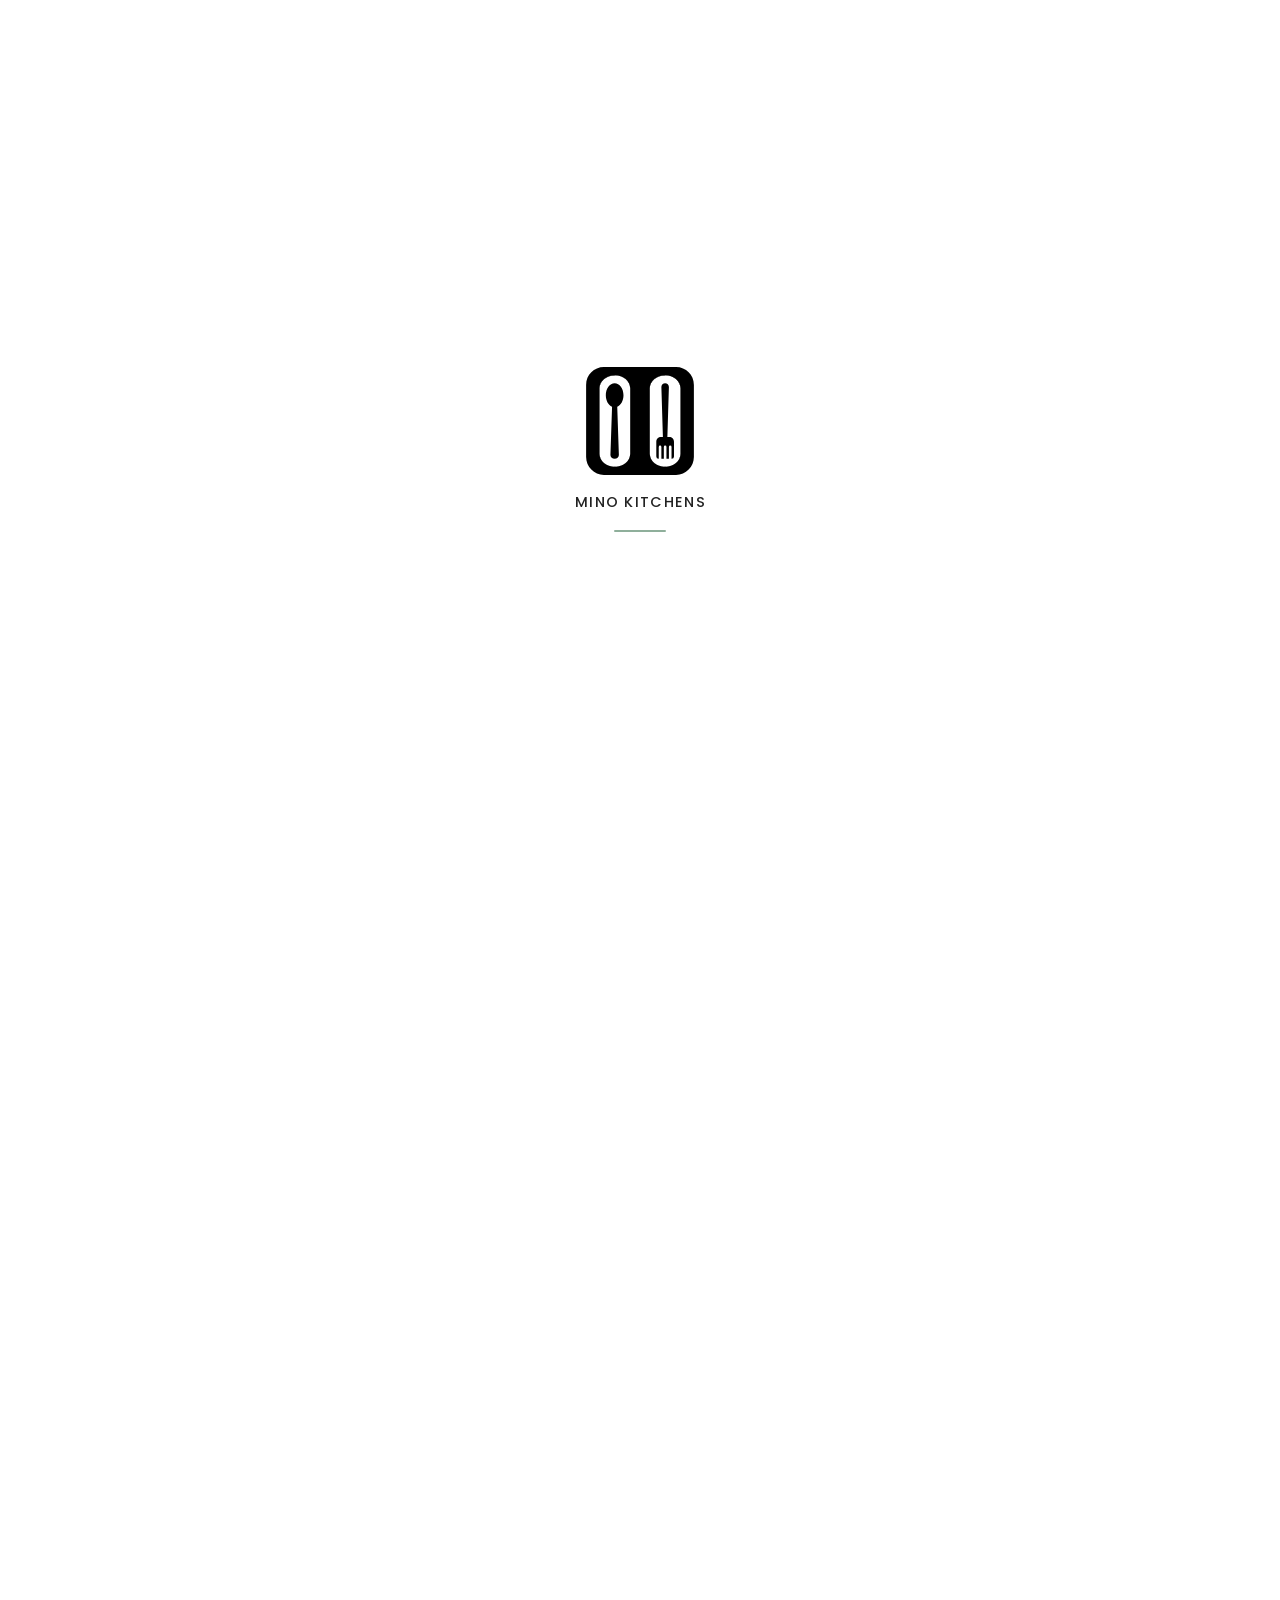
==== commit 1b510020: "animations and polishing - part 2" ====
--- a/index.html
+++ b/index.html
@@ -15,6 +15,8 @@
     <link rel="stylesheet" href="css/utilities.css">
     <link rel="stylesheet" href="css/responsive.css">
     <link rel="stylesheet" href="css/home.css">
+    <link rel="stylesheet" href="css/polish.css">
+    <script src="js/ui/site-loader.js"></script>
   </head>
 
   <body>
--- a/css/components.css
+++ b/css/components.css
@@ -218,3 +218,104 @@
   box-shadow: var(--shadow-focus);
   outline: none;
 }
+
+/* Product cards: quiet, consistent presentation across every catalog context. */
+.product-card {
+  display: flex;
+  height: 100%;
+  max-width: none;
+  border: var(--border-width) solid var(--color-border);
+  border-radius: var(--card-radius);
+  background: var(--color-background);
+  box-shadow: var(--shadow-light);
+  flex-direction: column;
+  overflow: hidden;
+}
+
+.product-card:hover {
+  border-color: var(--color-border-strong);
+  box-shadow: var(--shadow-medium);
+  transform: translateY(var(--motion-lift-sm));
+}
+
+.product-image-link {
+  display: block;
+  width: 100%;
+  height: auto;
+  aspect-ratio: 4 / 3;
+  border-radius: 0;
+  background: var(--color-surface);
+  overflow: hidden;
+}
+
+.product-card img {
+  display: block;
+  width: 100%;
+  height: 100%;
+  object-fit: cover;
+  opacity: 1;
+  transition: transform var(--transition-normal), opacity var(--transition-normal);
+}
+
+.product-card-content {
+  display: flex;
+  padding: var(--space-md);
+  flex: 1;
+  flex-direction: column;
+}
+
+.product-card-badges {
+  display: flex;
+  min-height: 26px;
+  margin-bottom: var(--space-sm);
+  gap: var(--space-2xs);
+  flex-wrap: wrap;
+}
+
+.product-card-badges .philosophy-badge {
+  padding: var(--space-3xs) var(--space-2xs);
+  border-color: var(--color-border);
+  background: var(--color-secondary-soft-subtle);
+  font-size: var(--font-size-xs);
+  font-weight: 500;
+  letter-spacing: 0.01em;
+}
+
+.product-card-content h3 {
+  margin-bottom: var(--space-sm);
+  font-size: var(--font-size-card-title);
+  font-weight: 500;
+  letter-spacing: -0.015em;
+  line-height: 1.35;
+}
+
+.product-card .product-price {
+  margin-top: auto;
+  margin-bottom: var(--space-md);
+  color: var(--color-text);
+  font-size: var(--font-size-lg);
+  font-weight: 500;
+  letter-spacing: -0.02em;
+  line-height: 1.2;
+}
+
+.product-card-content .add-cart {
+  width: 100%;
+  min-height: var(--field-height);
+  padding: var(--space-xs) var(--space-md);
+}
+
+@media (hover: hover) {
+  .product-card:hover img {
+    opacity: 1;
+    transform: scale(1.012);
+  }
+}
+
+@media (hover: none) {
+  .product-card:hover {
+    border-color: var(--color-border);
+    box-shadow: var(--shadow-light);
+    transform: none;
+  }
+}
--- a/css/home.css
+++ b/css/home.css
@@ -146,6 +146,9 @@
 
 #product-grid .product-price {
   margin-top: auto;
+  color: var(--color-text);
+  font-size: var(--font-size-lg);
+  font-weight: 500;
 }
 
 #bundle-grid .bundle-card .secondary-button,
@@ -188,7 +191,7 @@
   #journey-grid .journey-card:hover,
   #bundle-grid .bundle-card:hover,
   #product-grid .product-card:hover {
-    border-color: var(--color-secondary);
+    border-color: var(--color-border-strong);
     box-shadow: var(--shadow-medium);
     transform: translateY(var(--motion-lift-sm));
   }
--- a/css/polish.css
+++ b/css/polish.css
@@ -0,0 +1,299 @@
+/* Launch polish: a restrained final layer shared by every existing page. */
+html {
+  background: var(--color-background);
+}
+
+body {
+  color: var(--color-text);
+}
+
+main {
+  overflow: clip;
+}
+
+.page-header {
+  margin-bottom: var(--space-3xl);
+}
+
+.page-header .eyebrow,
+.section-header .eyebrow {
+  margin-bottom: var(--space-xs);
+}
+
+.page-header > p:not(.eyebrow),
+.section-header > p:not(.eyebrow) {
+  line-height: 1.75;
+}
+
+.products-page,
+.bundles-page,
+.guides-page,
+.about-page,
+.guide-detail,
+.bundle-detail-page {
+  padding-top: var(--space-5xl);
+  padding-bottom: var(--space-page-end);
+}
+
+.product-grid,
+.bundle-grid,
+.guide-grid {
+  align-items: stretch;
+  gap: var(--space-lg);
+}
+
+.bundle-card,
+.guide-card,
+.journey-card,
+.brand-principle-card {
+  border-color: var(--color-border);
+  box-shadow: var(--shadow-light);
+}
+
+.bundle-card-content,
+.guide-card,
+.journey-card,
+.brand-principle-card {
+  padding: var(--space-lg);
+}
+
+.bundle-card h2,
+.bundle-card h3,
+.guide-card h2,
+.guide-card h3 {
+  letter-spacing: -0.02em;
+  line-height: 1.35;
+}
+
+.bundle-card p,
+.guide-card p,
+.journey-card p,
+.brand-principle-card p {
+  color: var(--color-text-muted);
+  line-height: 1.7;
+}
+
+.button,
+.hero-button,
+.secondary-button,
+.filter-button,
+.product-card button,
+#add-cart {
+  font-weight: 500;
+  letter-spacing: 0.005em;
+}
+
+.content-page,
+.contact-card,
+.cart-summary,
+.cart-item,
+.empty-cart {
+  border-color: var(--color-border);
+  box-shadow: var(--shadow-light);
+}
+
+.contact-card {
+  padding: var(--space-2xl);
+}
+
+.contact-card h1 {
+  margin-bottom: var(--space-md);
+  letter-spacing: -0.035em;
+}
+
+.catalog-controls {
+  margin-bottom: var(--space-lg);
+}
+
+.product-count,
+.bundle-browse-note {
+  color: var(--color-text-muted);
+}
+
+img {
+  background: var(--color-surface);
+}
+
+@media (hover: hover) {
+  .bundle-card:hover,
+  .guide-card:hover,
+  .journey-card:hover {
+    border-color: var(--color-border-strong);
+    box-shadow: var(--shadow-medium);
+    transform: translateY(var(--motion-lift-sm));
+  }
+
+  .button:hover,
+  .hero-button:hover,
+  .secondary-button:hover {
+    transform: translateY(var(--motion-lift-xs));
+  }
+}
+
+/* A soft page arrival improves perceived finish without delaying interaction. */
+.page-ready main > :first-child {
+  animation: mino-page-arrival 320ms ease-out both;
+}
+
+@keyframes mino-page-arrival {
+  from {
+    opacity: 0;
+    transform: translateY(var(--space-2xs));
+  }
+  to {
+    opacity: 1;
+    transform: translateY(0);
+  }
+}
+
+/* One-time brand introduction. */
+.mino-loading body > :not(.site-loader),
+.mino-transitioning body > :not(.site-loader) {
+  visibility: hidden;
+}
+
+.site-loader {
+  position: fixed;
+  z-index: 9999;
+  display: grid;
+  background: var(--color-background);
+  inset: 0;
+  place-items: center;
+}
+
+.site-loader--transition {
+  opacity: 1;
+}
+
+.site-loader__mark {
+  display: grid;
+  color: var(--color-text);
+  font-family: var(--font-heading);
+  font-size: var(--font-size-sm);
+  font-weight: 500;
+  letter-spacing: 0.09em;
+  opacity: 0;
+  text-transform: uppercase;
+  transform: scale(0.975);
+  animation: mino-mark-in 900ms cubic-bezier(0.22, 1, 0.36, 1) 240ms forwards;
+  gap: var(--space-sm);
+  justify-items: center;
+}
+
+.site-loader--intro .site-loader__mark::after {
+  width: 52px;
+  height: 2px;
+  border-radius: var(--radius-pill);
+  background: var(--color-secondary);
+  content: "";
+  opacity: 0;
+  transform: scaleX(0.6);
+  animation: mino-accent-in 720ms cubic-bezier(0.22, 1, 0.36, 1) 1100ms forwards;
+}
+
+.site-loader--transition .site-loader__mark {
+  animation: none;
+  opacity: 1;
+  transform: scale(1);
+}
+
+.site-loader--transition .site-loader__logo {
+  width: 72px;
+  height: 72px;
+}
+
+.site-loader--transition .site-loader__name {
+  display: none;
+}
+
+.site-loader__logo {
+  width: 108px;
+  height: 108px;
+  background: transparent;
+}
+
+.site-loader.is-leaving {
+  opacity: 0;
+  pointer-events: none;
+  transition: opacity 520ms cubic-bezier(0.4, 0, 0.2, 1);
+}
+
+.site-loader.is-entering {
+  opacity: 0;
+  animation: mino-transition-in 520ms cubic-bezier(0.4, 0, 0.2, 1) forwards;
+}
+
+@keyframes mino-mark-in {
+  to {
+    opacity: 1;
+    transform: scale(1);
+  }
+}
+
+@keyframes mino-accent-in {
+  to {
+    opacity: 1;
+    transform: scaleX(1);
+  }
+}
+
+@keyframes mino-transition-in {
+  to { opacity: 1; }
+}
+
+@media (max-width: 768px) {
+  .products-page,
+  .bundles-page,
+  .guides-page,
+  .about-page,
+  .guide-detail,
+  .bundle-detail-page {
+    padding-top: var(--space-4xl);
+    padding-bottom: var(--space-5xl);
+  }
+
+  .product-grid,
+  .bundle-grid,
+  .guide-grid {
+    gap: var(--space-xl);
+  }
+
+  .bundle-card-content,
+  .guide-card,
+  .journey-card,
+  .brand-principle-card,
+  .contact-card {
+    padding: var(--space-md);
+  }
+}
+
+@media (max-width: 560px) {
+  .page-header {
+    margin-bottom: var(--space-2xl);
+  }
+
+  .products-page,
+  .bundles-page,
+  .guides-page,
+  .about-page,
+  .guide-detail,
+  .bundle-detail-page {
+    padding-top: var(--space-3xl);
+    padding-bottom: var(--space-4xl);
+  }
+}
+
+@media (prefers-reduced-motion: reduce) {
+  .page-ready main > :first-child,
+  .site-loader__mark,
+  .site-loader--intro .site-loader__mark::after,
+  .site-loader.is-entering {
+    animation: none;
+    opacity: 1;
+    transform: none;
+  }
+
+  .site-loader.is-leaving {
+    transition-duration: 0.01ms;
+  }
+}
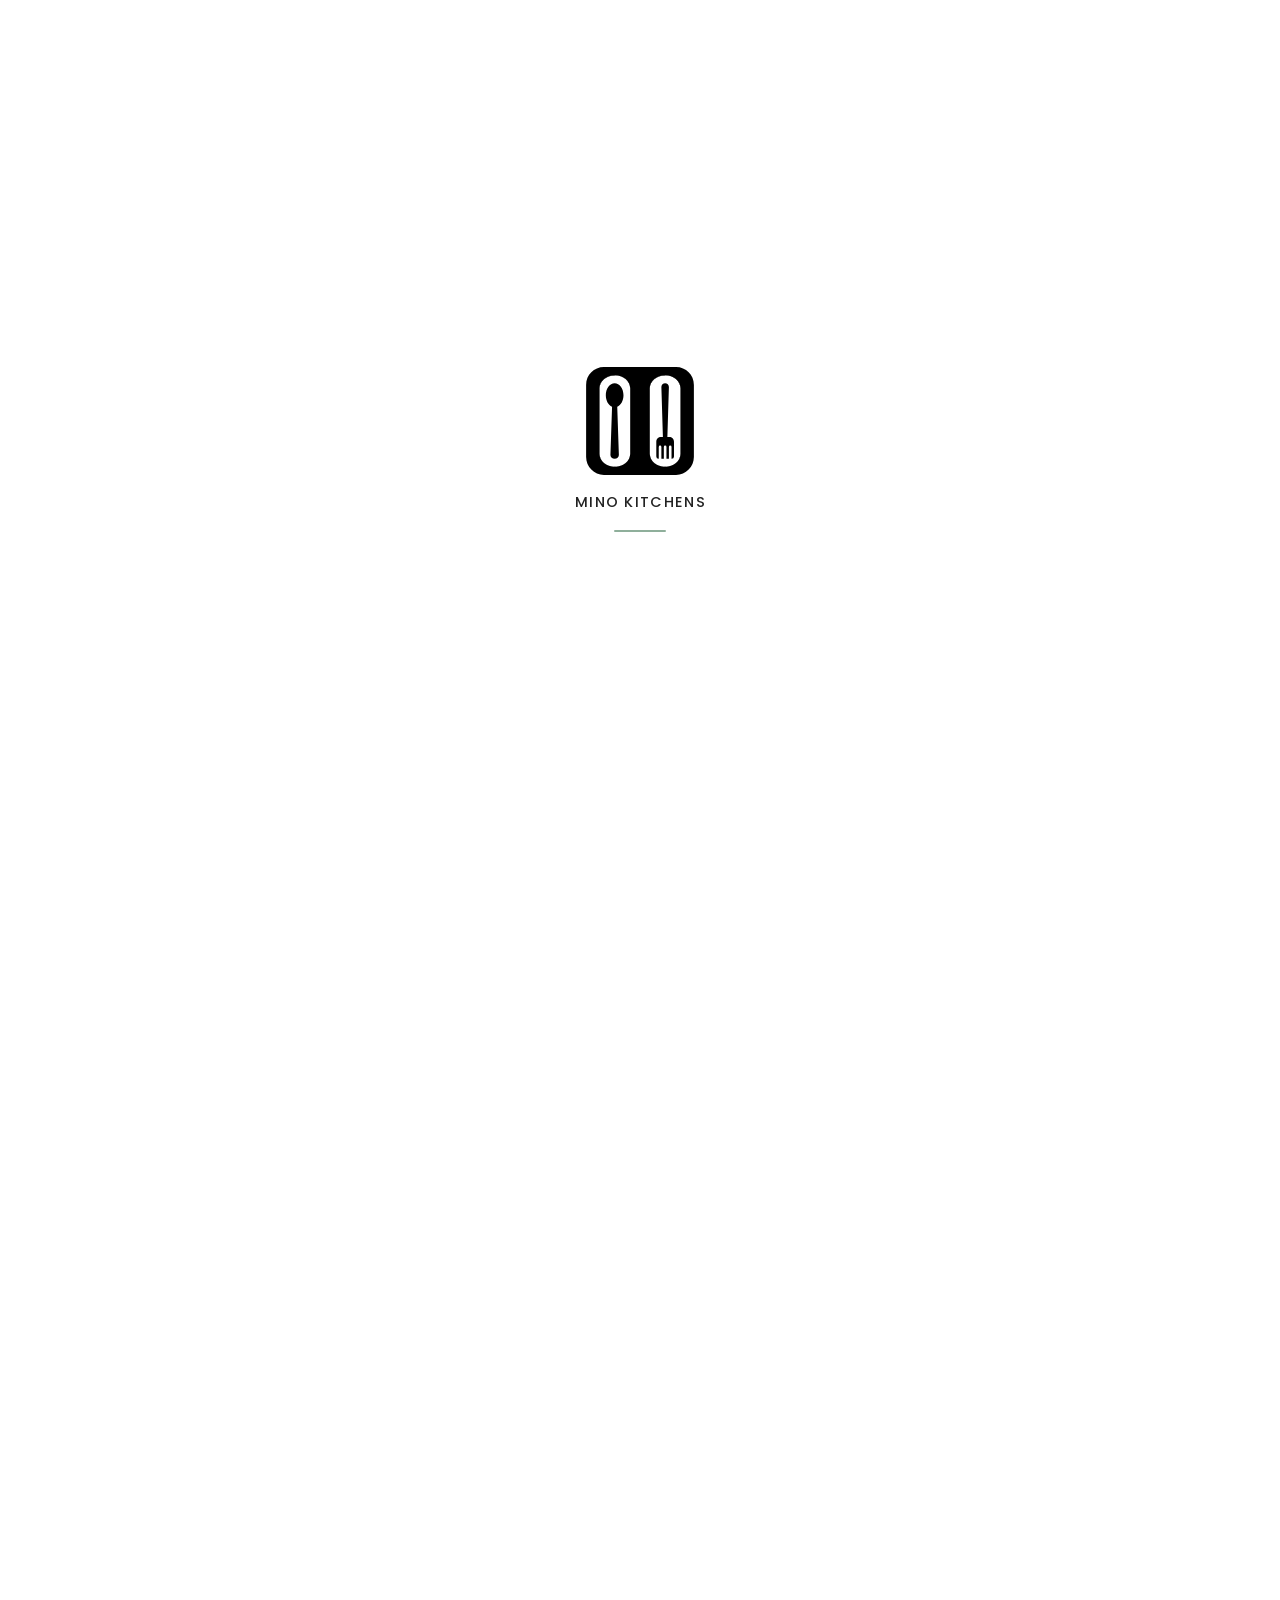
==== commit a478c944: "more polishing" ====
--- a/index.html
+++ b/index.html
@@ -3,9 +3,9 @@
   <head>
     <meta charset="UTF-8">
     <meta name="viewport" content="width=device-width, initial-scale=1.0">
-    <meta name="description" content="Practical kitchen products for everyday cooking, organization, and small spaces.">
+    <meta name="description" content="Build your first functional kitchen with useful essentials, complete bundles, and less guesswork from Mino Kitchens.">
 
-    <title>Mino Kitchens | Modern kitchen essentials</title>
+    <title>Mino Kitchens | Essentials for your first kitchen</title>
 
     <link rel="stylesheet" href="css/variables.css">
     <link rel="stylesheet" href="css/base.css">
@@ -27,39 +27,39 @@
 
       <section id="hero" class="section">
         <div class="hero-content container-narrow">
-          <h1>Modern kitchen essentials, thoughtfully chosen.</h1>
+          <h1>Everything you need for your first kitchen. Nothing you don't.</h1>
 
           <p>
-            Practical products and curated bundles designed for everyday kitchens.
+            Start with a clear plan, a small set of useful tools, and none of the clutter you don't need.
           </p>
 
           <div class="hero-actions">
-            <a href="bundles.html" class="button button--primary hero-button">Browse Bundles</a>
-            <a href="products.html" class="button button--secondary secondary-button">Shop Individual Products</a>
+            <a href="bundles.html" class="button button--primary hero-button">Browse Kitchen Bundles</a>
+            <a href="products.html" class="button button--secondary secondary-button">Explore Essentials</a>
           </div>
         </div>
       </section>
 
       <section id="kitchen-journey" class="section">
         <mino-section-header
-          heading="Where are you in your kitchen journey?"
-          copy="We'll help you find the essentials that fit your space and lifestyle."
+          heading="Start with the life you're actually living"
+          copy="Think about your space, your routines, and what you want to cook. We'll help with the rest."
         ></mino-section-header>
         <div id="journey-grid" class="journey-grid"></div>
       </section>
 
       <section id="featured-bundles" class="section section-light">
         <mino-section-header
-          heading="Featured Bundles"
-          copy="Complete solutions for common kitchen routines."
+          heading="Start with a complete solution"
+          copy="Each bundle covers a real kitchen routine, without padding the list with extras."
         ></mino-section-header>
         <div id="bundle-grid" class="bundle-grid"></div>
       </section>
 
       <section id="featured-products" class="section">
         <mino-section-header
-          heading="Supporting Products"
-          copy="Choose an individual item when one clear need is enough."
+          heading="Fill the gaps as they appear"
+          copy="Already know what's missing? Add an individual essential without rebuilding the whole plan."
         ></mino-section-header>
 
         <div id="product-grid" class="product-grid"></div>
@@ -67,9 +67,16 @@
 
       <section id="why-us" class="section">
 
-        <mino-section-header heading="Why Mino Kitchens"></mino-section-header>
+        <mino-section-header
+          heading="Why Mino Kitchens"
+          copy="A product belongs here only if it makes everyday kitchen life easier."
+        ></mino-section-header>
 
         <mino-brand-principles mode="homepage"></mino-brand-principles>
+
+        <p class="section-followup-link">
+          <a class="text-button" href="how-we-choose.html">See how we choose products</a>
+        </p>
 
       </section>
 
--- a/css/components.css
+++ b/css/components.css
@@ -129,6 +129,103 @@
   padding: var(--space-md);
 }
 
+.guide-card {
+  display: flex;
+  flex-direction: column;
+  gap: var(--space-xs);
+}
+
+.guide-card .eyebrow {
+  margin-bottom: 0;
+  font-size: var(--font-size-xs);
+}
+
+.guide-card p:not(.eyebrow) {
+  color: var(--color-text-muted);
+  line-height: var(--line-height-body);
+}
+
+.guide-card .guide-link {
+  margin-top: auto;
+  color: var(--color-text);
+  font-size: var(--font-size-sm);
+  font-weight: 600;
+  text-decoration: underline;
+  text-decoration-color: var(--color-secondary);
+  text-underline-offset: var(--space-3xs);
+}
+
+.best-for-line {
+  display: flex;
+  margin: var(--space-sm) 0;
+  color: var(--color-text-muted);
+  font-size: var(--font-size-sm);
+  align-items: baseline;
+  gap: var(--space-xs);
+  flex-wrap: wrap;
+}
+
+.best-for-line strong {
+  color: var(--color-secondary-dark);
+  font-size: var(--font-size-caption);
+  letter-spacing: 0.05em;
+  text-transform: uppercase;
+}
+
+.article-header .best-for-line {
+  justify-content: center;
+}
+
+.guide-card--playbook {
+  background: linear-gradient(180deg, var(--color-background) 0%, var(--color-secondary-soft-subtle) 100%);
+}
+
+.guide-section {
+  max-width: var(--container-width);
+  margin: 0 auto var(--space-4xl);
+}
+
+.guide-section:last-child {
+  margin-bottom: 0;
+}
+
+.guide-section--secondary {
+  padding-top: var(--space-3xl);
+  border-top: var(--border-width) solid var(--color-border);
+}
+
+.guide-section-header {
+  max-width: var(--content-width);
+  margin: 0 auto var(--space-xl);
+  text-align: center;
+}
+
+.guide-section-header h2 {
+  margin-bottom: var(--space-sm);
+  font-size: var(--font-size-section-title);
+  font-weight: 500;
+  letter-spacing: -0.035em;
+  line-height: var(--line-height-heading);
+}
+
+.guide-section-header h2::after {
+  content: "";
+  display: block;
+  width: 38px;
+  height: 3px;
+  margin: var(--space-sm) auto 0;
+  border-radius: var(--radius-pill);
+  background: var(--color-secondary);
+}
+
+.guide-section-header p:not(.eyebrow) {
+  max-width: var(--reading-width);
+  margin-right: auto;
+  margin-left: auto;
+  color: var(--color-text-muted);
+  line-height: var(--line-height-body);
+}
+
 .bundle-card-content {
   padding: var(--space-lg);
 }
@@ -319,3 +416,1054 @@
     transform: none;
   }
 }
+
+/* Optional curation metadata and product-to-bundle relationships. */
+.mino-review,
+.bundle-relationships {
+  max-width: var(--content-width-lg);
+  margin: var(--space-4xl) auto;
+  padding: var(--space-xl) 0;
+  border-top: var(--border-width) solid var(--color-border);
+  border-bottom: var(--border-width) solid var(--color-border);
+}
+
+.mino-review__header {
+  display: flex;
+  margin-bottom: var(--space-md);
+  align-items: flex-start;
+  justify-content: space-between;
+  gap: var(--space-md);
+}
+
+.mino-review__header .eyebrow,
+.bundle-relationships > .eyebrow {
+  margin-bottom: var(--space-2xs);
+}
+
+.mino-review__header h2,
+.bundle-relationships h2 {
+  font-size: var(--font-size-title-sm);
+  font-weight: 500;
+  letter-spacing: -0.025em;
+}
+
+.mino-review__score {
+  display: flex;
+  margin: 0;
+  color: var(--color-text-muted);
+  align-items: baseline;
+}
+
+.mino-review__score strong {
+  color: var(--color-text);
+  font-family: var(--font-heading);
+  font-size: var(--font-size-xl);
+  font-weight: 500;
+}
+
+.mino-review__details {
+  display: grid;
+  margin-top: var(--space-lg);
+  gap: var(--space-lg);
+  grid-template-columns: repeat(auto-fit, minmax(220px, 1fr));
+}
+
+.mino-review__details h3 {
+  margin-bottom: var(--space-xs);
+  font-size: var(--font-size-md);
+  font-weight: 600;
+}
+
+.mino-review__details p,
+.mino-review__details ul,
+.bundle-relationships > p:not(.eyebrow) {
+  color: var(--color-text-muted);
+  line-height: var(--line-height-body);
+}
+
+.mino-review__details ul {
+  margin: 0;
+  padding-left: var(--space-md);
+}
+
+.bundle-relationships > p:not(.eyebrow) {
+  max-width: var(--reading-width);
+  margin-top: var(--space-xs);
+}
+
+.bundle-relationships__list {
+  display: grid;
+  margin-top: var(--space-lg);
+  gap: var(--space-sm);
+  grid-template-columns: repeat(auto-fit, minmax(220px, 1fr));
+}
+
+.bundle-relationship {
+  display: flex;
+  padding: var(--space-md);
+  border: var(--border-width) solid var(--color-border);
+  border-radius: var(--card-radius);
+  background: var(--color-background);
+  color: var(--color-text);
+  flex-direction: column;
+  gap: var(--space-2xs);
+  text-decoration: none;
+  transition: border-color var(--transition-normal), transform var(--transition-normal),
+    box-shadow var(--transition-normal);
+}
+
+.bundle-relationship__label {
+  color: var(--color-secondary-dark);
+  font-size: var(--font-size-caption);
+  font-weight: 600;
+  letter-spacing: 0.05em;
+  text-transform: uppercase;
+}
+
+.bundle-relationship:hover {
+  border-color: var(--color-border-strong);
+  box-shadow: var(--shadow-light);
+  color: var(--color-text);
+  transform: translateY(var(--motion-lift-xs));
+}
+
+@media (max-width: 700px) {
+  .mino-review,
+  .bundle-relationships {
+    margin: var(--space-3xl) auto;
+    padding: var(--space-lg) 0;
+  }
+
+  .mino-review__header {
+    flex-direction: column;
+  }
+
+  .guide-section {
+    margin-bottom: var(--space-3xl);
+  }
+
+  .guide-section--secondary {
+    padding-top: var(--space-2xl);
+  }
+
+  .guide-section-header {
+    margin-bottom: var(--space-lg);
+  }
+}
+
+/* Product-selection story and purpose-led bundle tools. */
+.section-followup-link,
+.catalog-context-link {
+  color: var(--color-text-muted);
+  font-size: var(--font-size-sm);
+  text-align: center;
+}
+
+.section-followup-link {
+  margin-top: var(--space-xl);
+}
+
+.catalog-context-link {
+  max-width: var(--content-width);
+  margin: calc(-1 * var(--space-lg)) auto var(--space-3xl);
+}
+
+.selection-page {
+  width: min(100% - (2 * var(--space-lg)), var(--content-width-lg));
+  margin: 0 auto;
+  padding: var(--space-5xl) 0 var(--space-page-end);
+}
+
+.selection-page__header {
+  margin-bottom: var(--space-4xl);
+}
+
+.selection-process {
+  display: grid;
+  padding: 0;
+  gap: var(--space-3xl);
+  grid-template-columns: minmax(220px, 0.7fr) minmax(0, 1.3fr);
+}
+
+.selection-process__intro h2 {
+  margin-bottom: var(--space-sm);
+  font-size: var(--font-size-title-sm);
+  font-weight: 500;
+}
+
+.selection-process__intro p:not(.eyebrow),
+.selection-process__steps p,
+.selection-page__closing p:not(.eyebrow) {
+  color: var(--color-text-muted);
+}
+
+.selection-process__steps {
+  margin: 0;
+  padding: 0;
+  counter-reset: selection-step;
+  list-style: none;
+}
+
+.selection-process__steps li {
+  position: relative;
+  padding: 0 0 var(--space-lg) var(--space-2xl);
+  border-bottom: var(--border-width) solid var(--color-border);
+  counter-increment: selection-step;
+}
+
+.selection-process__steps li + li {
+  padding-top: var(--space-lg);
+}
+
+.selection-process__steps li::before {
+  position: absolute;
+  top: 0;
+  left: 0;
+  color: var(--color-secondary-dark);
+  content: counter(selection-step, decimal-leading-zero);
+  font-family: var(--font-heading);
+  font-size: var(--font-size-sm);
+}
+
+.selection-process__steps li + li::before {
+  top: var(--space-lg);
+}
+
+.selection-process__steps strong {
+  font-family: var(--font-heading);
+  font-size: var(--font-size-card-title);
+  font-weight: 500;
+}
+
+.selection-process__steps p {
+  margin: var(--space-xs) 0 0;
+}
+
+.selection-page__closing {
+  margin-top: var(--space-4xl);
+  padding: var(--space-xl);
+  border-left: var(--border-accent-width) solid var(--color-secondary);
+  border-radius: var(--card-radius);
+  background: var(--color-secondary-soft-subtle);
+}
+
+.selection-page__closing h2 {
+  margin-bottom: var(--space-xs);
+  font-size: var(--font-size-title-sm);
+}
+
+.selection-page__closing p:not(.eyebrow) {
+  max-width: var(--reading-width);
+  margin-bottom: var(--space-md);
+}
+
+.bundle-enables {
+  max-width: var(--content-width-lg);
+  margin: 0 auto var(--space-lg);
+  padding: var(--space-xl);
+  border-radius: var(--card-radius);
+  background: var(--color-secondary-soft-subtle);
+}
+
+.bundle-enables h2 {
+  margin-bottom: var(--space-md);
+  font-size: var(--font-size-title-sm);
+}
+
+.bundle-enables ul {
+  display: grid;
+  margin: 0;
+  padding: 0;
+  gap: var(--space-sm);
+  grid-template-columns: repeat(auto-fit, minmax(min(100%, 210px), 1fr));
+  list-style: none;
+}
+
+.bundle-enables li {
+  padding-left: var(--space-md);
+  border-left: var(--border-width-strong) solid var(--color-secondary);
+  color: var(--color-text-muted);
+}
+
+.bundle-comparison-section {
+  margin-top: var(--space-5xl);
+  padding: 0;
+}
+
+.bundle-comparison {
+  border-top: var(--border-width) solid var(--color-border);
+}
+
+.bundle-comparison__row {
+  display: grid;
+  min-width: 0;
+  padding: var(--space-md) var(--space-sm);
+  border-bottom: var(--border-width) solid var(--color-border);
+  color: var(--color-text);
+  gap: var(--space-lg);
+  grid-template-columns: minmax(170px, 0.8fr) minmax(160px, 0.8fr) minmax(220px, 1.4fr);
+  text-decoration: none;
+  transition: background-color var(--transition-normal);
+}
+
+.bundle-comparison__row:not(.bundle-comparison__header):hover {
+  background: var(--color-secondary-soft-subtle);
+}
+
+.bundle-comparison__row a {
+  color: var(--color-text);
+  text-decoration-color: var(--color-secondary);
+  text-underline-offset: var(--space-3xs);
+}
+
+.bundle-comparison__row span {
+  min-width: 0;
+  overflow-wrap: anywhere;
+}
+
+.bundle-comparison__row span:first-child {
+  font-family: var(--font-heading);
+  font-weight: 500;
+}
+
+.bundle-comparison__header {
+  color: var(--color-text-muted);
+  font-size: var(--font-size-caption);
+  font-weight: 600;
+  letter-spacing: 0.05em;
+  text-transform: uppercase;
+}
+
+@media (max-width: 700px) {
+  .selection-page {
+    width: min(100% - (2 * var(--space-sm)), var(--content-width-lg));
+    padding: var(--space-3xl) 0 var(--space-4xl);
+  }
+
+  .selection-process {
+    gap: var(--space-2xl);
+    grid-template-columns: 1fr;
+  }
+
+  .selection-page__closing,
+  .bundle-enables {
+    padding: var(--space-md);
+  }
+
+  .bundle-comparison__header {
+    display: none;
+  }
+
+  .bundle-comparison__row {
+    display: block;
+    padding: var(--space-md) 0;
+  }
+
+  .bundle-comparison__row span {
+    display: block;
+    margin-bottom: var(--space-xs);
+  }
+
+  .bundle-comparison__row span:nth-child(2)::before,
+  .bundle-comparison__row span:nth-child(3)::before {
+    display: block;
+    margin-bottom: var(--space-3xs);
+    color: var(--color-secondary-dark);
+    font-size: var(--font-size-caption);
+    font-weight: 600;
+    letter-spacing: 0.05em;
+    text-transform: uppercase;
+  }
+
+  .bundle-comparison__row span:nth-child(2)::before {
+    content: "Best for";
+  }
+
+  .bundle-comparison__row span:nth-child(3)::before {
+    content: "Primary goal";
+  }
+}
+
+/* Text containment: cards must accommodate real catalog titles at every width. */
+.product-card,
+.bundle-card,
+.guide-card,
+.journey-card,
+.brand-principle-card,
+.playbook-tool,
+.playbook-bundle-card,
+.bundle-relationship,
+.cart-item,
+.contact-guidance > article,
+.product-card-content,
+.bundle-card-content {
+  min-width: 0;
+}
+
+.product-card h3,
+.bundle-card h3,
+.guide-card h2,
+.guide-card h3,
+.journey-card h3,
+.brand-principle-card h3,
+.playbook-tool h3,
+.playbook-bundle-card strong,
+.bundle-relationship strong,
+.cart-item h2 {
+  max-width: 100%;
+  overflow-wrap: anywhere;
+  text-wrap: balance;
+}
+
+.page-header h1,
+.article-header h1,
+.bundle-detail-intro h1,
+.product-info h1,
+.contact-header h1,
+.about-hero h1,
+.section-header h2,
+.guide-section-header h2 {
+  max-width: 100%;
+  overflow-wrap: anywhere;
+  text-wrap: balance;
+}
+
+.product-card p,
+.bundle-card p,
+.guide-card p,
+.journey-card p,
+.playbook-tool p,
+.playbook-bundle-card p,
+.contact-guidance p,
+.contact-email {
+  max-width: 100%;
+  overflow-wrap: anywhere;
+}
+
+.philosophy-badge,
+.mino-approved,
+.bundle-count,
+.journey-direction {
+  max-width: 100%;
+  overflow-wrap: anywhere;
+  white-space: normal;
+}
+
+.button,
+.hero-button,
+.secondary-button,
+.text-button,
+.product-card button,
+#add-cart,
+.filter-button {
+  max-width: 100%;
+  height: auto;
+  white-space: normal;
+  line-height: 1.35;
+  text-align: center;
+}
+
+.product-grid > *,
+.bundle-grid > *,
+.guide-grid > *,
+.journey-grid > *,
+.playbook-tool-grid > *,
+.bundle-relationships__list > * {
+  min-width: 0;
+}
+
+@media (max-width: 420px) {
+  .product-card-content h3,
+  .bundle-card-content h3,
+  .guide-card h2,
+  .journey-card h3 {
+    font-size: var(--font-size-md);
+  }
+}
+
+/* Quiet catalog-scope clarification used only in relevant shopping and guide flows. */
+mino-catalog-note {
+  display: block;
+  max-width: var(--content-width-lg);
+  margin: var(--space-xl) auto;
+}
+
+.products-page > .page-header + mino-catalog-note,
+.bundles-page > .page-header + mino-catalog-note,
+.guides-page > .page-header + mino-catalog-note,
+.article-header + mino-catalog-note {
+  margin-top: calc(-1 * var(--space-lg));
+  margin-bottom: var(--space-2xl);
+}
+
+.bundles-page > mino-catalog-note + .bundle-grid {
+  margin-top: 0;
+}
+
+.catalog-note {
+  display: flex;
+  padding: var(--space-sm) var(--space-md);
+  border-left: var(--border-width-strong) solid var(--color-secondary);
+  border-radius: var(--button-radius);
+  background: var(--color-secondary-soft-subtle);
+  align-items: baseline;
+  gap: var(--space-sm);
+}
+
+.catalog-note strong {
+  color: var(--color-text);
+  font-size: var(--font-size-sm);
+  font-weight: 600;
+  white-space: nowrap;
+}
+
+.catalog-note p {
+  margin: 0;
+  color: var(--color-text-muted);
+  font-size: var(--font-size-sm);
+  line-height: 1.6;
+}
+
+@media (max-width: 560px) {
+  mino-catalog-note {
+    margin: var(--space-lg) auto;
+  }
+
+  .catalog-note {
+    align-items: flex-start;
+    flex-direction: column;
+    gap: var(--space-2xs);
+  }
+}
+
+/* FAQ page and data-driven accordion. */
+.faq-page {
+  width: min(100% - (2 * var(--space-lg)), var(--content-width-lg));
+  min-height: 70vh;
+  margin: 0 auto;
+  padding: var(--space-5xl) 0 var(--space-page-end);
+}
+
+.faq-header {
+  margin-bottom: var(--space-xl);
+}
+
+.faq-page > mino-catalog-note {
+  margin: 0 auto var(--space-3xl);
+}
+
+.faq-content {
+  padding: 0;
+}
+
+.faq-section-title {
+  margin-bottom: var(--space-lg);
+  font-size: var(--font-size-title-sm);
+  font-weight: 500;
+  letter-spacing: -0.025em;
+}
+
+.faq-accordion {
+  border-top: var(--border-width) solid var(--color-border);
+}
+
+.faq-item {
+  border-bottom: var(--border-width) solid var(--color-border);
+  background: var(--color-background);
+}
+
+.faq-question {
+  display: flex;
+  min-height: var(--field-height);
+  padding: var(--space-md) var(--space-xs);
+  color: var(--color-text);
+  font-family: var(--font-heading);
+  font-size: var(--font-size-card-title);
+  font-weight: 500;
+  align-items: center;
+  justify-content: space-between;
+  gap: var(--space-md);
+  cursor: pointer;
+  list-style: none;
+}
+
+.faq-question::-webkit-details-marker {
+  display: none;
+}
+
+.faq-question::after {
+  color: var(--color-secondary-dark);
+  content: "+";
+  font-family: var(--font-body);
+  font-size: var(--font-size-lg);
+  font-weight: 400;
+  transition: transform var(--transition-normal);
+}
+
+.faq-item[open] .faq-question::after {
+  transform: rotate(45deg);
+}
+
+.faq-answer {
+  padding: 0 var(--space-xs) var(--space-md);
+  color: var(--color-text-muted);
+  overflow: hidden;
+}
+
+.faq-answer p {
+  max-width: var(--reading-width);
+  margin: 0 0 var(--space-sm);
+  line-height: var(--line-height-body);
+}
+
+.faq-answer p:last-child {
+  margin-bottom: 0;
+}
+
+@supports (interpolate-size: allow-keywords) {
+  :root {
+    interpolate-size: allow-keywords;
+  }
+
+  .faq-item::details-content {
+    block-size: 0;
+    opacity: 0;
+    overflow: hidden;
+    transition: block-size var(--transition-normal), opacity var(--transition-normal),
+      content-visibility var(--transition-normal) allow-discrete;
+  }
+
+  .faq-item[open]::details-content {
+    block-size: auto;
+    opacity: 1;
+  }
+}
+
+.faq-contact {
+  margin-top: var(--space-4xl);
+  padding: var(--space-xl);
+  border-left: var(--border-accent-width) solid var(--color-secondary);
+  border-radius: var(--card-radius);
+  background: var(--color-secondary-soft-subtle);
+}
+
+.faq-contact h2 {
+  margin-bottom: var(--space-xs);
+  font-size: var(--font-size-title-sm);
+}
+
+.faq-contact > p:not(.eyebrow) {
+  max-width: var(--reading-width);
+  margin-bottom: var(--space-md);
+  color: var(--color-text-muted);
+}
+
+@media (max-width: 700px) {
+  .faq-page {
+    width: min(100% - (2 * var(--space-sm)), var(--content-width-lg));
+    padding: var(--space-3xl) 0 var(--space-4xl);
+  }
+
+  .faq-question {
+    padding: var(--space-sm) var(--space-2xs);
+  }
+
+  .faq-answer {
+    padding-right: var(--space-2xs);
+    padding-left: var(--space-2xs);
+  }
+
+  .faq-contact {
+    margin-top: var(--space-3xl);
+    padding: var(--space-md);
+  }
+}
+
+/* Shared navigation and trust content. */
+.skip-link {
+  position: fixed;
+  z-index: 10000;
+  top: var(--space-sm);
+  left: var(--space-sm);
+  padding: var(--space-xs) var(--space-sm);
+  border-radius: var(--button-radius);
+  background: var(--color-primary);
+  color: var(--color-on-dark);
+  transform: translateY(calc(-100% - var(--space-lg)));
+  transition: transform var(--transition-fast);
+}
+
+.skip-link:focus {
+  color: var(--color-on-dark);
+  transform: translateY(0);
+}
+
+.nav-toggle {
+  display: none;
+  min-height: var(--control-height);
+  padding: var(--space-2xs) var(--space-sm);
+  border: var(--border-width) solid var(--color-border);
+  border-radius: var(--button-radius);
+  background: var(--color-background);
+  color: var(--color-text);
+  align-items: center;
+  gap: var(--space-xs);
+}
+
+.nav-toggle__icon,
+.nav-toggle__icon::before,
+.nav-toggle__icon::after {
+  display: block;
+  width: 18px;
+  height: 1px;
+  background: currentColor;
+  content: "";
+}
+
+.nav-toggle__icon {
+  position: relative;
+}
+
+.nav-toggle__icon::before,
+.nav-toggle__icon::after {
+  position: absolute;
+  left: 0;
+}
+
+.nav-toggle__icon::before { top: -5px; }
+.nav-toggle__icon::after { top: 5px; }
+
+.footer-inner {
+  width: min(100%, var(--container-width));
+  margin-inline: auto;
+}
+
+.footer-brand > p {
+  max-width: var(--content-width-sm);
+  margin-right: auto;
+  margin-left: auto;
+  color: var(--color-border);
+}
+
+.footer-brand .footer-name {
+  margin-bottom: var(--space-xs);
+  color: var(--color-on-dark);
+  font-family: var(--font-heading);
+  font-size: var(--font-size-lg);
+  font-weight: 500;
+}
+
+.footer-navigation {
+  display: flex;
+  margin: var(--space-lg) 0;
+  justify-content: center;
+  gap: var(--space-sm) var(--space-lg);
+  flex-wrap: wrap;
+}
+
+.footer-navigation a {
+  color: var(--color-on-dark);
+  text-underline-offset: var(--space-3xs);
+}
+
+.footer-legal {
+  color: var(--color-border);
+  font-size: var(--font-size-sm);
+}
+
+.contact-guidance {
+  display: grid;
+  margin-top: var(--space-xl);
+  padding-top: var(--space-xl);
+  border-top: var(--border-width) solid var(--color-border);
+  gap: var(--space-lg);
+  grid-template-columns: repeat(2, minmax(0, 1fr));
+}
+
+.contact-header {
+  max-width: var(--reading-width);
+}
+
+.contact-header > p:not(.eyebrow) {
+  color: var(--color-text-muted);
+  line-height: var(--line-height-body);
+}
+
+.contact-header .button {
+  margin-top: var(--space-md);
+}
+
+.contact-header .contact-email {
+  margin-top: var(--space-xs);
+  font-size: var(--font-size-sm);
+}
+
+.contact-guidance > article {
+  padding: var(--space-md);
+  border: var(--border-width) solid var(--color-border);
+  border-radius: var(--card-radius);
+  background: var(--color-surface);
+}
+
+.contact-guidance h2 {
+  margin-bottom: var(--space-xs);
+  font-size: var(--font-size-card-title);
+}
+
+.contact-guidance p {
+  color: var(--color-text-muted);
+  line-height: var(--line-height-body);
+}
+
+.cart-summary .text-button {
+  margin-top: var(--space-sm);
+}
+
+.about-hero--text {
+  display: block;
+  min-height: 0;
+  max-width: var(--content-width);
+  margin-right: auto;
+  margin-left: auto;
+  padding: var(--space-5xl) 0 var(--space-4xl);
+  text-align: center;
+}
+
+.about-hero--text > div {
+  max-width: none;
+}
+
+.about-page .about-story {
+  display: block;
+  max-width: var(--article-width);
+  margin-right: auto;
+  margin-left: auto;
+  padding: var(--space-3xl);
+}
+
+.about-page .about-story-copy {
+  max-width: none;
+}
+
+.about-story-pivot {
+  margin: var(--space-xl) 0;
+  padding: var(--space-lg) 0 var(--space-lg) var(--space-lg);
+  border-left: var(--border-accent-width) solid var(--color-secondary);
+}
+
+.about-story-pivot p {
+  margin-bottom: var(--space-xs);
+  color: var(--color-text);
+  font-family: var(--font-heading);
+  font-size: var(--font-size-title-sm);
+  font-weight: 500;
+  line-height: var(--line-height-heading);
+}
+
+.about-story-pivot p:last-child {
+  margin-bottom: 0;
+}
+
+.about-mission {
+  max-width: var(--article-width);
+  margin-right: auto;
+  margin-top: var(--space-4xl);
+  margin-left: auto;
+}
+
+.about-mantra {
+  margin: var(--space-4xl) auto 0;
+  color: var(--color-text);
+  font-family: var(--font-heading);
+  font-size: var(--font-size-section-title);
+  font-weight: 500;
+  letter-spacing: -0.04em;
+  text-align: center;
+}
+
+@media (max-width: 900px) {
+  .navbar {
+    position: relative;
+    justify-content: space-between;
+    padding-right: var(--space-md);
+    padding-left: var(--space-md);
+    flex-wrap: wrap;
+  }
+
+  .navbar .logo {
+    min-width: 0;
+  }
+
+  .navbar .logo span {
+    overflow-wrap: anywhere;
+  }
+
+  .nav-toggle {
+    display: inline-flex;
+  }
+
+  .nav-links {
+    display: none;
+    width: 100%;
+    padding: var(--space-sm) 0 var(--space-xs);
+    border-top: var(--border-width) solid var(--color-border);
+    flex-direction: column;
+    align-items: stretch;
+    gap: 0;
+  }
+
+  .nav-links.is-open {
+    display: flex;
+  }
+
+  .nav-links a {
+    display: block;
+    min-height: var(--control-height);
+    padding: var(--space-xs) var(--space-2xs);
+    text-align: left;
+  }
+
+  .contact-guidance {
+    grid-template-columns: 1fr;
+  }
+
+  .about-hero--text {
+    padding: var(--space-3xl) 0;
+  }
+
+  .about-page .about-story {
+    padding: var(--space-xl) var(--space-md);
+  }
+
+  .about-story-pivot {
+    padding: var(--space-md) 0 var(--space-md) var(--space-md);
+  }
+}
+
+/* Kitchen Playbooks: reusable educational guide template for kitchen capability. */
+.playbook-content {
+  display: grid;
+  gap: var(--space-3xl);
+}
+
+.playbook-section {
+  padding-bottom: var(--space-2xl);
+  border-bottom: var(--border-width) solid var(--color-border);
+}
+
+.playbook-section > p {
+  max-width: var(--reading-width);
+  color: var(--color-text-muted);
+}
+
+.playbook-list {
+  display: grid;
+  margin: var(--space-lg) 0 0;
+  padding: 0;
+  gap: var(--space-sm);
+  grid-template-columns: repeat(auto-fit, minmax(220px, 1fr));
+  list-style: none;
+}
+
+.playbook-list li,
+.playbook-tool,
+.playbook-bundle-card,
+.playbook-takeaway {
+  border: var(--border-width) solid var(--color-border);
+  border-radius: var(--card-radius);
+  background: var(--color-background);
+  box-shadow: var(--shadow-light);
+}
+
+.playbook-list li {
+  padding: var(--space-sm) var(--space-md);
+  color: var(--color-text);
+}
+
+.playbook-tool-grid {
+  display: grid;
+  margin-top: var(--space-lg);
+  gap: var(--space-sm);
+  grid-template-columns: repeat(auto-fit, minmax(240px, 1fr));
+}
+
+.playbook-tool {
+  padding: var(--space-md);
+}
+
+.playbook-tool h3 {
+  margin-bottom: var(--space-xs);
+  font-size: var(--font-size-card-title);
+  font-weight: 600;
+}
+
+.playbook-tool p,
+.playbook-bundle-card p,
+.playbook-takeaway p {
+  color: var(--color-text-muted);
+  line-height: var(--line-height-body);
+}
+
+.playbook-bundle-card {
+  display: flex;
+  margin-top: var(--space-lg);
+  padding: var(--space-lg);
+  color: var(--color-text);
+  flex-direction: column;
+  gap: var(--space-xs);
+  text-decoration: none;
+  transition: border-color var(--transition-normal), box-shadow var(--transition-normal),
+    transform var(--transition-normal);
+}
+
+.playbook-bundle-card:hover {
+  border-color: var(--color-border-strong);
+  box-shadow: var(--shadow-medium);
+  color: var(--color-text);
+  transform: translateY(var(--motion-lift-xs));
+}
+
+.playbook-bundle-card__label {
+  color: var(--color-secondary-dark);
+  font-size: var(--font-size-caption);
+  font-weight: 600;
+  letter-spacing: 0.06em;
+  text-transform: uppercase;
+}
+
+.playbook-bundle-card strong {
+  font-family: var(--font-heading);
+  font-size: var(--font-size-title-sm);
+  font-weight: 500;
+  letter-spacing: -0.02em;
+}
+
+.playbook-takeaway {
+  padding: var(--space-lg);
+  border-color: var(--color-secondary-border);
+  background: var(--color-secondary-soft-subtle);
+}
+
+.playbook-takeaway strong {
+  display: block;
+  margin-bottom: var(--space-xs);
+  color: var(--color-secondary-dark);
+  font-size: var(--font-size-caption);
+  letter-spacing: 0.06em;
+  text-transform: uppercase;
+}
+
+@media (max-width: 700px) {
+  .playbook-content {
+    gap: var(--space-2xl);
+  }
+
+  .playbook-section {
+    padding-bottom: var(--space-xl);
+  }
+
+  .playbook-bundle-card,
+  .playbook-takeaway {
+    padding: var(--space-md);
+  }
+}
--- a/css/polish.css
+++ b/css/polish.css
@@ -297,3 +297,319 @@
     transition-duration: 0.01ms;
   }
 }
+
+/* About page: a quiet editorial layout without legacy image-grid spacing. */
+.about-page {
+  width: 100%;
+  max-width: none;
+  padding: 0 var(--space-lg) var(--space-5xl);
+}
+
+.about-page .about-hero--text {
+  width: min(100%, var(--article-width));
+  min-height: 0;
+  margin: 0 auto;
+  padding: var(--space-5xl) 0 var(--space-3xl);
+  border-bottom: var(--border-width) solid var(--color-border);
+  text-align: left;
+}
+
+.about-page .about-hero--text h1 {
+  max-width: none;
+  margin: 0 0 var(--space-sm);
+  font-size: var(--font-size-page-title);
+  letter-spacing: -0.04em;
+  line-height: var(--line-height-heading);
+}
+
+.about-page .about-hero--text .eyebrow {
+  margin-bottom: var(--space-xs);
+}
+
+.about-page .about-hero--text > div > p:last-child {
+  max-width: var(--reading-width);
+  color: var(--color-text-muted);
+  font-size: var(--font-size-lead);
+  line-height: 1.55;
+}
+
+.about-page .about-story {
+  display: block;
+  width: min(100%, var(--article-width));
+  max-width: none;
+  margin: 0 auto;
+  padding: var(--space-3xl) 0;
+  border: 0;
+  border-radius: 0;
+  background: transparent;
+}
+
+.about-page .about-story-copy {
+  max-width: none;
+}
+
+.about-page .about-story-group {
+  margin-bottom: var(--space-xl);
+}
+
+.about-page .about-story-group p,
+.about-page .about-story-pivot p {
+  max-width: var(--reading-width);
+}
+
+.about-page .about-story-group p {
+  margin-bottom: var(--space-md);
+  color: var(--color-text-muted);
+  font-size: var(--font-size-md);
+  line-height: 1.8;
+}
+
+.about-page .about-story-group p:last-child {
+  margin-bottom: 0;
+}
+
+.about-page .about-story-pivot {
+  margin: var(--space-2xl) 0;
+  padding: var(--space-lg);
+  border: 0;
+  border-radius: var(--card-radius);
+  background: var(--color-secondary-soft-subtle);
+}
+
+.about-page .about-story-pivot p {
+  margin-bottom: var(--space-2xs);
+  font-size: var(--font-size-lg);
+  line-height: 1.45;
+}
+
+.about-page .about-mission {
+  display: block;
+  width: min(100%, var(--article-width));
+  max-width: none;
+  margin: 0 auto;
+  padding: var(--space-xl);
+  border-left: var(--border-accent-width) solid var(--color-secondary);
+}
+
+.about-page .about-mission h2 {
+  max-width: var(--content-width-sm);
+  margin: 0 0 var(--space-md);
+  font-size: var(--font-size-title-sm);
+  line-height: 1.35;
+}
+
+.about-page .about-mission > p:last-child {
+  max-width: var(--reading-width);
+  margin: 0;
+  font-size: var(--font-size-md);
+  line-height: var(--line-height-body);
+}
+
+.about-page .about-mantra {
+  width: min(100%, var(--article-width));
+  margin: var(--space-4xl) auto 0;
+  font-size: var(--font-size-title-sm);
+  letter-spacing: -0.025em;
+  text-align: left;
+}
+
+@media (max-width: 700px) {
+  .about-page {
+    padding: 0 var(--space-sm) var(--space-4xl);
+  }
+
+  .about-page .about-hero--text {
+    padding: var(--space-3xl) 0 var(--space-2xl);
+  }
+
+  .about-page .about-hero--text > div > p:last-child {
+    font-size: var(--font-size-lg);
+  }
+
+  .about-page .about-story {
+    padding: var(--space-2xl) 0;
+  }
+
+  .about-page .about-story-pivot,
+  .about-page .about-mission {
+    padding: var(--space-md);
+  }
+
+  .about-page .about-mantra {
+    margin-top: var(--space-3xl);
+  }
+}
+
+/* Keep catalog notices fully separated from the tinted title cards. */
+.products-page.products-page,
+.guides-page.guides-page {
+  background: var(--color-background);
+}
+
+.products-page > .page-header,
+.guides-page > .page-header {
+  max-width: var(--content-width-lg);
+  margin-bottom: var(--space-xl);
+  padding: var(--space-3xl) var(--space-2xl);
+  border-radius: var(--card-radius);
+  background: var(--color-surface);
+}
+
+.products-page > .page-header + mino-catalog-note,
+.guides-page > .page-header + mino-catalog-note {
+  margin-top: 0;
+  margin-bottom: var(--space-3xl);
+}
+
+@media (max-width: 700px) {
+  .products-page > .page-header,
+  .guides-page > .page-header {
+    padding: var(--space-xl) var(--space-md);
+  }
+
+  .products-page > .page-header + mino-catalog-note,
+  .guides-page > .page-header + mino-catalog-note {
+    margin-bottom: var(--space-2xl);
+  }
+}
+
+/* Final page consistency: neutralize legacy full-page rules inside components. */
+.guides-page > .guide-section {
+  padding: 0;
+}
+
+.guides-page {
+  padding-top: var(--space-3xl);
+}
+
+.products-page {
+  padding-top: var(--space-3xl);
+  background: linear-gradient(
+    to bottom,
+    var(--color-surface) 0,
+    var(--color-surface) calc(
+      var(--space-section) + var(--space-section) + var(--space-section) + var(--space-5xl)
+    ),
+    var(--color-background) calc(
+      var(--space-section) + var(--space-section) + var(--space-section) + var(--space-5xl)
+    )
+  );
+}
+
+.guides-page > .guide-section--secondary {
+  padding-top: var(--space-3xl);
+}
+
+.article-header h1,
+.bundle-detail-intro h1 {
+  font-size: var(--font-size-page-title);
+  line-height: var(--line-height-heading);
+}
+
+.article-content section:nth-child(odd) {
+  margin-right: 0;
+  margin-left: 0;
+  padding-right: 0;
+  padding-left: 0;
+  border-radius: 0;
+  background: transparent;
+}
+
+.article-content > section,
+.playbook-section {
+  padding: var(--space-2xl) 0;
+}
+
+.product-detail-page .product-hero {
+  padding: var(--space-5xl) 0 var(--space-4xl);
+}
+
+.product-detail-page .product-selection,
+.product-detail-page .features,
+.product-detail-page .related-products {
+  padding: var(--space-3xl);
+}
+
+.product-detail-page .product-purchase {
+  padding: var(--space-md) 0 var(--space-4xl);
+}
+
+.bundle-detail-page .bundle-detail-hero {
+  margin-bottom: var(--space-4xl);
+}
+
+.bundle-detail-page .bundle-guidance-grid {
+  padding-bottom: var(--space-4xl);
+}
+
+.bundle-detail-page .bundle-products-section,
+.bundle-detail-page .bundle-rationale,
+.bundle-detail-page .bundle-faq,
+.bundle-detail-page .bundle-cta {
+  padding-top: var(--space-4xl);
+  padding-bottom: var(--space-4xl);
+}
+
+.contact-page {
+  min-height: 70vh;
+  background: var(--color-surface);
+}
+
+.contact-page .contact-card {
+  border: var(--border-width) solid var(--color-border);
+}
+
+@media (max-width: 700px) {
+  .products-page,
+  .guides-page {
+    padding-top: var(--space-2xl);
+  }
+
+  .products-page {
+    background: linear-gradient(
+      to bottom,
+      var(--color-surface) 0,
+      var(--color-surface) calc(
+        var(--space-section) + var(--space-section) + var(--space-section) +
+        var(--space-section) + var(--space-4xl)
+      ),
+      var(--color-background) calc(
+        var(--space-section) + var(--space-section) + var(--space-section) +
+        var(--space-section) + var(--space-4xl)
+      )
+    );
+  }
+
+  .guides-page > .guide-section--secondary {
+    padding-top: var(--space-2xl);
+  }
+
+  .article-header h1,
+  .bundle-detail-intro h1 {
+    font-size: clamp(var(--font-size-xl), 10vw, var(--font-size-page-title));
+  }
+
+  .product-detail-page .product-hero {
+    padding: var(--space-3xl) 0;
+  }
+
+  .product-detail-page .product-selection,
+  .product-detail-page .features,
+  .product-detail-page .related-products {
+    padding: var(--space-xl) var(--space-md);
+  }
+
+  .bundle-detail-page .bundle-detail-hero,
+  .bundle-detail-page .bundle-guidance-grid {
+    margin-bottom: var(--space-2xl);
+    padding-bottom: 0;
+  }
+
+  .bundle-detail-page .bundle-products-section,
+  .bundle-detail-page .bundle-rationale,
+  .bundle-detail-page .bundle-faq,
+  .bundle-detail-page .bundle-cta {
+    padding-top: var(--space-2xl);
+    padding-bottom: var(--space-2xl);
+  }
+}
